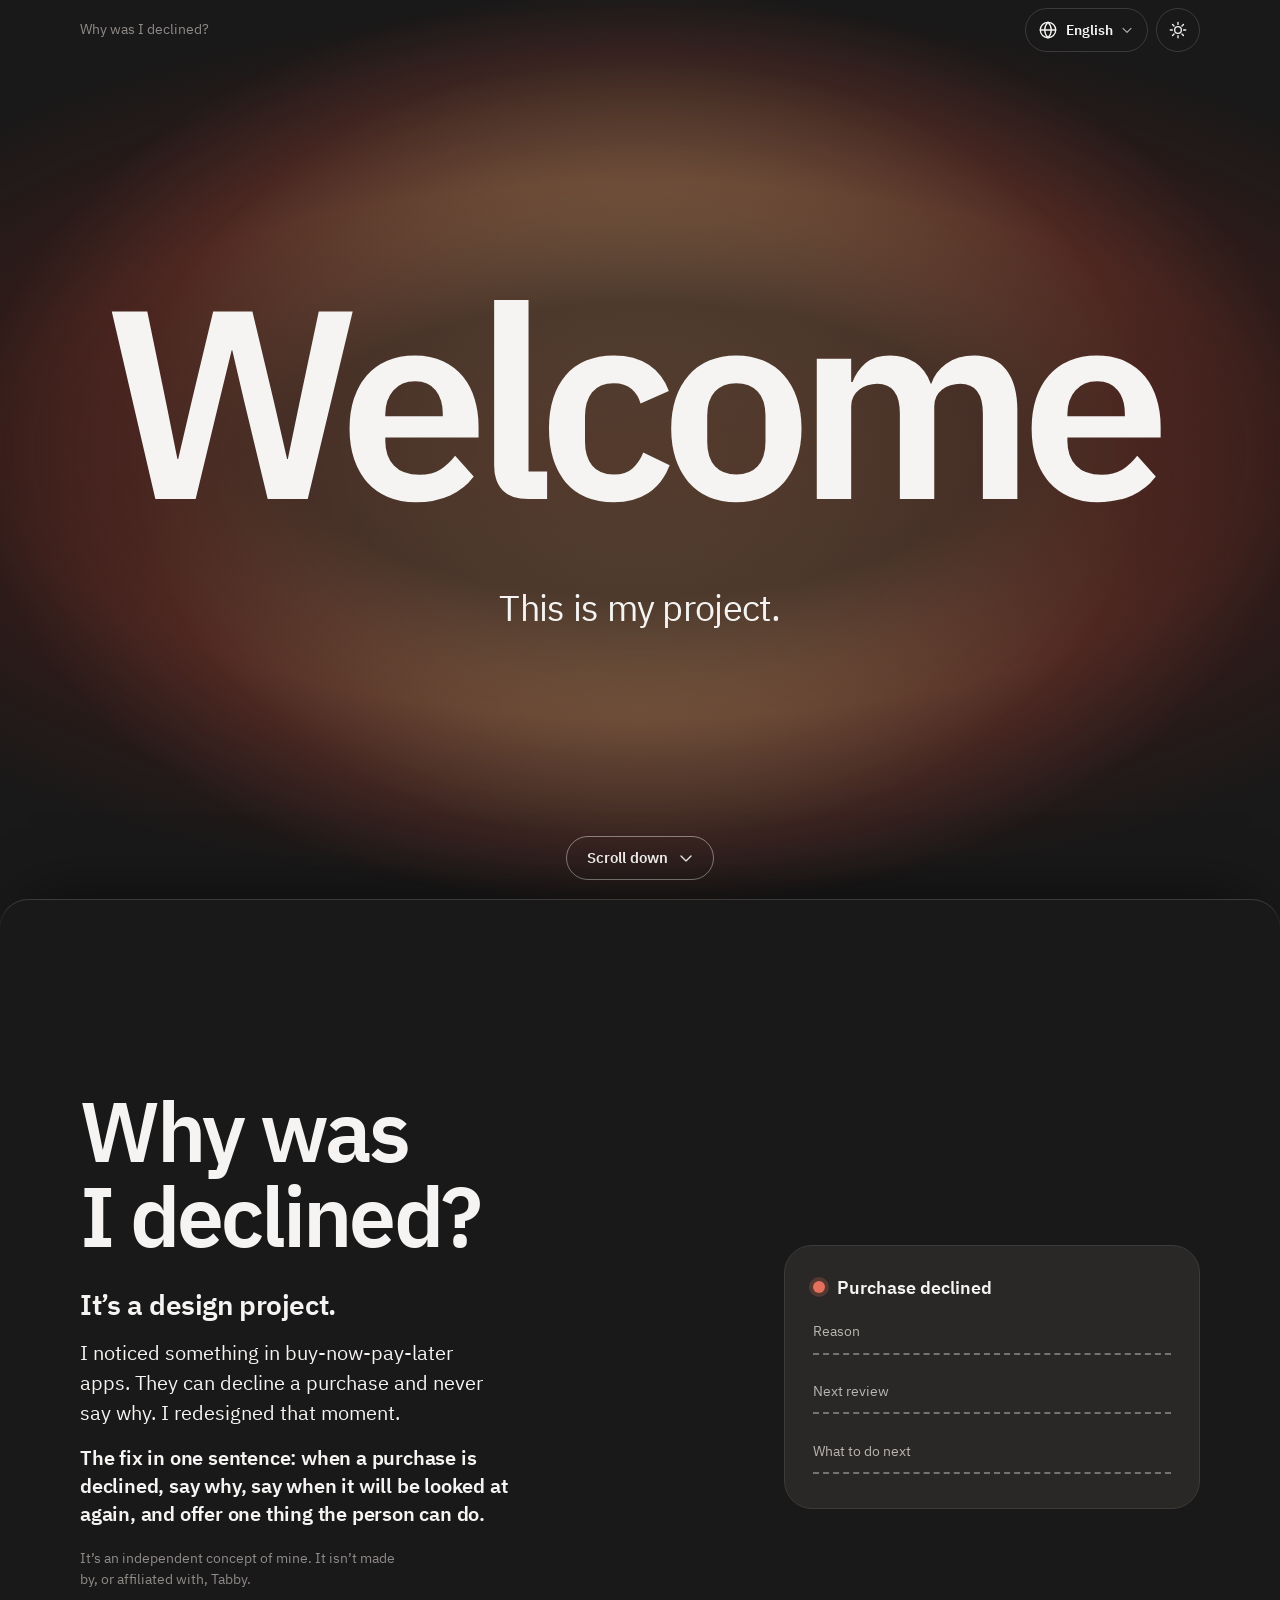
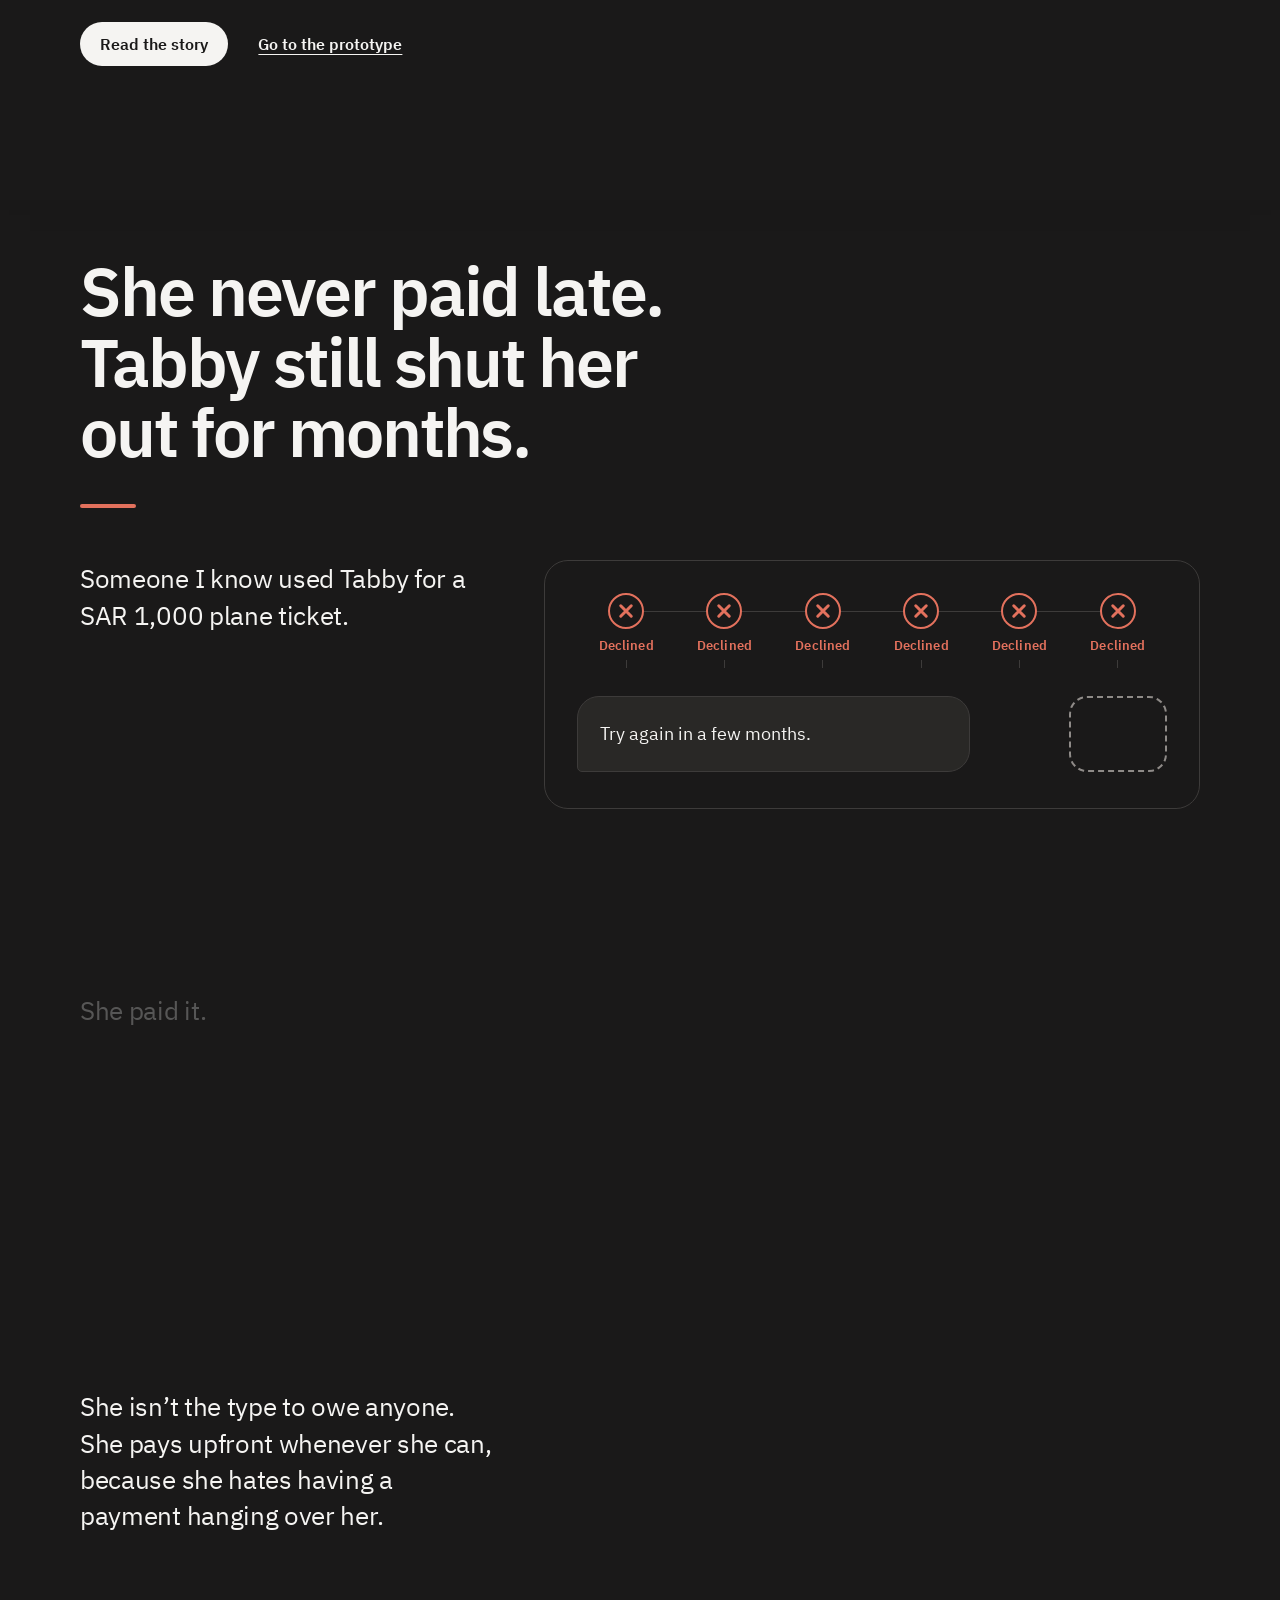
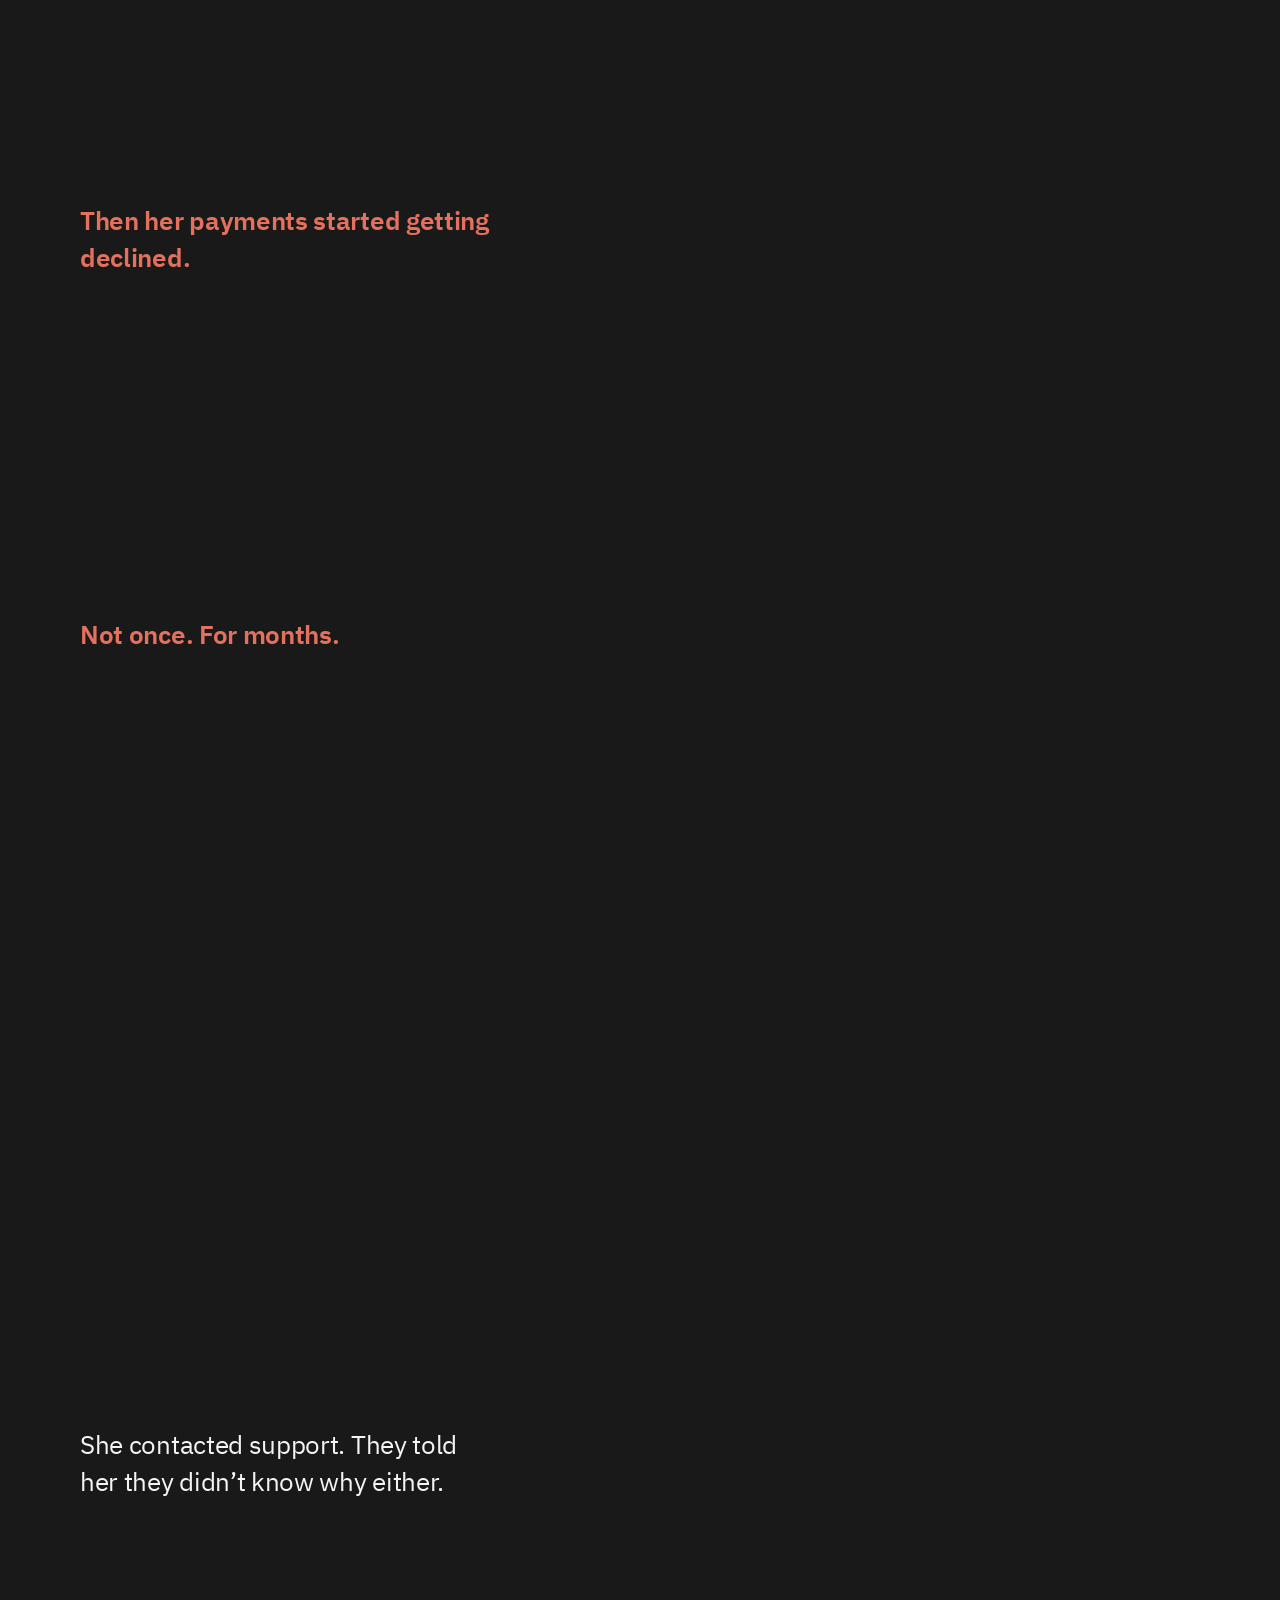
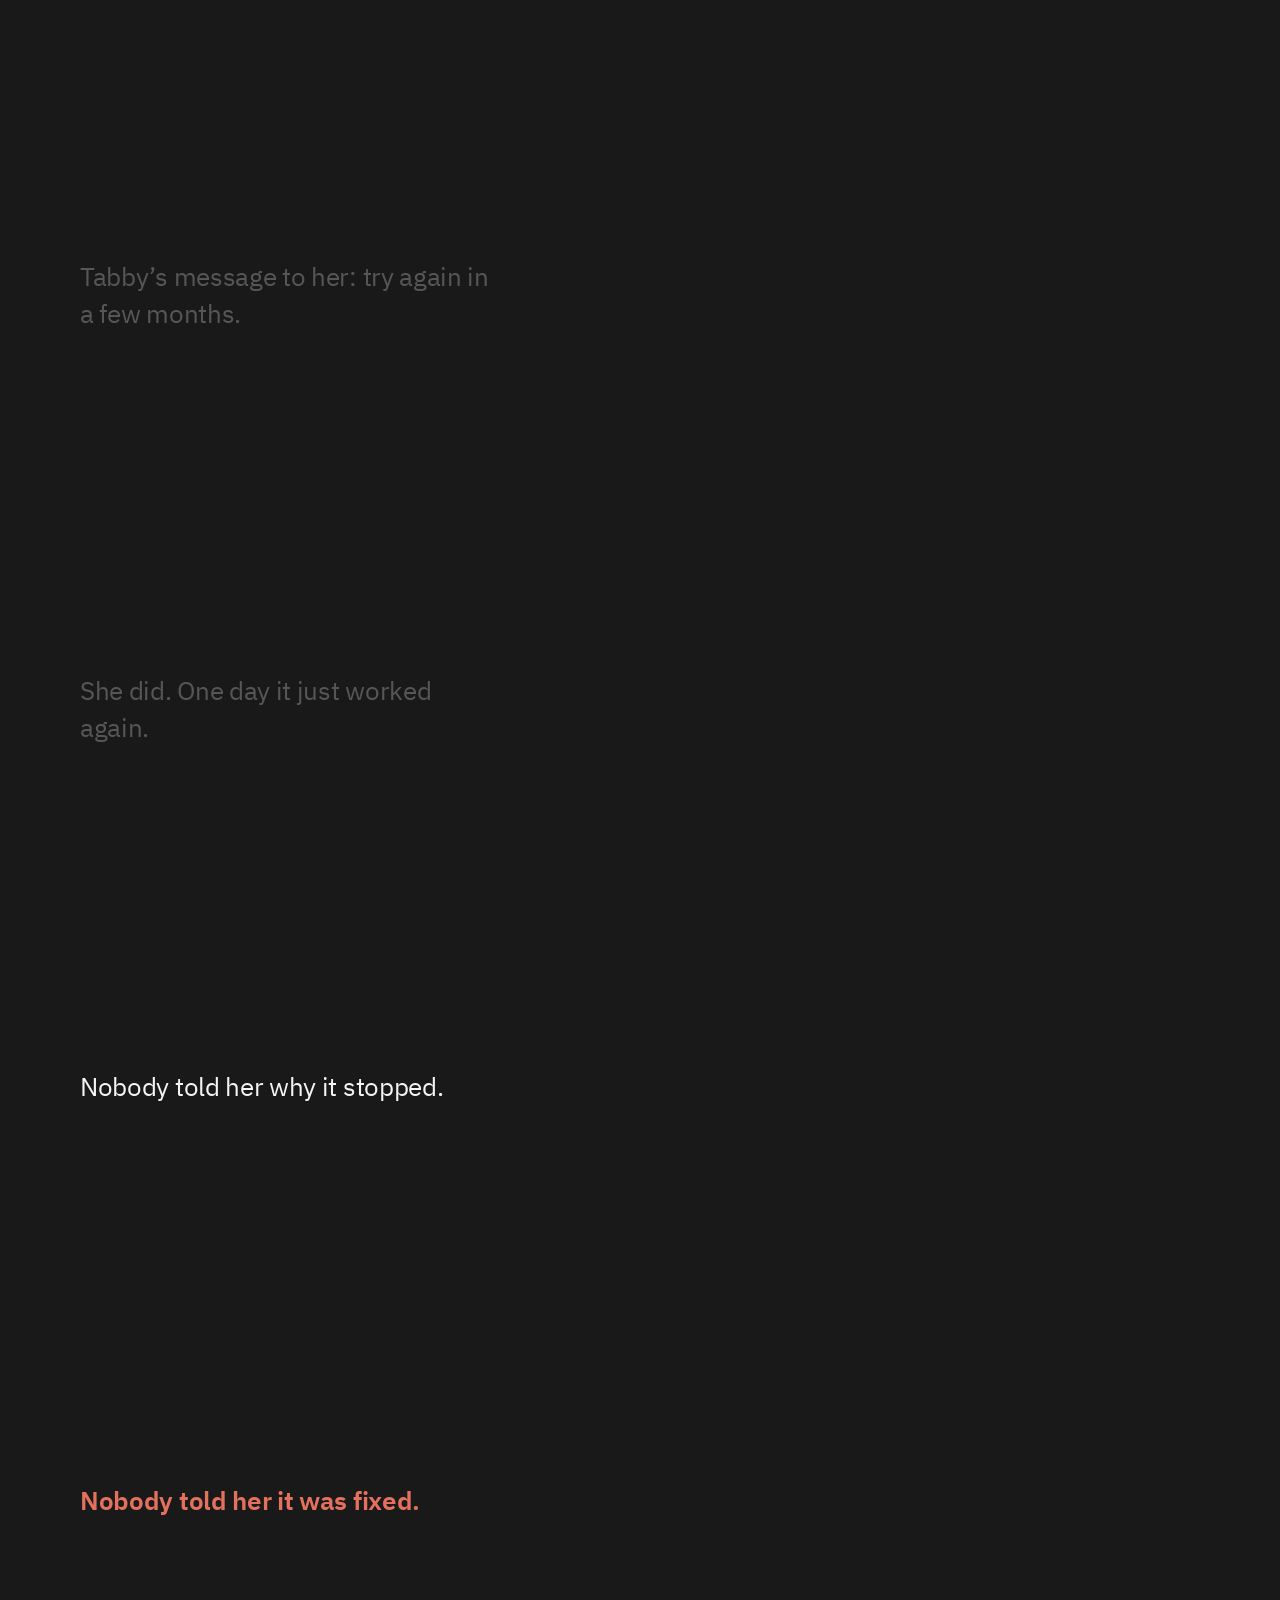
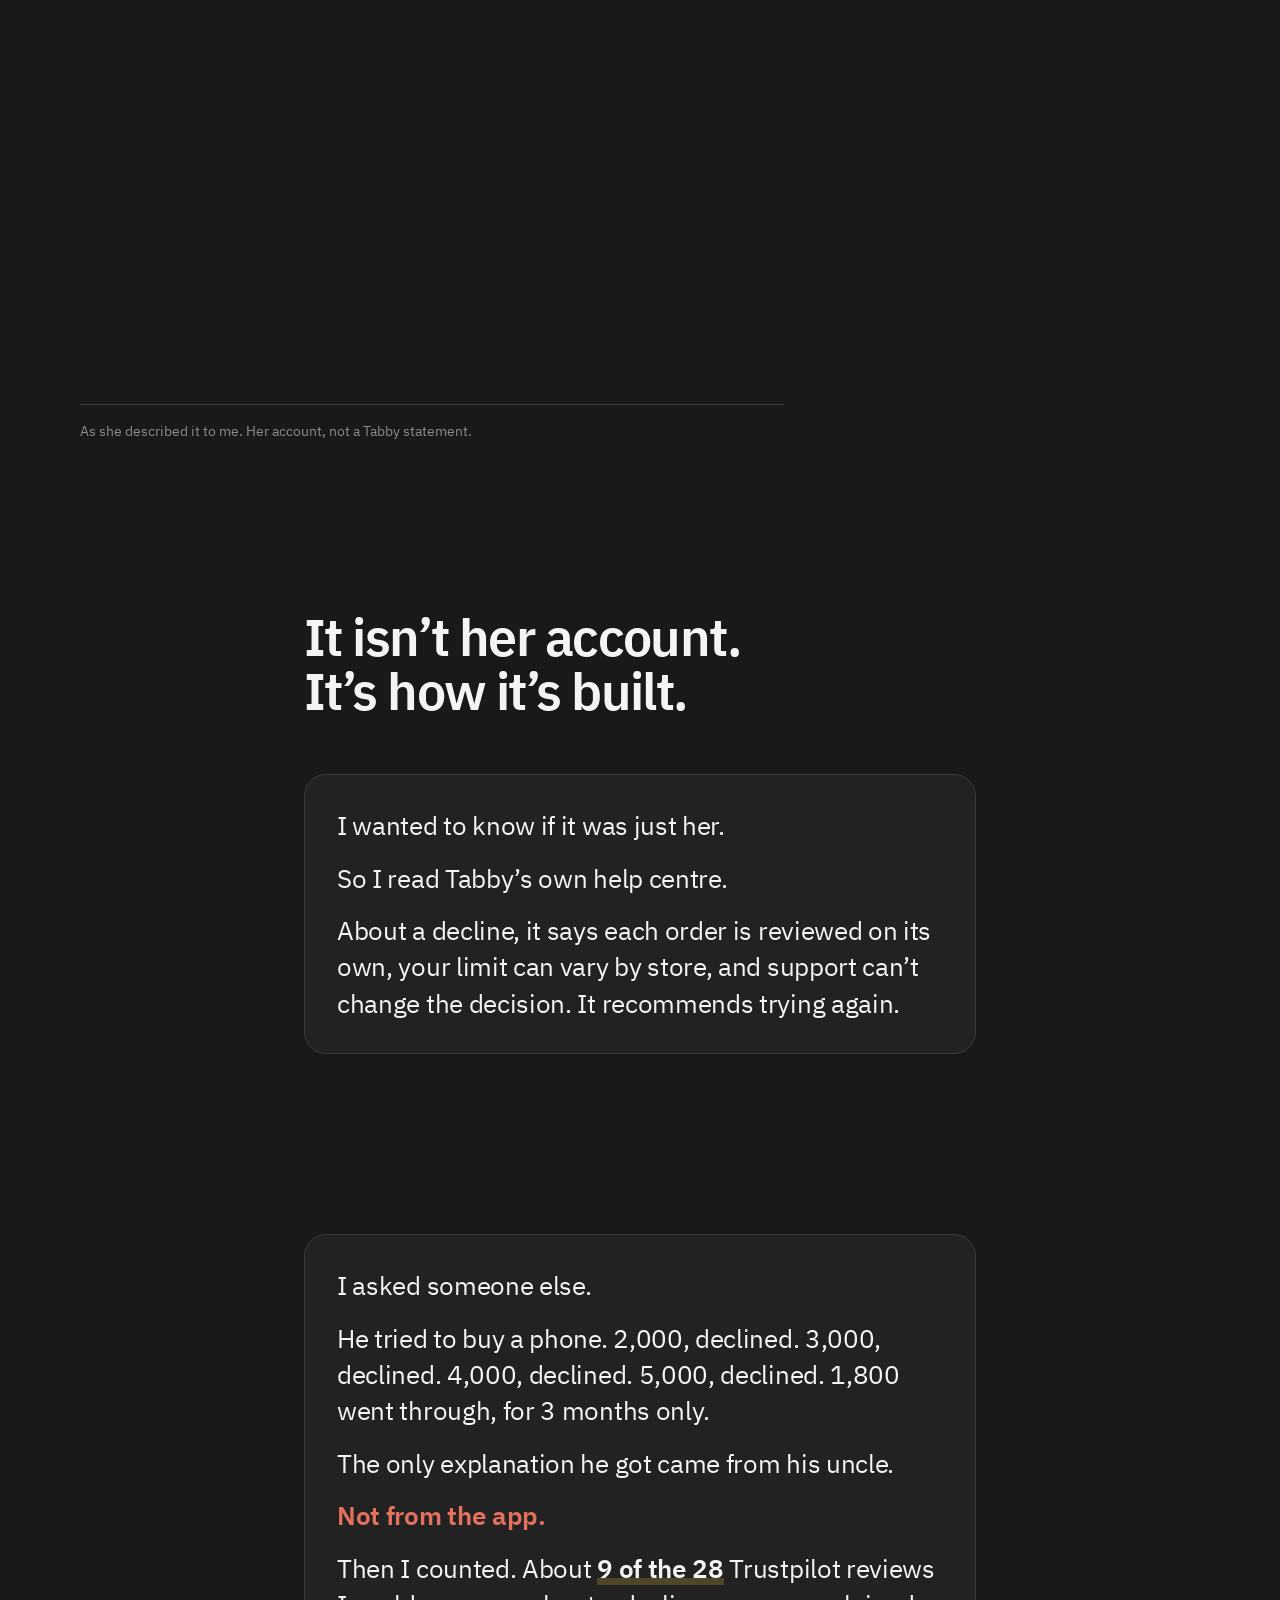
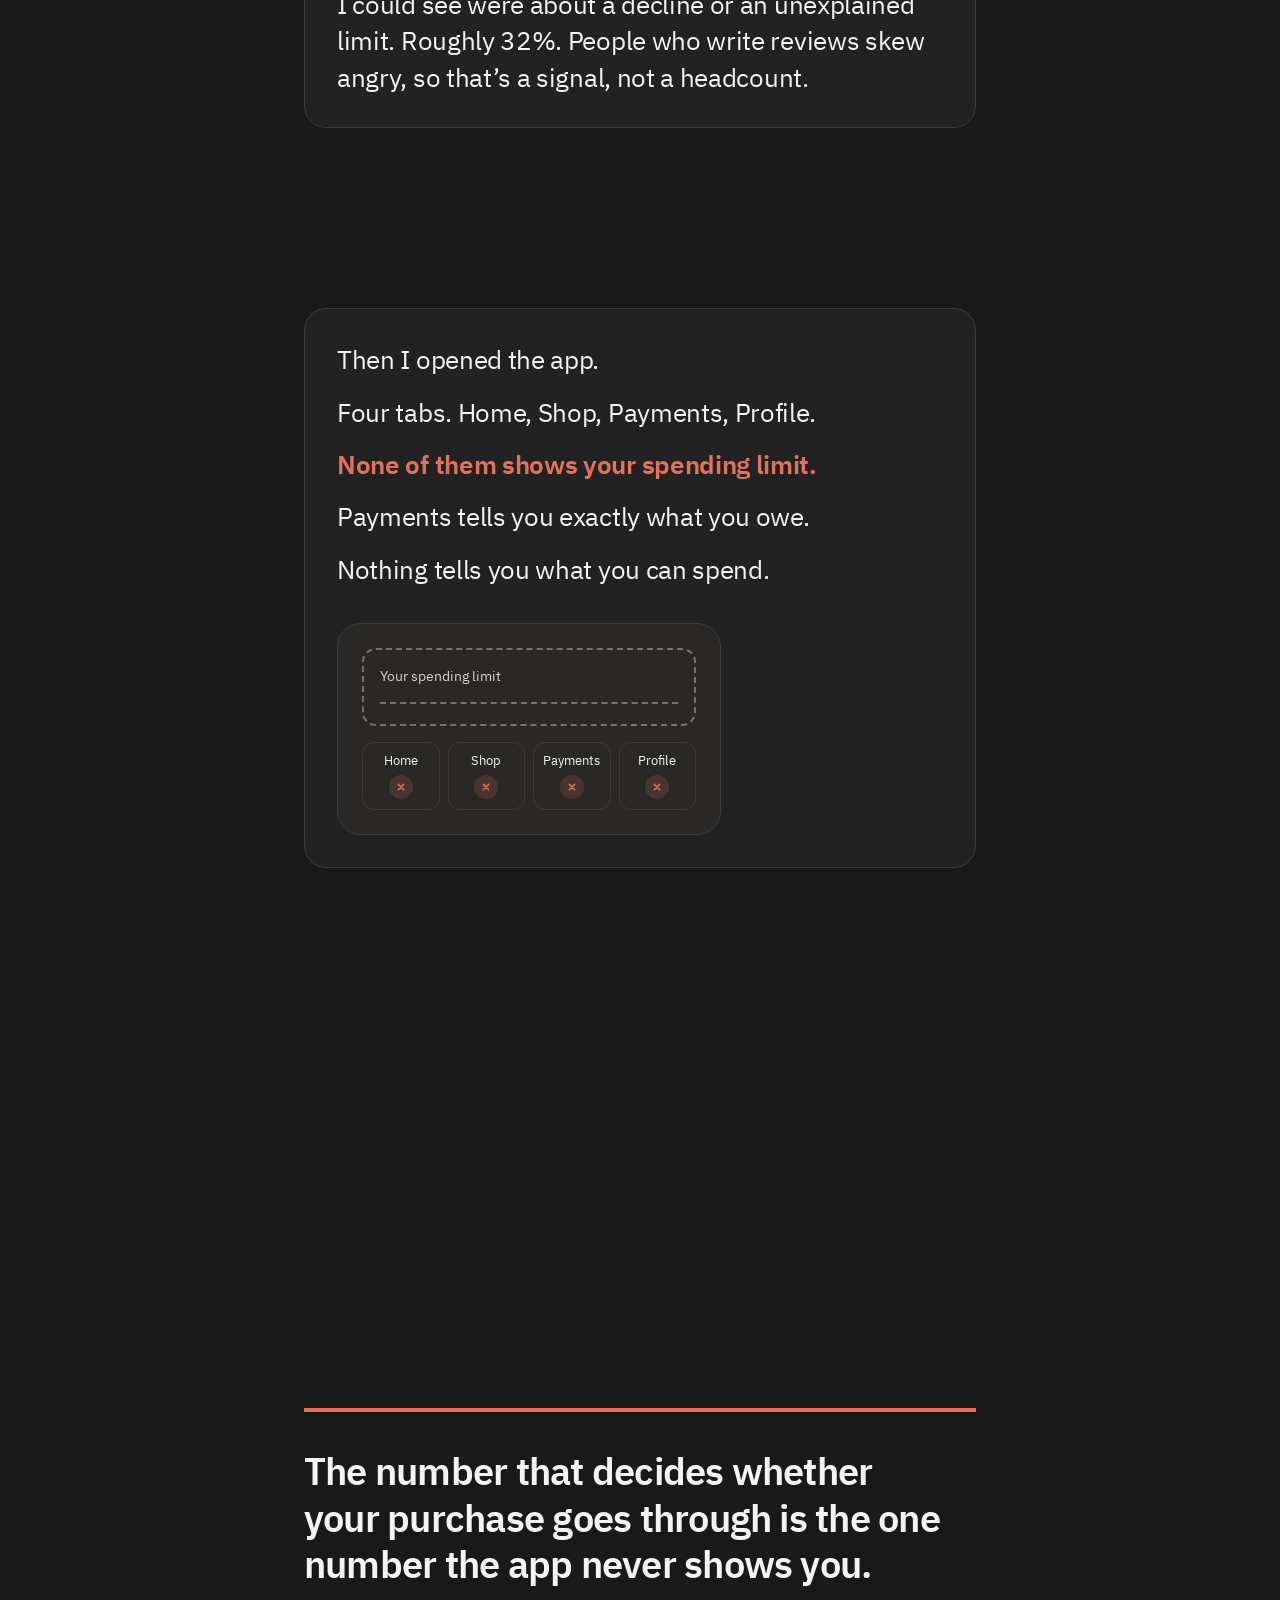
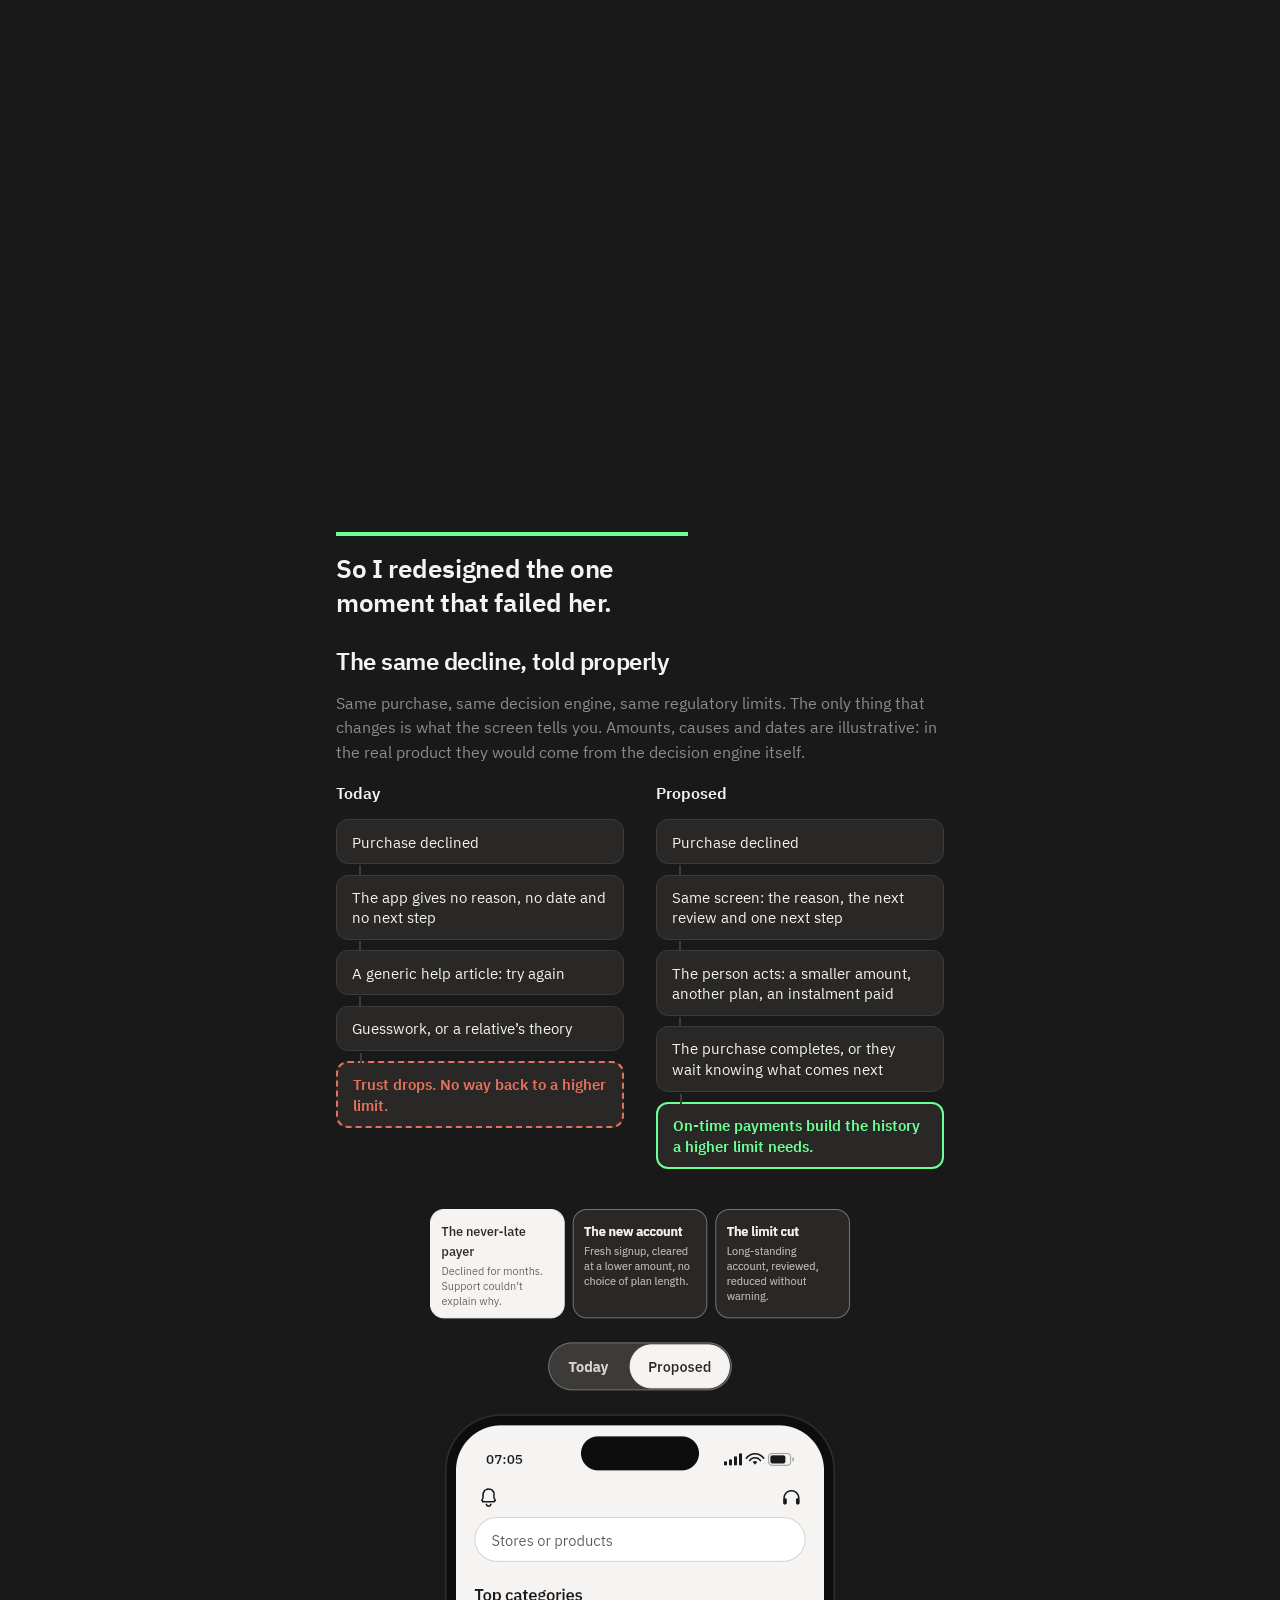
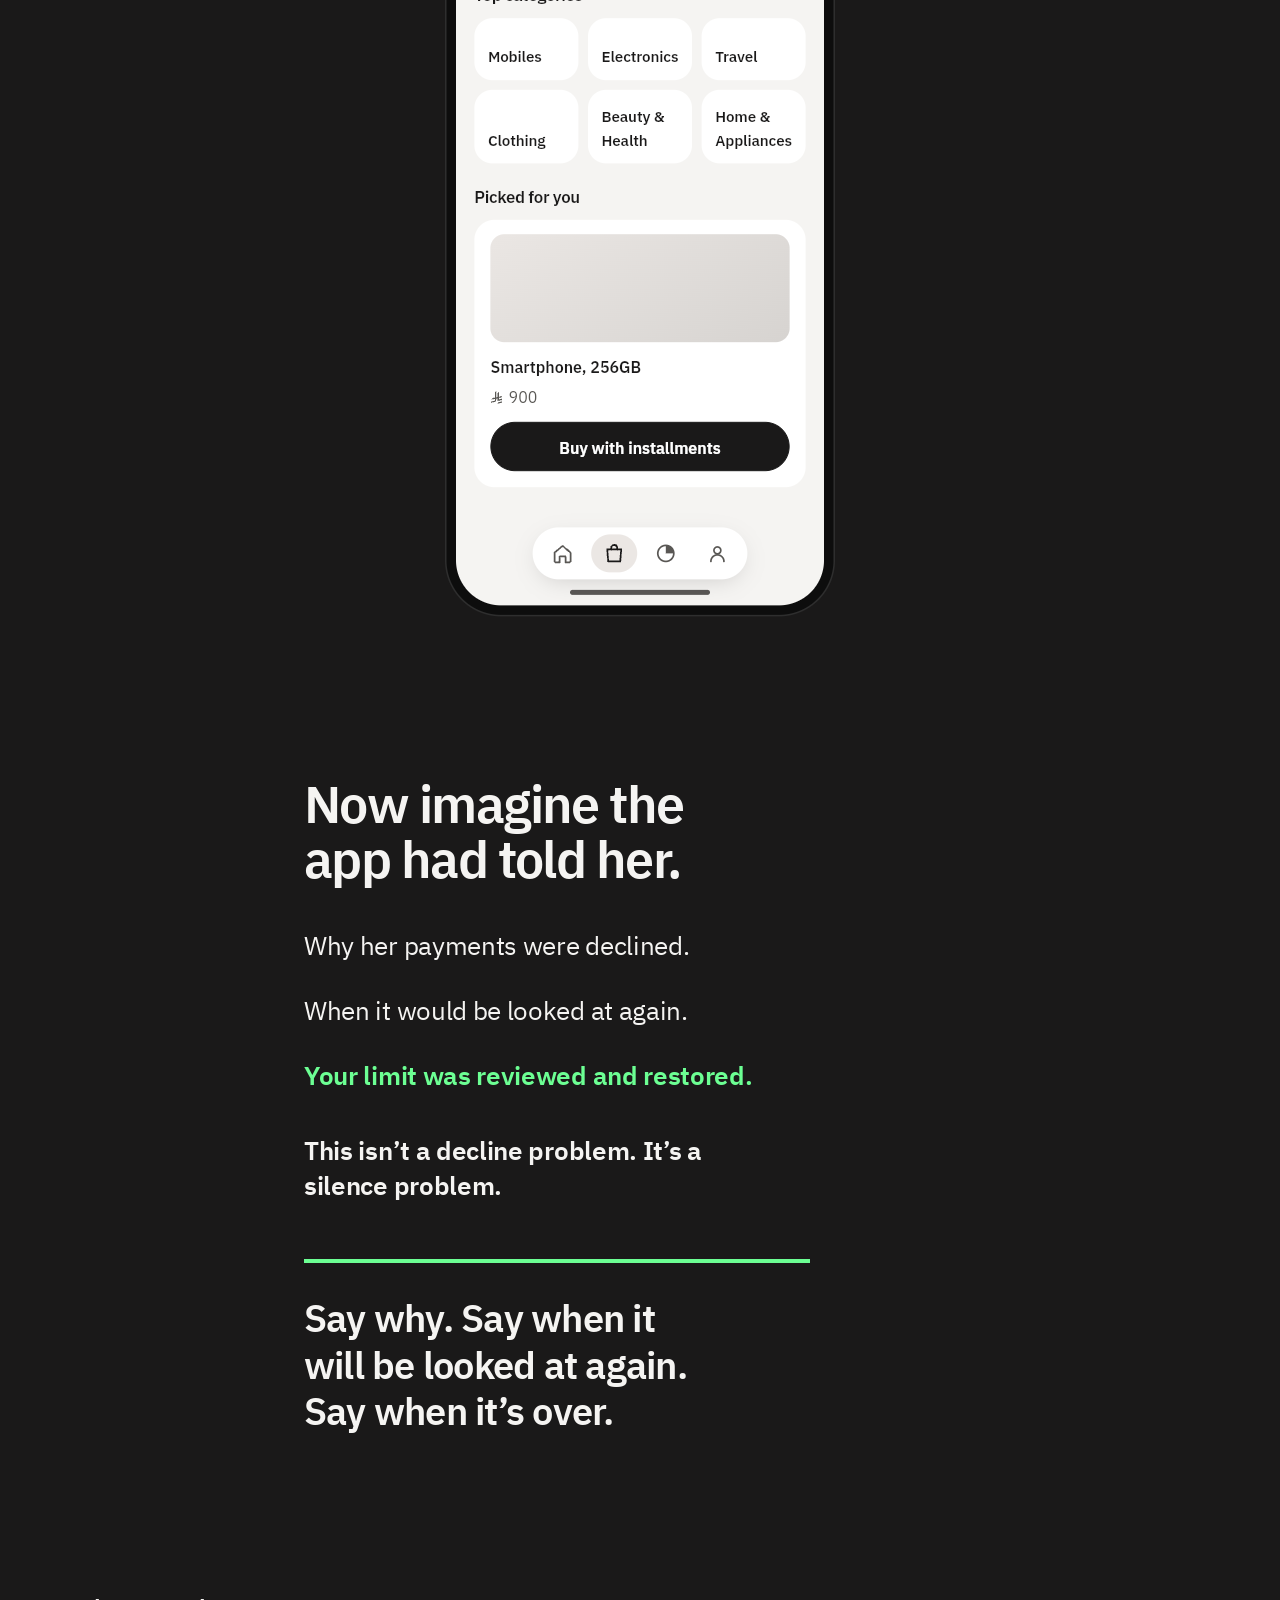
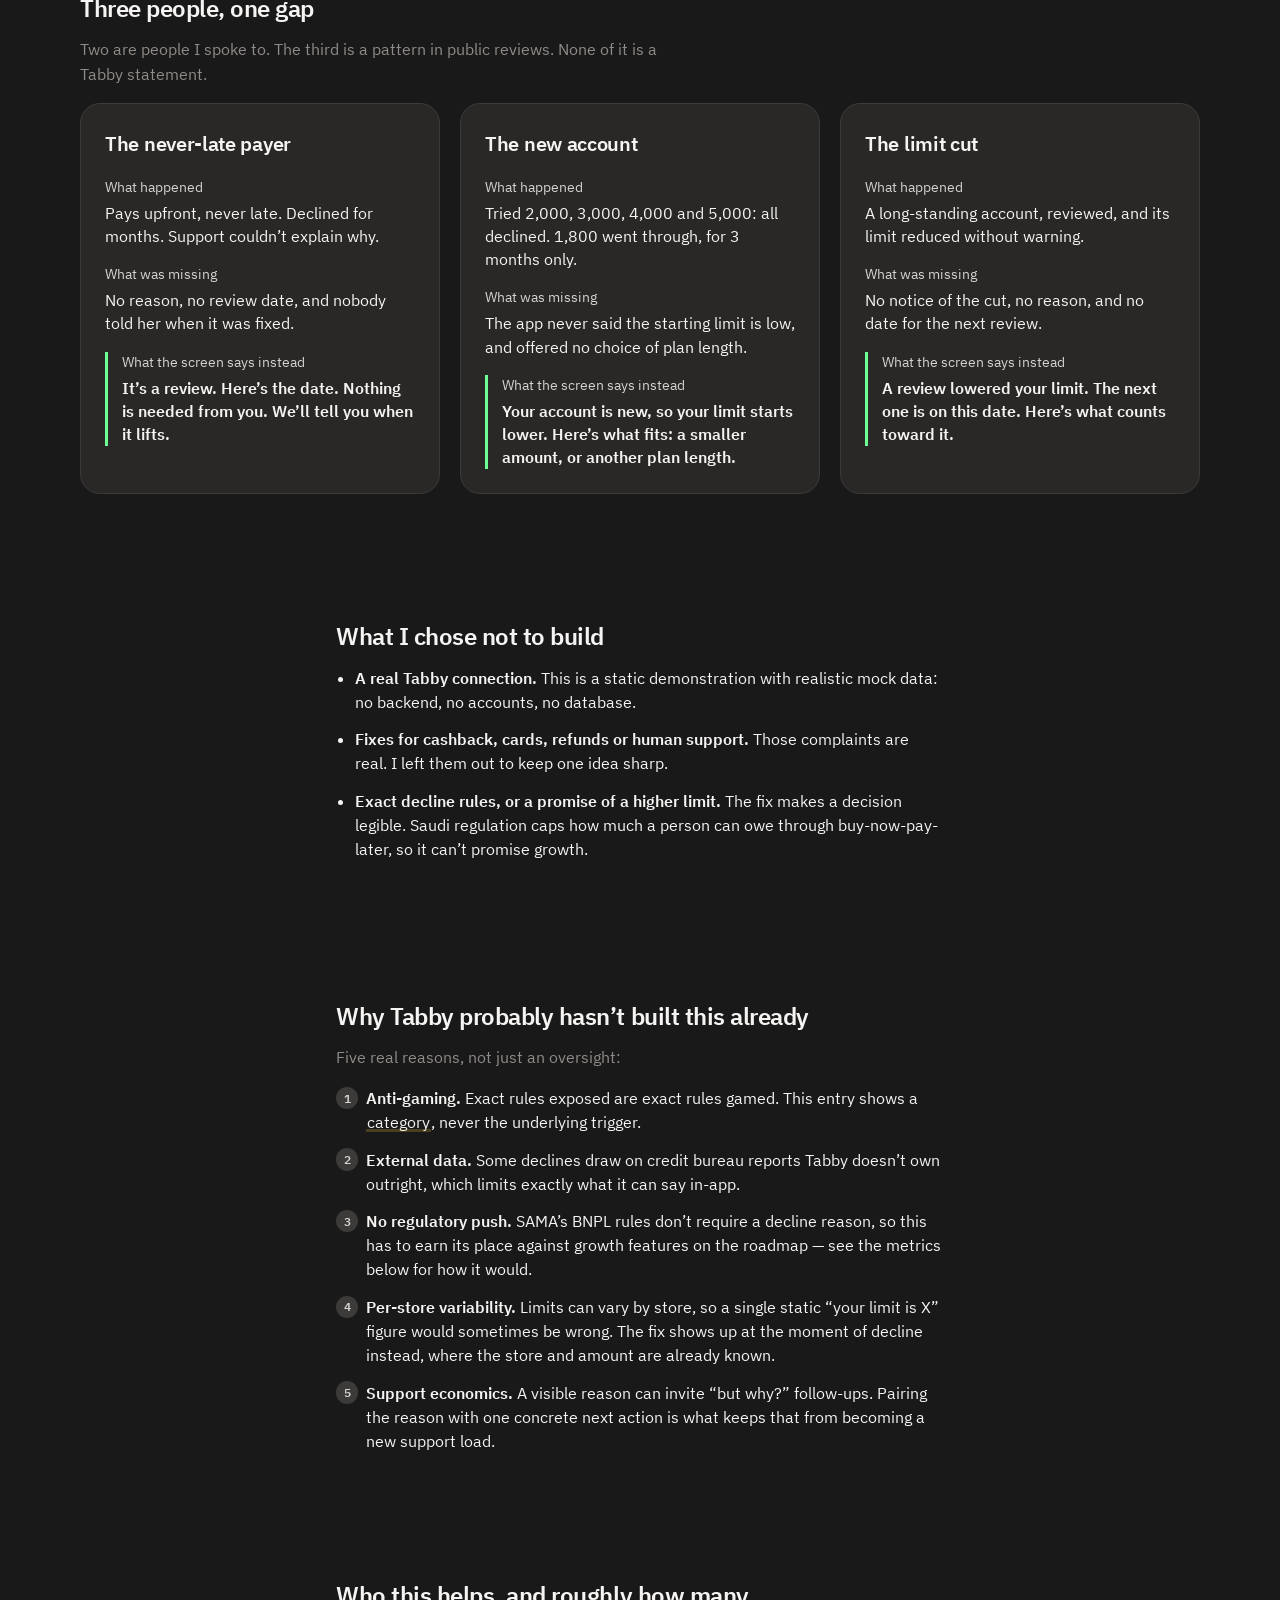
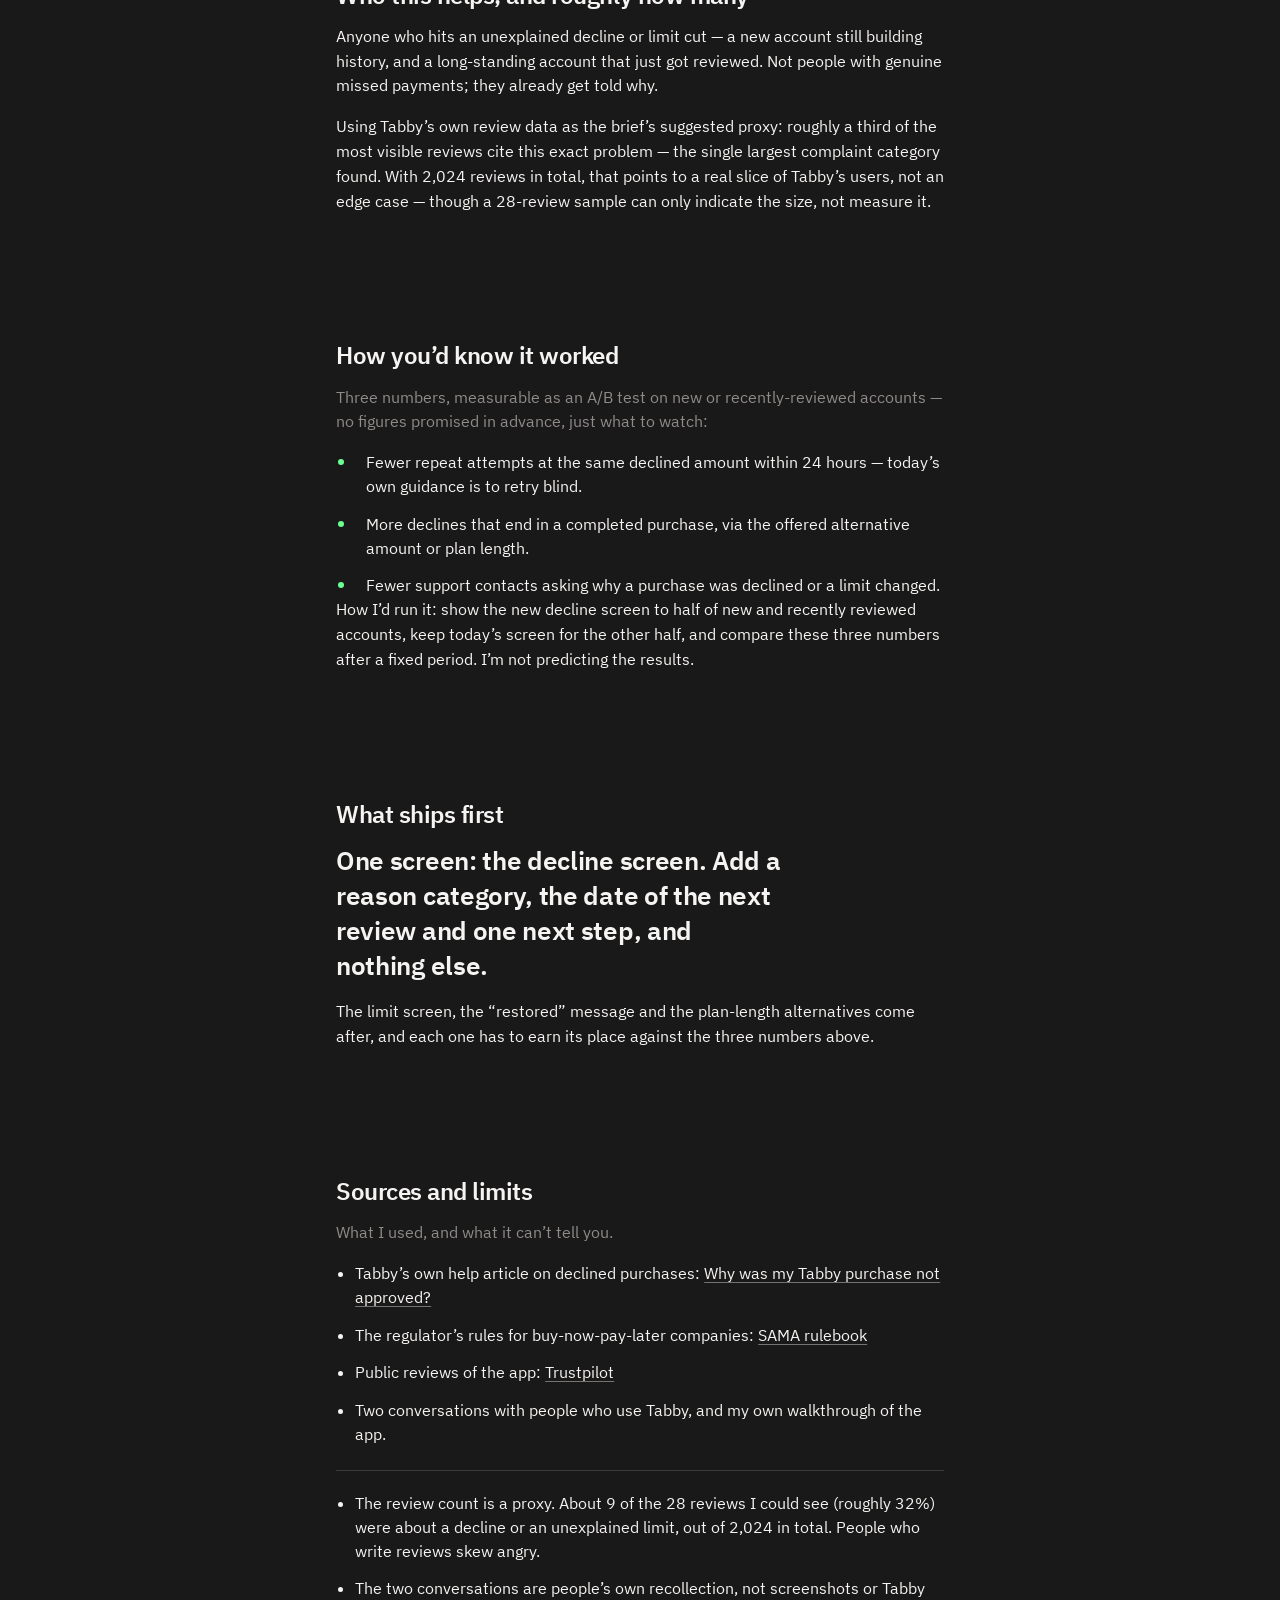
==== index.html @ 3b34bee4 "Why was I declined? A design project" ====
<!doctype html>
<html lang="en" dir="ltr" data-theme="dark">
  <head>
    <meta charset="utf-8" />
    <meta name="viewport" content="width=device-width, initial-scale=1" />
    <title>Why was I declined?</title>
    <meta
      name="description"
      content="An improvement to how a buy-now-pay-later app explains a declined purchase or a changed spending limit."
    />
    <script>
      /* Runs before first paint: theme, language and direction are set here so
         the page never flashes the wrong one. Dark is the default whatever
         the OS says. ?lang=ar|en beats a saved choice; the browser's own
         language is never consulted. Every storage read is guarded: the page
         must work with storage blocked. Mirrored in assets/page.js. */
      (function () {
        var d = document.documentElement, theme = 'dark', lang = 'en', saved = null, asked = null;
        try { var t = localStorage.getItem('ti-theme'); if (t === 'bright' || t === 'dark') theme = t; } catch (e) {}
        try { saved = localStorage.getItem('ti-lang'); } catch (e) {}
        try { asked = new URLSearchParams(location.search).get('lang'); } catch (e) {}
        if (asked === 'ar' || asked === 'en') lang = asked;
        else if (saved === 'ar' || saved === 'en') lang = saved;
        d.setAttribute('data-theme', theme);
        d.setAttribute('lang', lang === 'ar' ? 'ar-SA' : 'en');
        d.setAttribute('dir', lang === 'ar' ? 'rtl' : 'ltr');
        d.classList.add('js');
      })();
    </script>
    <link rel="stylesheet" href="assets/tokens.css" />
    <link rel="stylesheet" href="assets/app.css" />
  </head>
  <body>
    <!-- Every visible sentence on this page lives in assets/strings.js, in
         English and Arabic, and is filled in by assets/page.js. The markup
         here is structure only, so the two languages cannot drift apart.
         Page copy is still a DRAFT, to be rewritten in the entrant's own
         first-person voice before submission. Every claim traces to
         research.md; nothing is invented. -->
    <header class="site-header">
      <div class="hdr__inner">
        <span class="hdr__label" id="hdr-label">Why was I declined?</span>
        <div class="hdr__cluster">
          <div class="hdr__menu">
            <button type="button" id="lang-btn" class="hdr__btn hdr__btn--lang" aria-haspopup="menu" aria-expanded="false" aria-controls="lang-menu" aria-label="Language: English">
              <svg class="hdr__icon" viewBox="0 0 24 24" width="20" height="20" aria-hidden="true" focusable="false"><circle cx="12" cy="12" r="9.25"/><path d="M2.75 12h18.5M12 2.75c2.6 2.5 3.9 5.6 3.9 9.25s-1.3 6.75-3.9 9.25c-2.6-2.5-3.9-5.6-3.9-9.25S9.4 5.25 12 2.75z"/></svg>
              <span class="hdr__lang-name" id="lang-current">English</span>
              <svg class="hdr__icon hdr__chev" viewBox="0 0 24 24" width="16" height="16" aria-hidden="true" focusable="false"><path d="M6 9.5l6 6 6-6"/></svg>
            </button>
            <ul id="lang-menu" class="hdr__popover" role="menu" aria-label="Choose language" hidden>
              <li role="none">
                <button type="button" role="menuitemradio" class="hdr__item" data-lang="en" lang="en" aria-checked="true" tabindex="-1">
                  <span data-i18n="lang.name.en">English</span>
                  <svg class="hdr__icon hdr__check" viewBox="0 0 24 24" width="18" height="18" aria-hidden="true" focusable="false"><path d="M5 12.5l4.5 4.5L19 7.5"/></svg>
                </button>
              </li>
              <li role="none">
                <button type="button" role="menuitemradio" class="hdr__item" data-lang="ar" lang="ar" aria-checked="false" tabindex="-1">
                  <span data-i18n="lang.name.ar">العربية</span>
                  <svg class="hdr__icon hdr__check" viewBox="0 0 24 24" width="18" height="18" aria-hidden="true" focusable="false"><path d="M5 12.5l4.5 4.5L19 7.5"/></svg>
                </button>
              </li>
            </ul>
          </div>
          <button type="button" id="theme-btn" class="hdr__btn hdr__btn--icon" aria-label="Switch to bright mode">
            <svg class="hdr__icon hdr__icon--sun" viewBox="0 0 24 24" width="20" height="20" aria-hidden="true" focusable="false"><circle cx="12" cy="12" r="4"/><path d="M12 2.75v2.5M12 18.75v2.5M2.75 12h2.5M18.75 12h2.5M5.46 5.46l1.77 1.77M16.77 16.77l1.77 1.77M18.54 5.46l-1.77 1.77M7.23 16.77l-1.77 1.77"/></svg>
            <svg class="hdr__icon hdr__icon--moon" viewBox="0 0 24 24" width="20" height="20" aria-hidden="true" focusable="false"><path d="M20.25 14.5A8.5 8.5 0 0 1 9.5 3.75a8.5 8.5 0 1 0 10.75 10.75z"/></svg>
          </button>
        </div>
      </div>
      <!-- Decorative scroll progress: coral fills through the story, green
           fills once the phone is reached. Set by header.js; hidden from
           assistive tech because it repeats what the scrollbar already says. -->
      <div class="hdr__progress" aria-hidden="true">
        <span class="hdr__bar hdr__bar--pressure"></span>
        <span class="hdr__bar hdr__bar--relief"></span>
      </div>
    </header>

    <main id="entry">
      <!-- The opening: two screens. Screen 1 is a full-viewport Welcome over
           slowly moving colour (four layers of the page's own palette; pure
           CSS, transform and opacity only, so it runs without JavaScript and
           stands still under reduced motion). Screen 2 is the design-project
           intro, a sheet that slides up over the pinned Welcome. -->
      <div class="opening">
      <section id="hello" class="hello" aria-labelledby="hello-title">
        <div class="hello__sky" aria-hidden="true">
          <i class="hello__blob hello__blob--coral"></i>
          <i class="hello__blob hello__blob--green"></i>
          <i class="hello__blob hello__blob--bone"></i>
          <i class="hello__blob hello__blob--ember"></i>
        </div>
        <div class="hello__copy">
          <p id="hello-title" class="hello__title"><span class="hello__word" data-i18n="hello.title">Welcome</span></p>
          <p class="hello__lead" data-i18n="hello.lead">This is my project.</p>
        </div>
        <a class="hello__cue" href="#welcome">
          <span class="hello__cue-text" data-i18n="hello.cue">Scroll down</span>
          <svg class="hdr__icon hello__chev" viewBox="0 0 24 24" width="20" height="20" aria-hidden="true" focusable="false"><path d="M6 9.5l6 6 6-6"/></svg>
        </a>
      </section>

      <!-- The intro to the design project: what this is, before the story.
           The card is decorative and hidden from assistive tech: the lead and
           body carry the same point in words. It draws its three empty rows
           when this screen scrolls into view (opening.js sets .is-seen);
           without JavaScript or with reduced motion it simply shows drawn. -->
      <section id="welcome" class="welcome" aria-labelledby="welcome-title">
        <div class="welcome__wrap">
        <div class="welcome__copy">
          <p id="welcome-title" class="welcome__title" data-i18n="page.title">Why was I declined?</p>
          <p class="welcome__lead" data-i18n="welcome.lead">It’s a design project.</p>
          <p class="welcome__body" data-i18n="welcome.body">I noticed something in buy-now-pay-later apps. They can decline a purchase and never say why. I redesigned that moment.</p>
          <p class="welcome__fix" data-i18n="welcome.fix">The fix in one sentence: when a purchase is declined, say why, say when it will be looked at again, and offer one thing the person can do.</p>
          <p class="welcome__note" data-i18n="welcome.note">It’s an independent concept of mine. It isn’t made by, or affiliated with, Tabby.</p>
          <p class="welcome__links">
            <a class="welcome__go" href="#pain" data-i18n="welcome.start">Read the story</a>
            <a class="welcome__skip" href="#prototype" data-i18n="welcome.skip">Go to the prototype</a>
          </p>
        </div>
        <div class="wcard" aria-hidden="true">
          <div class="wcard__head"><span class="wcard__dot"></span><span class="wcard__status" data-i18n="welcome.card.status">Purchase declined</span></div>
          <div class="wcard__row"><span class="wcard__label" data-i18n="welcome.card.reason">Reason</span><span class="wcard__empty"></span></div>
          <div class="wcard__row"><span class="wcard__label" data-i18n="welcome.card.review">Next review</span><span class="wcard__empty"></span></div>
          <div class="wcard__row"><span class="wcard__label" data-i18n="welcome.card.next">What to do next</span><span class="wcard__empty"></span></div>
        </div>
        </div>
      </section>
      </div>

      <!-- Sections 1 and 2. The English is static HTML so the story reads with
           JavaScript off; page.js re-fills the same nodes from strings.js, and
           scripts/check.mjs fails the build if the two ever differ.
           Arabic for these two sections is not written yet: those keys are
           listed in scripts/smoke.js (ARABIC_TODO) and fall back to English,
           marked lang="en". -->
      <section id="pain" class="section story story--pain" aria-labelledby="pain-title" data-chapter="hook">
        <h1 id="pain-title" data-i18n="s1.h1">She never paid late. Tabby still shut her out for months.</h1>
        <span class="story__rule" aria-hidden="true"></span>
        <div class="scene">
        <div class="story__lines">
          <p class="story__beat" data-i18n="s1.l1" data-chapter="opening">Someone I know used Tabby for a SAR 1,000 plane ticket.</p>
          <p class="story__beat" data-i18n="s1.l2">She paid it.</p>
          <p class="story__beat" data-i18n="s1.l3">She isn’t the type to owe anyone. She pays upfront whenever she can, because she hates having a payment hanging over her.</p>
          <p class="story__beat story__pressure" data-i18n="s1.l4" data-chapter="rising">Then her payments started getting declined.</p>
          <p class="story__beat story__pressure" data-tall data-i18n="s1.l5">Not once. For months.</p>
          <p class="story__beat" data-i18n="s1.l6">She contacted support. They told her they didn’t know why either.</p>
          <p class="story__beat" data-i18n="s1.l7">Tabby’s message to her: try again in a few months.</p>
          <p class="story__beat" data-i18n="s1.l8">She did. One day it just worked again.</p>
          <p class="story__beat" data-i18n="s1.l9">Nobody told her why it stopped.</p>
          <p class="story__beat story__pressure" data-i18n="s1.l10">Nobody told her it was fixed.</p>
        </div>
        <div class="scene__viz" aria-hidden="true">
          <!-- Decorative, so it is hidden from assistive tech: the beats say all of it.
               A strip of unlabelled months (no dates), six coral markers that land as you
               scroll, a bubble that arrives empty and then fills, one marker that turns
               neutral, and a notification slot that stays EMPTY on purpose. Without
               JavaScript or with reduced motion this shows in its final state. -->
          <ol class="scene__months">
                <li class="month"><span class="marker" data-at="4.1"><span class="marker__dot"><svg class="marker__x" viewBox="0 0 24 24" width="24" height="24" focusable="false"><path d="M8.5 8.5l7 7M15.5 8.5l-7 7"/></svg></span><span class="marker__label" data-i18n="s1.viz.declined">Declined</span></span></li>
                <li class="month"><span class="marker" data-at="5.05"><span class="marker__dot"><svg class="marker__x" viewBox="0 0 24 24" width="24" height="24" focusable="false"><path d="M8.5 8.5l7 7M15.5 8.5l-7 7"/></svg></span><span class="marker__label" data-i18n="s1.viz.declined">Declined</span></span></li>
                <li class="month"><span class="marker" data-at="5.3"><span class="marker__dot"><svg class="marker__x" viewBox="0 0 24 24" width="24" height="24" focusable="false"><path d="M8.5 8.5l7 7M15.5 8.5l-7 7"/></svg></span><span class="marker__label" data-i18n="s1.viz.declined">Declined</span></span></li>
                <li class="month"><span class="marker" data-at="5.55"><span class="marker__dot"><svg class="marker__x" viewBox="0 0 24 24" width="24" height="24" focusable="false"><path d="M8.5 8.5l7 7M15.5 8.5l-7 7"/></svg></span><span class="marker__label" data-i18n="s1.viz.declined">Declined</span></span></li>
                <li class="month"><span class="marker" data-at="5.8"><span class="marker__dot"><svg class="marker__x" viewBox="0 0 24 24" width="24" height="24" focusable="false"><path d="M8.5 8.5l7 7M15.5 8.5l-7 7"/></svg></span><span class="marker__label" data-i18n="s1.viz.declined">Declined</span></span></li>
                <li class="month"><span class="marker is-neutral" data-at="6.1" data-neutral="8.1"><span class="marker__dot"><svg class="marker__x" viewBox="0 0 24 24" width="24" height="24" focusable="false"><path d="M8.5 8.5l7 7M15.5 8.5l-7 7"/></svg><svg class="marker__ok" viewBox="0 0 24 24" width="24" height="24" focusable="false"><path d="M7.5 12.5l3 3 6-6.5"/></svg></span><span class="marker__label" data-i18n="s1.viz.declined">Declined</span></span></li>
          </ol>
          <div class="scene__notes">
            <div class="scene__bubble" data-at="7.05"><span class="scene__bubble-text" data-i18n="s1.viz.bubble">Try again in a few months.</span></div>
            <div class="scene__slot" data-at="9.05"></div>
          </div>
        </div>
        </div>
        <p class="story__small" data-i18n="s1.small">As she described it to me. Her account, not a Tabby statement.</p>
      </section>

      <section id="agitate" class="section story story--agitate" aria-labelledby="agitate-title" data-chapter="rising">
        <span class="story__tension" aria-hidden="true"></span>
        <h2 id="agitate-title" class="story__h2" data-i18n="s2.h2">It isn’t her account. It’s how it’s built.</h2>
        <div class="story__acts">
          <span class="story__frame" aria-hidden="true"></span>
        <div class="story__act" data-act="1">
          <p class="story__beat" data-i18n="s2.a1">I wanted to know if it was just her.</p>
          <p class="story__beat" data-i18n="s2.a2">So I read Tabby’s own help centre.</p>
          <!-- VERIFY: RESOLVED 2026-09-25 (checked on tabby.ai/en-SA). The "make more
               transactions" line and the "regardless of whether or not you are overdue" line
               both come from articles filed under Tabby Card, a UAE-only add-on, so they stay
               OUT of the page. The line below paraphrases the general decline article
               (help-declined-purchases/why-was-my-tabby-purchase-not-approved), which is
               verified on the Saudi path. Do not restore the Card lines without attributing
               them to the Card help pages. -->
          <!-- VERIFY: the loop beat (declined, can't buy, limit can't rise) depended on the
               Card article, so it is not drawn in increment 2. -->
          <p class="story__beat" data-i18n="s2.a3">About a decline, it says each order is reviewed on its own, your limit can vary by store, and support can’t change the decision. It recommends trying again.</p>
        </div>
        <!-- The evidence widens first (help centre, a second person, the review
             count), and only then does the app itself turn out to hide the
             number: that discovery is the climax, so it comes last. -->
        <div class="story__act" data-act="2">
          <p class="story__beat" data-i18n="s2.a9">I asked someone else.</p>
          <p class="story__beat" data-i18n="s2.a10">He tried to buy a phone. 2,000, declined. 3,000, declined. 4,000, declined. 5,000, declined. 1,800 went through, for 3 months only.</p>
          <p class="story__beat" data-i18n="s2.a11">The only explanation he got came from his uncle.</p>
          <p class="story__beat story__pressure" data-i18n="s2.a12">Not from the app.</p>
          <p class="story__beat" data-i18n="s2.a13Html">Then I counted. About <strong>9 of the 28</strong> Trustpilot reviews I could see were about a decline or an unexplained limit. Roughly 32%. People who write reviews skew angry, so that’s a signal, not a headcount.</p>
        </div>
        <div class="story__act" data-act="3">
          <p class="story__beat" data-i18n="s2.a4" data-chapter="climax">Then I opened the app.</p>
          <p class="story__beat" data-i18n="s2.a5">Four tabs. Home, Shop, Payments, Profile.</p>
          <p class="story__beat story__pressure" data-i18n="s2.a6">None of them shows your spending limit.</p>
          <p class="story__beat" data-i18n="s2.a7">Payments tells you exactly what you owe.</p>
          <p class="story__beat" data-i18n="s2.a8">Nothing tells you what you can spend.</p>
          <!-- The climax, drawn: each of the four tabs is checked and none holds the limit;
               the slot for it stays empty on purpose. Decorative, so hidden from assistive
               tech: the beats above say all of it. Shows its final state without JavaScript
               or with reduced motion. -->
          <div class="climax" aria-hidden="true">
            <div class="climax__slot"><span class="climax__slot-label" data-i18n="profile.limit">Your spending limit</span><span class="climax__slot-empty"></span></div>
          <ol class="climax__tabs">
            <li class="climax__tab" style="--i:0"><span class="climax__tab-name" data-i18n="nav.home">Home</span><span class="climax__x"><svg class="climax__xmark" viewBox="0 0 24 24" width="18" height="18" focusable="false"><path d="M8.5 8.5l7 7M15.5 8.5l-7 7"/></svg></span></li>
            <li class="climax__tab" style="--i:1"><span class="climax__tab-name" data-i18n="nav.shop">Shop</span><span class="climax__x"><svg class="climax__xmark" viewBox="0 0 24 24" width="18" height="18" focusable="false"><path d="M8.5 8.5l7 7M15.5 8.5l-7 7"/></svg></span></li>
            <li class="climax__tab" style="--i:2"><span class="climax__tab-name" data-i18n="nav.payments">Payments</span><span class="climax__x"><svg class="climax__xmark" viewBox="0 0 24 24" width="18" height="18" focusable="false"><path d="M8.5 8.5l7 7M15.5 8.5l-7 7"/></svg></span></li>
            <li class="climax__tab" style="--i:3"><span class="climax__tab-name" data-i18n="nav.profile">Profile</span><span class="climax__x"><svg class="climax__xmark" viewBox="0 0 24 24" width="18" height="18" focusable="false"><path d="M8.5 8.5l7 7M15.5 8.5l-7 7"/></svg></span></li>
          </ol>
          </div>
        </div>
        </div>
        <div class="story__end">
          <p class="story__closing" data-i18n="s2.closing">The number that decides whether your purchase goes through is the one number the app never shows you.</p>
        </div>
      </section>

      <section id="prototype" class="section" aria-labelledby="prototype-title" data-chapter="falling">
        <p class="story__bridge" data-i18n="s3.bridge">So I redesigned the one moment that failed her.</p>
        <h2 id="prototype-title" data-i18n="page.protoH2"></h2>
        <p class="section-lede" data-i18n="page.protoLede"></p>
        <div class="stream" data-seen>
          <div class="stream__col">
            <h3 class="stream__h" data-i18n="stream.today">Today</h3>
          <ol class="stream__row stream__row--today">
            <li class="stream__step" style="--i:0" data-i18n="stream.declined">Purchase declined</li>
            <li class="stream__step" style="--i:1" data-i18n="stream.t2">The app gives no reason, no date and no next step</li>
            <li class="stream__step" style="--i:2" data-i18n="stream.t3">A generic help article: try again</li>
            <li class="stream__step" style="--i:3" data-i18n="stream.t4">Guesswork, or a relative’s theory</li>
            <li class="stream__step stream__end" style="--i:4" data-i18n="stream.tEnd">Trust drops. No way back to a higher limit.</li>
          </ol>
          </div>
          <div class="stream__col">
            <h3 class="stream__h" data-i18n="stream.proposed">Proposed</h3>
          <ol class="stream__row stream__row--proposed">
            <li class="stream__step" style="--i:0" data-i18n="stream.declined">Purchase declined</li>
            <li class="stream__step" style="--i:1" data-i18n="stream.p2">Same screen: the reason, the next review and one next step</li>
            <li class="stream__step" style="--i:2" data-i18n="stream.p3">The person acts: a smaller amount, another plan, an instalment paid</li>
            <li class="stream__step" style="--i:3" data-i18n="stream.p4">The purchase completes, or they wait knowing what comes next</li>
            <li class="stream__step stream__end" style="--i:4" data-i18n="stream.pEnd">On-time payments build the history a higher limit needs.</li>
          </ol>
          </div>
        </div>
        <noscript>
          <p class="noscript">The interactive prototype needs JavaScript to run. The written story above and the sections below do not.</p>
        </noscript>
        <!-- The stage keeps one box for the phone. The HTML phone (prototype.js)
             fills it and is the whole entry on its own; assets/phone.js may lay
             the Flutter build of the same phone over the same box (#phone-host)
             once that has painted, and only if the HTML phone is untouched. -->
        <div id="prototype-stage" data-engine="html" data-phone-status="idle">
          <div id="prototype-root" data-state="empty"></div>
          <div id="phone-host" inert aria-hidden="true"></div>
        </div>
      </section>

      <!-- The ending: her story finished the way it should have been told, then
           the one-sentence fix. The depth (trade-offs, who it helps, how you
           would know) sits below, after the phone, so the story still lands
           inside the first minute. -->
      <section id="ending" class="section ending" aria-labelledby="ending-title" data-chapter="conclusion">
        <h2 id="ending-title" class="ending__h2" data-i18n="end.h2">Now imagine the app had told her.</h2>
        <p class="ending__beat" data-i18n="end.l1">Why her payments were declined.</p>
        <p class="ending__beat" data-i18n="end.l2">When it would be looked at again.</p>
        <p class="ending__beat ending__relief" data-i18n="end.l3">Your limit was reviewed and restored.</p>
        <p class="ending__name" data-i18n="end.name">This isn’t a decline problem. It’s a silence problem.</p>
        <p class="ending__fix" data-i18n="end.fix">Say why. Say when it will be looked at again. Say when it’s over.</p>
      </section>

      <section id="cases" class="section cases" aria-labelledby="cases-title">
        <h2 id="cases-title" data-i18n="cases.h2">Three people, one gap</h2>
        <p class="section-lede" data-i18n="cases.lede">Two are people I spoke to. The third is a pattern in public reviews. None of it is a Tabby statement.</p>
        <div class="cases__grid">
          <article class="case">
            <h3 class="case__title" data-i18n="cases.c1.title">The never-late payer</h3>
            <dl class="case__list">
              <div><dt data-i18n="cases.fact">What happened</dt><dd data-i18n="cases.c1.fact">Pays upfront, never late. Declined for months. Support couldn’t explain why.</dd></div>
              <div><dt data-i18n="cases.gap">What was missing</dt><dd data-i18n="cases.c1.gap">No reason, no review date, and nobody told her when it was fixed.</dd></div>
              <div class="case__fix"><dt data-i18n="cases.fix">What the screen says instead</dt><dd data-i18n="cases.c1.fix">It’s a review. Here’s the date. Nothing is needed from you. We’ll tell you when it lifts.</dd></div>
            </dl>
          </article>
          <article class="case">
            <h3 class="case__title" data-i18n="cases.c2.title">The new account</h3>
            <dl class="case__list">
              <div><dt data-i18n="cases.fact">What happened</dt><dd data-i18n="cases.c2.fact">Tried 2,000, 3,000, 4,000 and 5,000: all declined. 1,800 went through, for 3 months only.</dd></div>
              <div><dt data-i18n="cases.gap">What was missing</dt><dd data-i18n="cases.c2.gap">The app never said the starting limit is low, and offered no choice of plan length.</dd></div>
              <div class="case__fix"><dt data-i18n="cases.fix">What the screen says instead</dt><dd data-i18n="cases.c2.fix">Your account is new, so your limit starts lower. Here’s what fits: a smaller amount, or another plan length.</dd></div>
            </dl>
          </article>
          <article class="case">
            <h3 class="case__title" data-i18n="cases.c3.title">The limit cut</h3>
            <dl class="case__list">
              <div><dt data-i18n="cases.fact">What happened</dt><dd data-i18n="cases.c3.fact">A long-standing account, reviewed, and its limit reduced without warning.</dd></div>
              <div><dt data-i18n="cases.gap">What was missing</dt><dd data-i18n="cases.c3.gap">No notice of the cut, no reason, and no date for the next review.</dd></div>
              <div class="case__fix"><dt data-i18n="cases.fix">What the screen says instead</dt><dd data-i18n="cases.c3.fix">A review lowered your limit. The next one is on this date. Here’s what counts toward it.</dd></div>
            </dl>
          </article>
        </div>
      </section>

      <section id="skipped" class="section" aria-labelledby="skip-title">
        <h2 id="skip-title" data-i18n="skip.h2">What I chose not to build</h2>
        <ul class="skipped">
          <li data-i18n="skip.l1Html"><strong>A real Tabby connection.</strong> This is a static demonstration with realistic mock data: no backend, no accounts, no database.</li>
          <li data-i18n="skip.l2Html"><strong>Fixes for cashback, cards, refunds or human support.</strong> Those complaints are real. I left them out to keep one idea sharp.</li>
          <li data-i18n="skip.l3Html"><strong>Exact decline rules, or a promise of a higher limit.</strong> The fix makes a decision legible. Saudi regulation caps how much a person can owe through buy-now-pay-later, so it can’t promise growth.</li>
        </ul>
      </section>

      <section id="why-not" class="section">
        <h2 data-i18n="page.whyH2"></h2>
        <p class="section-lede" data-i18n="page.whyLede"></p>
        <ol class="reasons">
          <li data-i18n="page.why1Html"></li>
          <li data-i18n="page.why2Html"></li>
          <li data-i18n="page.why3Html"></li>
          <li data-i18n="page.why4Html"></li>
          <li data-i18n="page.why5Html"></li>
        </ol>
      </section>

      <section id="who" class="section">
        <h2 data-i18n="page.whoH2"></h2>
        <p data-i18n="page.whoP1"></p>
        <p data-i18n="page.whoP2"></p>
      </section>

      <section id="metrics" class="section">
        <h2 data-i18n="page.metricsH2"></h2>
        <p class="section-lede" data-i18n="page.metricsLede"></p>
        <ul class="metrics">
          <li data-i18n="page.metric1"></li>
          <li data-i18n="page.metric2"></li>
          <li data-i18n="page.metric3"></li>
        </ul>
        <p data-i18n="page.metricsHow">How I’d run it: show the new decline screen to half of new and recently reviewed accounts, keep today’s screen for the other half, and compare these three numbers after a fixed period. I’m not predicting the results.</p>
      </section>

      <section id="ships" class="section" aria-labelledby="ships-title">
        <h2 id="ships-title" data-i18n="ships.h2">What ships first</h2>
        <p class="ships__lead" data-i18n="ships.p1">One screen: the decline screen. Add a reason category, the date of the next review and one next step, and nothing else.</p>
        <p data-i18n="ships.p2">The limit screen, the “restored” message and the plan-length alternatives come after, and each one has to earn its place against the three numbers above.</p>
      </section>

      <section id="sources" class="section" aria-labelledby="sources-title">
        <h2 id="sources-title" data-i18n="sources.h2">Sources and limits</h2>
        <p class="section-lede" data-i18n="sources.lede">What I used, and what it can’t tell you.</p>
        <ul class="sources">
          <li data-i18n="sources.s1Html">Tabby’s own help article on declined purchases: <a href="https://tabby.ai/en-SA/help/help-declined-purchases/why-was-my-tabby-purchase-not-approved">Why was my Tabby purchase not approved?</a></li>
          <li data-i18n="sources.s2Html">The regulator’s rules for buy-now-pay-later companies: <a href="https://rulebook.sama.gov.sa/en/rules-regulating-buy-now-pay-later-bnpl-companies-0">SAMA rulebook</a></li>
          <li data-i18n="sources.s3Html">Public reviews of the app: <a href="https://www.trustpilot.com/review/tabby.ai">Trustpilot</a></li>
          <li data-i18n="sources.s4">Two conversations with people who use Tabby, and my own walkthrough of the app.</li>
        </ul>
        <ul class="sources sources--limits">
          <li data-i18n="sources.l1">The review count is a proxy. About 9 of the 28 reviews I could see (roughly 32%) were about a decline or an unexplained limit, out of 2,024 in total. People who write reviews skew angry.</li>
          <li data-i18n="sources.l2">The two conversations are people’s own recollection, not screenshots or Tabby statements. One explanation came from a relative’s theory.</li>
          <li data-i18n="sources.l3">I looked at the app on more than one account, most recently version 4.90.0.</li>
          <li data-i18n="sources.l4">Nothing here was confirmed with Tabby. That reasons can be shown as categories without helping people game the system is my reasoning, not a tested fact.</li>
          <li data-i18n="sources.l5">The amounts, causes and dates in the prototype are illustrative. Tabby’s Card help pages are left out on purpose, because they describe a card product that may not exist for Saudi users.</li>
        </ul>
      </section>
    </main>

    <script src="assets/strings.js"></script>
    <script src="assets/scenarios.js"></script>
    <script src="assets/app-data.js"></script>
    <script src="assets/prototype.js"></script>
    <script src="assets/page.js"></script>
    <script src="assets/header.js"></script>
    <script src="assets/scroll.js"></script>
    <script src="assets/opening.js"></script>
    <script src="assets/phone-version.js"></script>
    <script src="assets/phone.js"></script>
  </body>
</html>
---- assets/tokens.css ----
/* Brand tokens, parsed from the product's own brand site (see research §5).
   One source of truth: no colour or font is declared anywhere else. */

@font-face {
  font-family: 'Plex Sans';
  src: url('fonts/plex-sans-400.woff2') format('woff2');
  font-weight: 400;
  font-display: swap;
}
@font-face {
  font-family: 'Plex Sans';
  src: url('fonts/plex-sans-600.woff2') format('woff2');
  font-weight: 600;
  font-display: swap;
}
@font-face {
  font-family: 'Plex Arabic';
  src: url('fonts/plex-arabic-400.woff2') format('woff2');
  font-weight: 400;
  font-display: swap;
}
@font-face {
  font-family: 'Plex Arabic';
  src: url('fonts/plex-arabic-600.woff2') format('woff2');
  font-weight: 600;
  font-display: swap;
}

:root {
  /* Raw palette. Never used by a component directly: components read the
     role tokens below, so a theme is a re-mapping, not a rewrite. */
  --brand-green: #6cff93;
  --c-ink: #1a1919;
  --c-paper: #ffffff;

  /* Accents */
  --coral: #e3715d;
  --gold: #edcc37;
  --sky: #66abfe;
  --pearl: #dda2fa;
  --olive: #ada95b;

  /* Semantic: positive / negative / warning, light to strong */
  --pos-100: #daf0df;
  --pos-300: #90d19f;
  --pos-500: #57c26e;
  --neg-100: #ffe1de;
  --neg-300: #fc9b8e;
  --neg-500: #e3715d;
  --warn-100: #fcedb8;
  --warn-300: #faac5e;
  --warn-500: #ea883d;

  /* Neutrals */
  --c-n-50: #f5f4f2;
  --c-n-100: #ebe7e4;
  --c-n-200: #d6d3d0;
  --c-n-300: #bab6b3;
  --c-n-400: #8f8b88;
  --c-n-500: #75726f;
  --c-n-600: #595754;
  --c-n-700: #3d3b3a;
  --c-n-800: #292826;

  /* Type. The brand's own faces are proprietary and not embeddable.
     IBM Plex Sans and IBM Plex Sans Arabic are drawn as one superfamily,
     so Latin and Arabic share a skeleton, which is what a real parity
     requirement needs, rather than two unrelated faces bolted together.
     Self-hosted: no third-party font request at runtime. */
  --font-latin: 'Plex Sans', system-ui, -apple-system, 'Segoe UI', sans-serif;
  --font-arabic: 'Plex Arabic', 'Plex Sans', system-ui, sans-serif;

  /* Scale */
  --step-0: 1rem;
  --step-1: 1.25rem;
  --step-2: 1.75rem;
  --step-3: 2.5rem;
  --space: 1rem;
  --radius: 14px;
  --radius-lg: 28px;

  /* Fixed semantic colours (used on the light phone screens). */
  --declined: var(--neg-500);
  --declined-bg: var(--neg-100);
  --review: var(--warn-500);
  --review-bg: var(--warn-100);
  --restored: var(--pos-500);
  --restored-bg: var(--pos-100);
}

/* ---- Themes -----------------------------------------------------------
   Dark is the default. <html data-theme="dark|bright"> selects; the head
   script sets it before first paint, and the markup ships data-theme="dark"
   so the no-JavaScript page is dark too.

   Page roles (--page-*, --pressure, --relief) are new. The older role names
   (--ink, --paper, --surface, --n-*) are what the existing page components
   already read; the dark theme inverts them so those components adapt
   without a rewrite. The phone re-declares the original light values below,
   because the real app is light in both themes. */

:root,
:root[data-theme='dark'] {
  color-scheme: dark;
  --page-bg: var(--c-ink); /* #1a1919 */
  --page-text: var(--c-n-50);
  --text-muted: var(--c-n-400); /* 5.19:1 on the ground; never put it on a card */
  --line: var(--c-n-700);
  --pressure: #e3715d; /* coral on ink 5.67:1 */
  --dim: 0.6; /* a beat already read settles to this; keeps 4.5:1 on the ground */
  --relief: #6cff93;
  --header-bg: var(--c-ink);
  --header-glass: rgba(26, 25, 25, 0.68); /* the frosted header once the page has scrolled */
  --mark: rgba(237, 204, 55, 0.22);
  --chip-sub: var(--c-n-600); /* small text on the active scenario chip */

  /* The opening's moving colour: the palette's coral (227,113,93) and green
     (108,255,147), bone, and a deep ember, each as a see-through wash. */
  --sky-coral: rgba(227, 113, 93, 0.78);
  --sky-green: rgba(108, 255, 147, 0.5);
  --sky-bone: rgba(245, 244, 242, 0.14);
  --sky-ember: rgba(150, 42, 28, 0.6);
  --sky-calm: rgba(26, 25, 25, 0.55); /* a quiet patch behind the words */
  --sheet-shadow: rgba(0, 0, 0, 0.6);

  /* inverted: the components that read these sit on the dark ground */
  --ink: var(--c-n-50);
  --paper: var(--c-n-800);
  --surface: var(--c-n-800);
  --surface-sunken: var(--c-n-700);
  --text: var(--c-n-50);
  --n-50: var(--c-n-800);
  --n-100: var(--c-n-700);
  --n-200: var(--c-n-600);
  --n-300: var(--c-n-500);
  --n-400: var(--c-n-400);
  --n-500: var(--c-n-300);
  --n-600: var(--c-n-200);
  --n-700: var(--c-n-100);
  --n-800: var(--c-n-50);
  --app-bg: var(--c-n-800);
}

/* Bright, and the phone in every theme: the original light values. */
:root[data-theme='bright'],
.phone {
  --ink: var(--c-ink);
  --paper: var(--c-paper);
  --surface: var(--c-paper);
  --surface-sunken: var(--c-n-100);
  --text: var(--c-ink);
  --text-muted: var(--c-n-500);
  --line: var(--c-n-200);
  --n-50: var(--c-n-50);
  --n-100: var(--c-n-100);
  --n-200: var(--c-n-200);
  --n-300: var(--c-n-300);
  --n-400: var(--c-n-400);
  --n-500: var(--c-n-500);
  --n-600: var(--c-n-600);
  --n-700: var(--c-n-700);
  --n-800: var(--c-n-800);
  --app-bg: var(--c-n-50);
}

:root[data-theme='bright'] {
  color-scheme: light;
  --page-bg: var(--c-n-50); /* #f5f4f2 */
  --page-text: var(--c-n-800);
  --text-muted: var(--c-n-600); /* 6.55:1 */
  --dim: 0.8; /* dark text on the light ground needs a lighter fade to hold 4.5:1 */
  --pressure: #b83e2a; /* darker coral: 5.08:1 on the ground, 5.5:1 on white */
  --relief: #1e7a3c; /* green dark enough to be a graphic on the ground: 4.89:1 */
  --header-bg: var(--c-n-50);
  --header-glass: rgba(245, 244, 242, 0.72);
  --mark: var(--warn-100);
  --chip-sub: var(--c-n-300);

  --sky-coral: rgba(227, 113, 93, 0.5);
  --sky-green: rgba(108, 255, 147, 0.6);
  --sky-bone: rgba(255, 255, 255, 0.7);
  --sky-ember: rgba(184, 62, 42, 0.3);
  --sky-calm: rgba(245, 244, 242, 0.55);
  --sheet-shadow: rgba(26, 25, 25, 0.28);
}

/* The phone is the light object on the dark page, in EVERY theme, and its
   text has to hold 4.5:1 on its own light screens (checked in browser.mjs,
   dark page, every screen state). Two things follow, both scoped to .phone:
   - the grey text steps (n-400, n-500) sit on the same darker step, because
     n-500 measured 4.35:1 and n-400 3.07:1 on the screen colour;
   - the semantic colours get an -ink variant for TEXT. The bright fills
     (declined coral, review orange, restored green) stay as they are for
     bars, dots and chips; as text on the light screen they measured 2.0 to
     2.5:1. */
:root {
  --declined-ink: #a8402d;
  --review-ink: #8a4a10;
  --restored-ink: #1e6b36;
}
.phone {
  --n-400: var(--c-n-600);
  --n-500: var(--c-n-600);
}
---- assets/app.css ----
/* Layout and components. Colours and fonts come from tokens.css only.
   Motif: the instalment schedule. It appears on every screen in one of
   three states — blocked, under review, restored — and carries the
   argument without prose. */

*,
*::before,
*::after {
  box-sizing: border-box;
}

html {
  -webkit-text-size-adjust: 100%;
}

body {
  margin: 0;
  background: var(--page-bg);
  color: var(--page-text);
  font-family: var(--font-latin);
  font-size: var(--step-0);
  line-height: 1.55;
  font-feature-settings: 'tnum' 0;
  -webkit-font-smoothing: antialiased;
}

[dir='rtl'] body {
  font-family: var(--font-arabic);
}

.section {
  max-width: 40rem; /* ~68ch at this size */
  margin: 0 auto;
  padding: calc(var(--space) * 4) var(--space);
}

h1 {
  font-size: clamp(2rem, 7vw, var(--step-3));
  font-weight: 600;
  line-height: 1.05;
  letter-spacing: -0.025em;
  margin: 0 0 calc(var(--space) * 1.25);
  text-wrap: balance;
}

.lede {
  font-size: var(--step-1);
  line-height: 1.45;
  color: var(--n-600);
  margin: 0;
  max-width: 32rem;
}

/* --- page copy (increment 7) ----------------------------------------------
   The sections around the prototype: story, evidence, trade-offs, who it
   helps, metrics. Same restraint as the app screens — one accent colour
   used with intent, not decoration on every element. */

.eyebrow {
  margin: 0 0 0.6rem;
  font-size: 0.85rem;
  font-weight: 600;
  color: var(--text-muted);
}

h2 {
  font-size: 1.5rem;
  font-weight: 600;
  letter-spacing: -0.02em;
  line-height: 1.2;
  margin: 0 0 0.9rem;
  text-wrap: balance;
}

.section-lede {
  color: var(--text-muted);
  margin: -0.4rem 0 1.4rem;
}

/* Page copy rules stop at the phone: it is an app inside the page and must
   not inherit the page's paragraph margins (:where keeps specificity as-is). */
.section p:where(:not(.phone *)) {
  margin: 0 0 1rem;
  max-width: 62ch;
}

.section p:last-child:where(:not(.phone *)) {
  margin-bottom: 0;
}

.section a:where(:not(.phone *)) {
  color: var(--ink);
  text-decoration-color: var(--n-300);
  text-underline-offset: 3px;
}

.section a:hover:where(:not(.phone *)) {
  text-decoration-color: var(--ink);
}

.section em:where(:not(.phone *)) {
  font-style: normal;
  background: linear-gradient(to top, var(--mark) 0.2em, transparent 0.2em);
  padding: 0 0.05em;
}

.reasons,
.metrics {
  margin: 0;
  padding: 0;
  list-style: none;
  display: flex;
  flex-direction: column;
  gap: 0.85rem;
}

.reasons li,
.metrics li {
  padding-inline-start: 1.9rem;
  position: relative;
  max-width: 62ch;
  line-height: 1.5;
}

.reasons {
  counter-reset: reason;
}

.reasons li {
  counter-increment: reason;
}

.reasons li::before {
  content: counter(reason);
  position: absolute;
  inset-inline-start: 0;
  top: 0.05em;
  width: 1.4rem;
  height: 1.4rem;
  border-radius: 50%;
  background: var(--n-100);
  color: var(--n-600);
  font-size: 0.78rem;
  font-weight: 600;
  display: grid;
  place-items: center;
}

.metrics li::before {
  content: '';
  position: absolute;
  inset-inline-start: 0.1rem;
  top: 0.55em;
  width: 6px;
  height: 6px;
  border-radius: 50%;
  background: var(--relief);
}

/* --- prototype shell ------------------------------------------------------ */

#prototype-root {
  display: flex;
  flex-direction: column;
  align-items: center;
  gap: calc(var(--space) * 1.5);
}

/* --- scenario picker: three real cases ------------------------------------
   Cards, not a dropdown — the point is that a judge can see all three exist
   and compare them, not hunt through a menu for them. */

.scenarios {
  display: grid;
  grid-template-columns: repeat(3, minmax(0, 1fr));
  gap: 8px;
  width: 100%;
  max-width: 420px;
}

.scenarios__item {
  font: inherit;
  text-align: start;
  cursor: pointer;
  background: var(--surface);
  border: 1px solid var(--n-200);
  border-radius: 14px;
  padding: 0.6rem 0.65rem;
  display: flex;
  flex-direction: column;
  gap: 0.2rem;
  transition: border-color 0.15s ease, background 0.15s ease;
}

.scenarios__item:hover {
  border-color: var(--n-300);
}

.scenarios__item.is-active {
  background: var(--ink);
  border-color: var(--ink);
}

.scenarios__item:focus-visible {
  outline: 2px solid var(--ink);
  outline-offset: 2px;
}

.scenarios__name {
  font-size: 0.8rem;
  font-weight: 600;
  color: var(--ink);
  letter-spacing: -0.01em;
}

.scenarios__item.is-active .scenarios__name {
  color: var(--paper);
}

.scenarios__sub {
  font-size: 0.68rem;
  line-height: 1.35;
  color: var(--n-500);
}

.scenarios__item.is-active .scenarios__sub {
  color: var(--chip-sub);
}

@media (max-width: 420px) {
  .scenarios {
    grid-template-columns: 1fr;
  }
}

.toggle {
  display: inline-flex;
  padding: 3px;
  gap: 3px;
  background: var(--n-100);
  border-radius: 999px;
}

.toggle__btn {
  font: inherit;
  min-height: 44px; /* a comfortable target; the Flutter phone is built to the same size */
  font-size: 0.9rem;
  font-weight: 600;
  border: 0;
  border-radius: 999px;
  padding: 0.45rem 1.15rem;
  background: transparent;
  color: var(--n-500);
  cursor: pointer;
}

.toggle__btn[aria-pressed='true'] {
  background: var(--surface);
  color: var(--ink);
}

.toggle__btn:focus-visible {
  outline: 2px solid var(--ink);
  outline-offset: 2px;
}

/* --- device frame --------------------------------------------------------
   An iPhone presentation frame on desktop. On a real phone the frame is
   removed entirely and the app fills the screen — see the media query at
   the end of this block. A frame inside a frame would be absurd. */

.phone {
  --bezel: 11px;
  position: relative;
  width: 390px;
  max-width: 100%;
  padding: var(--bezel);
  color: var(--ink); /* the phone is light in both themes */
  border-radius: 56px;
  background: #0d0d0d;
  box-shadow:
    0 0 0 1.5px #2e2e2e,
    0 40px 80px -40px rgba(13, 13, 13, 0.55);
}

.phone__screen {
  position: relative;
  border-radius: 45px;
  background: var(--app-bg);
  overflow: hidden;
  height: 780px;
  display: flex;
  flex-direction: column;
}

/* status bar: real clock, so it never looks like a screenshot */
.statusbar {
  flex: none;
  height: 52px;
  padding: 16px 30px 0;
  display: flex;
  align-items: center;
  justify-content: space-between;
  font-size: 0.85rem;
  font-weight: 600;
  font-variant-numeric: tabular-nums;
  color: var(--ink);
}

.statusbar__icons {
  display: flex;
  align-items: center;
  gap: 5px;
}

.statusbar__bars,
.statusbar__wifi,
.statusbar__battery {
  display: block;
}

.island {
  position: absolute;
  top: 11px;
  left: 50%;
  transform: translateX(-50%);
  width: 118px;
  height: 34px;
  border-radius: 999px;
  background: #0d0d0d;
  z-index: 2;
}

.phone__body {
  flex: 1;
  padding: 0.35rem 1.15rem 0;
  display: flex;
  flex-direction: column;
  overflow-y: auto;
}

.phone__body::-webkit-scrollbar {
  width: 0;
}

.home-indicator {
  flex: none;
  height: 26px;
  display: grid;
  place-items: center;
}

.home-indicator::after {
  content: '';
  width: 140px;
  height: 5px;
  border-radius: 999px;
  background: var(--n-800);
  opacity: 0.85;
}

/* On a real phone: no bezel, no island, no fake status bar — the site is
   the app. The OS supplies the chrome. */
@media (max-width: 480px) {
  .phone {
    --bezel: 0px;
    width: 100%;
    padding: 0;
    border-radius: 0;
    background: transparent;
    box-shadow: none;
  }

  .phone__screen {
    border-radius: 0;
    height: auto;
    min-height: 78vh;
  }

  .island,
  .statusbar,
  .home-indicator {
    display: none;
  }

  .phone__body {
    padding: 0 var(--space);
    overflow: visible;
  }
}

/* --- app chrome: header and tab bar --------------------------------------- */

.appbar {
  flex: none;
  display: flex;
  align-items: center;
  justify-content: space-between;
  padding: 0.55rem 1.35rem 0.2rem;
  color: var(--ink);
}

.appbar .statusbar__glyph {
  display: block;
  line-height: 0;
}

.tabbar {
  flex: none;
  margin: 0.4rem auto 0;
  display: flex;
  align-items: center;
  gap: 0.35rem;
  padding: 7px;
  background: var(--paper);
  border-radius: 999px;
  box-shadow: 0 6px 20px -8px rgba(26, 25, 25, 0.22);
}

.tabbar__item {
  width: 46px;
  height: 38px;
  border-radius: 999px;
  display: grid;
  place-items: center;
  color: var(--n-500);
  line-height: 0;
  /* reset default button chrome */
  padding: 0;
  border: 0;
  background: transparent;
  font: inherit;
  cursor: pointer;
}

.tabbar__item.is-active {
  background: var(--n-100);
  color: var(--ink);
}

/* --- screens -------------------------------------------------------------- */

.screen {
  display: flex;
  flex-direction: column;
  gap: calc(var(--space) * 1.15);
  flex: 1;
  animation: screen-in 260ms ease-out;
}

@keyframes screen-in {
  from {
    opacity: 0;
  }
}

@media (prefers-reduced-motion: reduce) {
  .screen {
    animation: none;
  }
}

.screen__title {
  font-size: var(--step-2);
  font-weight: 600;
  line-height: 1.12;
  letter-spacing: -0.032em; /* their headings are tightly tracked */
  margin: 0.25rem 0 0;
  max-width: 15ch;
  text-wrap: balance;
}

.screen__body {
  color: var(--n-500);
  margin: 0;
}

.screen__link {
  margin: auto 0 0;
  padding-top: calc(var(--space) * 1.1);
  border-top: 1px solid var(--n-100);
  font-weight: 600;
  font-size: 0.95rem;
  text-decoration: underline;
  text-underline-offset: 3px;
  text-decoration-thickness: 1px;
  text-decoration-color: var(--n-300);
}

/* today's version: a dead end, styled like one */
.screen--today {
  align-items: center;
  justify-content: center;
  text-align: center;
  gap: 0.75rem;
}

.screen--today .screen__title {
  max-width: none;
}

.screen__glyph {
  width: 52px;
  height: 52px;
  border-radius: 50%;
  background: var(--n-100);
  color: var(--n-400);
  display: grid;
  place-items: center;
  font-size: var(--step-2);
  font-weight: 600;
}

.screen__help {
  color: var(--n-400);
  font-size: 0.9rem;
  margin: 0.5rem 0 0;
  text-decoration: underline;
  text-underline-offset: 3px;
}

/* --- the reason ----------------------------------------------------------
   Not a card in a row of identical cards: a tinted panel with a rule on
   the leading edge, so it reads as the answer to the headline. */

.reason {
  background: var(--neg-100);
  border-radius: 20px;
  padding: 0.95rem 1.1rem;
}

.reason__label {
  margin: 0 0 0.15rem;
  font-size: 0.85rem;
  font-weight: 600;
  color: var(--declined-ink);
}

.reason__text {
  margin: 0;
  font-size: 0.97rem;
  line-height: 1.45;
}

/* --- schedule strip (the motif) ------------------------------------------ */

.schedule {
  display: grid;
  grid-auto-flow: column;
  grid-auto-columns: 1fr;
  gap: 6px;
  margin: 0;
  padding: 0;
  list-style: none;
}

.schedule__cell {
  border-radius: 12px;
  padding: 0.5rem 0.35rem;
  background: var(--surface);
  text-align: center;
  font-size: 0.72rem;
  color: var(--n-500);
  line-height: 1.3;
}

.schedule__amount {
  display: block;
  font-weight: 600;
  font-variant-numeric: tabular-nums;
  color: var(--ink);
  font-size: 0.82rem;
}

.schedule__cell--blocked {
  background: repeating-linear-gradient(
    -45deg,
    var(--paper),
    var(--paper) 5px,
    var(--n-100) 5px,
    var(--n-100) 10px
  );
  color: var(--n-400);
}

.schedule__cell--blocked .schedule__amount {
  color: var(--n-400);
  text-decoration: line-through;
  text-decoration-color: var(--n-300);
}

.schedule__cell--restored {
  background: var(--restored-bg);
  color: var(--n-600);
}

/* --- amounts -------------------------------------------------------------- */

.amounts {
  display: grid;
  grid-template-columns: 1fr auto;
  gap: 0.3rem var(--space);
  margin: 0;
}

.amounts__term {
  margin: 0;
  color: var(--n-500);
  font-size: 0.95rem;
}

.amounts__value {
  margin: 0;
  font-variant-numeric: tabular-nums;
  font-weight: 600;
  text-align: end;
}

.amounts__term--ok,
.amounts__value--ok {
  color: var(--n-700);
}

/* --- options: a list of things you can do, not decorated cards ----------- */

.options {
  list-style: none;
  margin: 0;
  padding: 0;
  border-top: 1px solid var(--n-100);
}

.options__label {
  margin: 0 0 0.5rem;
  font-size: 0.85rem;
  font-weight: 600;
  color: var(--n-600);
}

.options__item {
  padding: 0.62rem 0;
  font-size: 0.95rem;
}

.options__item + .options__item {
  border-top: 1px solid var(--n-100);
}

.options__label {
  padding: 0 1.1rem;
}

/* --- review line ---------------------------------------------------------- */

.review {
  display: flex;
  align-items: baseline;
  justify-content: space-between;
  gap: var(--space);
  font-size: 0.92rem;
}

.review__label,
.review__value {
  margin: 0;
}

.review__label {
  color: var(--n-500);
}

.review__value {
  font-weight: 600;
  color: var(--review-ink);
  font-variant-numeric: tabular-nums;
}

/* --- app tabs: home, shop, payments, profile ------------------------------ */

.screen--tab {
  gap: 0.75rem;
  padding-bottom: 0.5rem;
}

.tab__title {
  font-size: 2.1rem;
  font-weight: 600;
  letter-spacing: -0.035em;
  margin: 0.2rem 0 0.2rem;
}

.tab__heading {
  margin: 0.4rem 0 0;
  font-size: 1.05rem;
  font-weight: 600;
  letter-spacing: -0.02em;
}

.searchbar {
  border: 1px solid var(--n-200);
  border-radius: 999px;
  padding: 0.62rem 1rem;
  color: var(--n-400);
  font-size: 0.92rem;
  background: var(--surface);
}

.tiles {
  display: grid;
  gap: 0.6rem;
}

.tiles--pair {
  grid-template-columns: 1fr 1fr;
}

.tiles--three {
  grid-template-columns: repeat(3, 1fr);
}

.tile {
  background: var(--surface);
  border-radius: 18px;
  padding: 0.8rem 0.85rem;
  min-height: 74px;
}

.tile--category {
  min-height: 62px;
  display: flex;
  align-items: flex-end;
}

.tile__title {
  margin: 0;
  font-weight: 600;
  font-size: 0.95rem;
  letter-spacing: -0.01em;
}

.tile__sub {
  margin: 0.2rem 0 0;
  font-size: 0.82rem;
  color: var(--n-500);
}

.promo {
  background: var(--surface);
  border-radius: 20px;
  padding: 0.9rem 1rem;
}

.promo__text {
  margin: 0;
  font-size: 0.92rem;
}

.promo__action {
  margin: 0.35rem 0 0;
  font-weight: 600;
  font-size: 0.92rem;
}

.merchants {
  display: grid;
  grid-template-columns: repeat(4, 1fr);
  gap: 0.6rem 0.4rem;
}

.merchant {
  display: flex;
  flex-direction: column;
  align-items: center;
  gap: 0.3rem;
  text-align: center;
}

.merchant__mark {
  width: 48px;
  height: 48px;
  border-radius: 50%;
  display: grid;
  place-items: center;
  font-weight: 600;
  font-size: 1.05rem;
  background: var(--surface);
  color: var(--n-600);
}

.merchant__mark--a { background: var(--pos-100); }
.merchant__mark--b { background: var(--warn-100); }
.merchant__mark--c { background: #e8eefc; }
.merchant__mark--d { background: var(--neg-100); }
.merchant__mark--e { background: #f0e8fb; }
.merchant__mark--f { background: var(--n-100); }

.merchant__name {
  font-size: 0.72rem;
  color: var(--n-600);
  max-width: 100%;
  overflow: hidden;
  text-overflow: ellipsis;
  white-space: nowrap;
}

.product {
  background: var(--surface);
  border-radius: 20px;
  padding: 0.9rem 1rem 1rem;
  display: flex;
  flex-direction: column;
  gap: 0.35rem;
}

.product__image {
  height: 108px;
  border-radius: 14px;
  background: linear-gradient(145deg, var(--n-100), var(--n-200));
}

.product__name {
  margin: 0.3rem 0 0;
  font-weight: 600;
}

.product__price {
  margin: 0 0 0.5rem;
  font-variant-numeric: tabular-nums;
  color: var(--n-600);
}

.due__total {
  margin: 0.15rem 0 0;
  color: var(--n-500);
  font-size: 0.92rem;
}

.pill-button {
  background: var(--n-100);
  border-radius: 16px;
  padding: 0.75rem;
  text-align: center;
  font-weight: 600;
  font-size: 0.92rem;
}

.pill-button--quiet {
  background: transparent;
  color: var(--n-600);
  margin-top: 0.4rem;
}

.empty {
  text-align: center;
  padding: 1.6rem 0.5rem;
}

.empty__title {
  margin: 0 0 0.4rem;
  font-weight: 600;
  font-size: 1.15rem;
  letter-spacing: -0.02em;
}

.empty__body {
  margin: 0;
  color: var(--n-500);
  font-size: 0.9rem;
}

.avatar {
  width: 84px;
  height: 84px;
  border-radius: 50%;
  background: var(--surface);
  margin: 0.4rem auto 0.2rem;
}

.block--rows {
  padding: 0.25rem 1.1rem;
}

/* The one thing the real app does not have. Marked so the eye finds it. */
.block--new {
  box-shadow: 0 0 0 2px var(--restored);
}

.row {
  display: flex;
  align-items: center;
  justify-content: space-between;
  gap: 0.75rem;
  width: 100%;
  padding: 0.72rem 0;
  background: none;
  border: 0;
  font: inherit;
  text-align: start;
  color: inherit;
  cursor: default;
}

button.row {
  cursor: pointer;
}

.row + .row {
  border-top: 1px solid var(--n-100);
}

.row__text {
  display: flex;
  flex-direction: column;
}

.row__label {
  font-size: 0.95rem;
}

.row__sub {
  font-size: 0.8rem;
  color: var(--n-500);
}

.row__chevron {
  color: var(--n-500);
}

[dir='rtl'] .row__chevron {
  transform: scaleX(-1);
}

.linkish {
  margin-top: 0.45rem;
  padding: 0;
  border: 0;
  background: none;
  font: inherit;
  font-size: 0.9rem;
  font-weight: 600;
  color: var(--ink);
  text-decoration: underline;
  text-underline-offset: 3px;
  cursor: pointer;
}

/* --- limit detail --------------------------------------------------------- */

.screen__back {
  align-self: flex-start;
  font: inherit;
  font-size: 0.9rem;
  color: var(--n-500);
  background: none;
  border: 0;
  padding: 0;
  cursor: pointer;
}

.screen__back::before {
  content: '‹ ';
}

[dir='rtl'] .screen__back::before {
  content: '› ';
}

.screen__back:focus-visible,
.screen__link:focus-visible {
  outline: 2px solid var(--ink);
  outline-offset: 3px;
}

button.screen__link {
  font: inherit;
  font-weight: 600;
  font-size: 0.95rem;
  text-align: start;
  background: none;
  border: 0;
  border-top: 1px solid var(--n-100);
  width: 100%;
  cursor: pointer;
  color: var(--ink);
  text-decoration: underline;
  text-underline-offset: 3px;
  text-decoration-color: var(--n-300);
}

.figure__label {
  margin: 0.75rem 0 0.1rem;
  color: var(--n-500);
  font-size: 0.9rem;
}

.figure {
  margin: 0;
  font-size: 2.1rem;
  font-weight: 600;
  letter-spacing: -0.02em;
  font-variant-numeric: tabular-nums;
}

.figure--none {
  font-size: 1.1rem;
  font-weight: 400;
  color: var(--n-500);
  letter-spacing: 0;
}

.figure--restored {
  font-size: 1.5rem;
  color: var(--restored-ink);
}

/* Their pattern: white cards floating on the warm page, generous radius,
   no borders and no heavy shadows. */
.block,
.options,
.amounts {
  background: var(--surface);
  border-radius: 20px;
  padding: 0.95rem 1.1rem;
  border: 0;
}

.block__title {
  margin: 0 0 0.4rem;
  font-size: 0.9rem;
  font-weight: 600;
}

.block__text {
  margin: 0;
  font-size: 0.93rem;
  color: var(--n-600);
}

.block__text--none {
  color: var(--declined-ink);
}

.block__text + .block__text {
  margin-top: 0.35rem;
}

.block__text--strong {
  color: var(--ink);
  font-weight: 600;
}

.block__reassure {
  margin: 0.45rem 0 0;
  font-size: 0.9rem;
  color: var(--restored-ink);
  font-weight: 600;
}

/* Visible progress toward the next review. The whole point: a path the
   user can watch themselves move along, instead of a date in the void. */
.progress__count {
  margin: 0 0 0.45rem;
  font-size: 1.05rem;
  font-weight: 600;
  letter-spacing: -0.02em;
}

.progress {
  display: flex;
  gap: 5px;
  margin-bottom: 0.5rem;
}

.progress__step {
  flex: 1;
  height: 8px;
  border-radius: 999px;
  background: var(--n-100);
}

.progress__step.is-done {
  background: var(--restored);
}

.facts,
.counts {
  list-style: none;
  margin: 0;
  padding: 0;
  display: flex;
  flex-direction: column;
  gap: 0.28rem;
  font-size: 0.93rem;
  color: var(--n-600);
}

.counts__item {
  display: flex;
  gap: 0.55rem;
  align-items: baseline;
}

.counts__mark {
  flex: none;
  width: 1.1rem;
  height: 1.1rem;
  border-radius: 50%;
  display: grid;
  place-items: center;
  font-size: 0.78rem;
  font-weight: 600;
  line-height: 1;
}

.counts__item--yes .counts__mark {
  background: var(--restored-bg);
  color: var(--restored-ink);
}

.counts__item--no .counts__mark {
  background: var(--n-100);
  color: var(--n-500);
}

.note {
  margin: 0;
  font-size: 0.82rem;
  color: var(--n-400);
  line-height: 1.4;
}

.screen--recovery {
  gap: 0.9rem;
}

.screen__footer {
  margin-top: auto;
  padding-top: var(--space);
}

.screen__footer .btn {
  width: 100%;
}

/* --- checkout and processing ---------------------------------------------- */

.screen--checkout {
  gap: 1rem;
}

.checkout__merchant {
  margin: 0.4rem 0 0;
  font-size: 0.85rem;
  color: var(--n-400);
}

.checkout__total .figure {
  font-size: 2.4rem;
}

.checkout__terms {
  margin: 0;
  font-size: 0.85rem;
  color: var(--n-500);
}

.screen--processing {
  align-items: center;
  justify-content: center;
  gap: 1rem;
}

.spinner {
  width: 30px;
  height: 30px;
  border-radius: 50%;
  border: 2.5px solid var(--n-200);
  border-top-color: var(--ink);
  animation: spin 720ms linear infinite;
}

@keyframes spin {
  to {
    transform: rotate(360deg);
  }
}

@media (prefers-reduced-motion: reduce) {
  .spinner {
    animation-duration: 2.4s;
  }
}

/* --- buttons -------------------------------------------------------------- */

.btn {
  font: inherit;
  font-weight: 600;
  border-radius: 999px;
  padding: 0.7rem 1.5rem;
  border: 1px solid var(--n-200);
  background: var(--surface);
  color: var(--ink);
  cursor: pointer;
}

/* after .btn: same specificity, so order decides */
.btn--primary {
  background: var(--ink);
  color: var(--paper);
  border-color: var(--ink);
}

.btn:focus-visible {
  outline: 2px solid var(--ink);
  outline-offset: 2px;
}

.noscript {
  max-width: 40rem;
  margin: 2rem auto;
  padding: 0 var(--space);
}

/* --- header ---------------------------------------------------------------
   Slim and quiet. At the inline-end corner one compact cluster: a language
   menu and a theme switch. Logical properties throughout, so RTL mirrors
   without a second rule set. The controls need JavaScript, so they stay
   hidden until the head script marks <html class="js">. */

.site-header {
  position: sticky;
  top: 0;
  z-index: 20;
  /* Without JavaScript the header is solid: nothing scrolls under a see-through
     bar it cannot frost. With JavaScript it starts clear and frosts once the
     page moves (header.js adds .is-scrolled). */
  background: var(--header-bg);
  border-bottom: 1px solid var(--line);
}

.js .site-header {
  background: transparent;
  border-bottom-color: transparent;
}

/* The frost lives on a pseudo-element so the only thing that animates is its
   opacity (transform and opacity only, everywhere on this page). */
.js .site-header::before {
  content: '';
  position: absolute;
  inset: 0;
  z-index: -1;
  background: var(--header-bg);
  border-bottom: 1px solid var(--line);
  opacity: 0;
  transition: opacity 0.35s ease;
  pointer-events: none;
}

@supports (backdrop-filter: blur(1px)) or (-webkit-backdrop-filter: blur(1px)) {
  .js .site-header::before {
    background: var(--header-glass);
    -webkit-backdrop-filter: blur(16px) saturate(1.3);
    backdrop-filter: blur(16px) saturate(1.3);
  }
}

.js .site-header.is-scrolled::before {
  opacity: 1;
}

.hdr__progress {
  position: absolute;
  inset-inline: 0;
  bottom: 0;
  height: 2px;
  pointer-events: none;
  display: none;
}

.js .hdr__progress {
  display: block;
}

.hdr__bar {
  position: absolute;
  inset: 0;
  transform-origin: left center;
  transform: scaleX(var(--p, 0));
}

[dir='rtl'] .hdr__bar {
  transform-origin: right center;
}

.hdr__bar--pressure {
  background: var(--pressure);
  --p: var(--p-story, 0);
}

.hdr__bar--relief {
  background: var(--relief);
  --p: var(--p-relief, 0);
}

/* The label names the beat being read; a change fades in (opacity only). */
.hdr__label.is-swap {
  animation: hdr-label-in 0.4s ease-out;
}

@keyframes hdr-label-in {
  from {
    opacity: 0;
  }
  to {
    opacity: 1;
  }
}

@media (prefers-reduced-motion: reduce) {
  .js .site-header::before {
    transition: none;
  }
  .hdr__label.is-swap {
    animation: none;
  }
}

.hdr__inner {
  max-width: 72rem;
  margin: 0 auto;
  padding: 0 var(--space);
  min-height: 60px;
  display: flex;
  align-items: center;
  justify-content: space-between;
  gap: var(--space);
}

.hdr__label {
  font-size: 0.875rem;
  color: var(--text-muted);
  white-space: nowrap;
  overflow: hidden;
  text-overflow: ellipsis;
  min-width: 0;
}

.hdr__cluster {
  display: none;
  align-items: center;
  gap: 8px;
  flex-shrink: 0;
}

.js .hdr__cluster {
  display: flex;
}

.hdr__menu {
  position: relative;
}

.hdr__btn {
  font: inherit;
  font-size: 0.9rem;
  font-weight: 600;
  min-width: 44px;
  min-height: 44px;
  display: inline-flex;
  align-items: center;
  justify-content: center;
  gap: 8px;
  padding: 0 12px;
  border: 1px solid var(--line);
  border-radius: 999px;
  background: transparent;
  color: var(--page-text);
  cursor: pointer;
  transition: background-color 0.15s ease, border-color 0.15s ease, transform 0.15s ease;
}

.hdr__btn--icon {
  padding: 0;
}

/* hover tints and outlines the pill; a press sinks it and tints it further;
   an open menu keeps the hover look so the button reads as the one in use */
.hdr__btn:hover,
.hdr__btn[aria-expanded='true'] {
  background: color-mix(in srgb, var(--page-text) 12%, transparent);
  border-color: color-mix(in srgb, var(--page-text) 70%, transparent);
}

.hdr__btn:active {
  background: color-mix(in srgb, var(--page-text) 24%, transparent);
  border-color: var(--page-text);
  transform: scale(0.94);
}

.hdr__btn:focus-visible,
.hdr__item:focus-visible {
  outline: 3px solid var(--page-text);
  outline-offset: 2px;
}

.hdr__icon {
  fill: none;
  stroke: currentColor;
  stroke-width: 1.6;
  stroke-linecap: round;
  stroke-linejoin: round;
  flex-shrink: 0;
}

.hdr__chev {
  opacity: 0.7;
  margin-inline-start: -2px;
}

/* the icon shows the mode the button switches TO */
.hdr__icon--moon,
[data-theme='bright'] .hdr__icon--sun {
  display: none;
}

[data-theme='bright'] .hdr__icon--moon {
  display: block;
}

.hdr__popover {
  position: absolute;
  inset-inline-end: 0;
  top: calc(100% + 8px);
  z-index: 30;
  min-width: 11rem;
  margin: 0;
  padding: 6px;
  list-style: none;
  background: var(--surface);
  color: var(--page-text);
  border: 1px solid var(--line);
  border-radius: var(--radius);
  box-shadow: 0 18px 40px -12px rgba(0, 0, 0, 0.5);
  transform-origin: top;
  animation: menu-in 0.16s ease-out;
}

.hdr__popover[hidden] {
  display: none;
}

@keyframes menu-in {
  from {
    opacity: 0;
    transform: translateY(-4px);
  }
  to {
    opacity: 1;
    transform: none;
  }
}

.hdr__item {
  font: inherit;
  width: 100%;
  min-height: 44px;
  display: flex;
  align-items: center;
  justify-content: space-between;
  gap: 16px;
  padding: 0 12px;
  border: 0;
  border-radius: 10px;
  background: transparent;
  color: inherit;
  text-align: start;
  cursor: pointer;
  transition: background-color 0.15s ease, transform 0.15s ease;
}

.hdr__item:hover,
.hdr__item:focus-visible {
  background: var(--surface-sunken);
}

.hdr__item:active {
  background: color-mix(in srgb, var(--page-text) 22%, var(--surface));
  transform: scale(0.98);
}

.hdr__item:focus-visible {
  outline-offset: -3px; /* inside the row, so the menu's edge never clips it */
}

.hdr__item[aria-checked='false'] .hdr__check {
  visibility: hidden;
}

.hdr__check {
  stroke-width: 2;
}

/* a language is always drawn in its own face */
[lang^='ar'] {
  font-family: var(--font-arabic);
}

[lang='en'] {
  font-family: var(--font-latin);
}

@media (prefers-reduced-motion: reduce) {
  .hdr__popover {
    animation: none;
  }
  .hdr__btn,
  .hdr__item {
    transition: none;
  }
}

/* The Saudi riyal sign, drawn as a mask so it looks the same everywhere. The
   Unicode character (U+20C1) is missing from most fonts, including the bundled
   IBM Plex, and shows as an empty box where the OS has no Unicode 17 font.
   The mask is the official SAMA glyph shape; the colour is the text's own. */
.riyal {
  display: inline-block;
  width: 0.78em;
  height: 0.88em;
  background-color: currentColor;
  -webkit-mask: url('riyal.png') center / contain no-repeat;
  mask: url('riyal.png') center / contain no-repeat;
  vertical-align: -0.1em;
  margin-inline-end: 0.12em;
}

/* --- story: sections 1 and 2 -----------------------------------------------
   One person, one loop. Static, no scroll motion yet (increment 2). Coral
   is pressure and is spent only on the beats that press: it builds through
   these two sections, then the light phone arrives and green appears on
   its screen. Short lines, one thought each, generous air between them. */

.story {
  max-width: 44rem;
  padding: clamp(3.5rem, 9vw, 7rem) var(--space);
}

.story--pain {
  padding-bottom: clamp(2rem, 5vw, 3.5rem);
}

/* The warm glow sits on the full-width <main>, not on the narrow column, so
   it has no visible edge. */
#entry {
  background: radial-gradient(
      60rem 30rem at 22% 0,
      color-mix(in srgb, var(--pressure) 13%, transparent),
      transparent 70%
    )
    no-repeat;
}

/* Until the Arabic is written, a story section that is showing English lays
   out left to right as a whole, so its rule and borders sit with its text. */
[dir='rtl'] .story:has([lang='en']),
[dir='rtl'] .welcome:has([lang='en']),
[dir='rtl'] .hello:has([lang='en']),
[dir='rtl'] .ending:has([lang='en']) {
  direction: ltr;
}

.story h1,
.story__h2 {
  font-size: clamp(2.25rem, 1.2rem + 5.2vw, 4.25rem);
  font-weight: 600;
  line-height: 1.04;
  letter-spacing: -0.03em;
  margin: 0;
  max-width: 16ch;
  text-wrap: balance;
}

.story__h2 {
  font-size: clamp(1.9rem, 1.1rem + 4vw, 3.25rem);
  max-width: 18ch;
  margin-bottom: clamp(2rem, 5vw, 3.5rem);
}

.story__rule {
  display: block;
  width: 3.5rem;
  height: 4px;
  border-radius: 2px;
  background: var(--pressure);
  margin: clamp(1.5rem, 4vw, 2.25rem) 0 clamp(2rem, 5vw, 3.25rem);
}

.story__beat {
  font-size: clamp(1.25rem, 1.05rem + 1vw, 1.625rem);
  line-height: 1.4;
  letter-spacing: -0.012em;
  margin: 0 0 1.15em;
  max-width: 30ch;
  color: var(--page-text);
}

/* the lines that press */
.story__pressure {
  color: var(--pressure);
  font-weight: 600;
}

.story__beat strong {
  font-weight: 600;
  background: linear-gradient(to top, var(--mark) 0.28em, transparent 0.28em);
}

.story__small {
  margin: clamp(2rem, 5vw, 3rem) 0 0;
  padding-top: 1rem;
  border-top: 1px solid var(--line);
  max-width: 34ch;
  font-size: 0.875rem;
  line-height: 1.5;
  color: var(--text-muted);
}

.story__act {
  margin-bottom: clamp(1.25rem, 3vw, 2rem);
}

.story__act .story__beat:last-child {
  margin-bottom: 0;
}

/* the last line stands alone */
.story__closing {
  margin: clamp(3rem, 9vw, 6rem) 0 0;
  padding-top: clamp(1.5rem, 4vw, 2.25rem);
  border-top: 4px solid var(--pressure);
  font-size: clamp(1.5rem, 1rem + 2.4vw, 2.375rem);
  font-weight: 600;
  line-height: 1.22;
  letter-spacing: -0.02em;
  max-width: 22ch;
  text-wrap: balance;
}

/* the prototype follows: the phone is the light object on the dark page */
#prototype {
  padding-top: clamp(2.5rem, 6vw, 4.5rem);
}

/* --- scroll motion (increment 2) ----------------------------------------------
   Motion only ENHANCES. Every rule that hides or moves something is scoped to
   .is-live, a class scroll.js adds to a section only when JavaScript runs and
   the visitor has not asked for reduced motion. Without it (no JavaScript, or
   reduced motion) the scene simply shows in its final state and nothing moves.
   Only opacity and transform animate (plus colour on the one marker that turns
   neutral); nothing changes layout, so the page height is the same at every
   scroll position. Paced slow on purpose: nothing here is under 0.9s. */

:root {
  --ease: cubic-bezier(0.22, 0.7, 0.2, 1);
}
.story {
  --dir: 1; /* which way things travel in; flipped for right-to-left below */
}
.story:dir(rtl) {
  --dir: -1;
}

/* The first state is set without a transition (is-live only), so nothing fades
   out at load; scroll.js adds is-armed a frame later and the easing starts. */
.is-live:not(.is-armed),
.is-live:not(.is-armed) * {
  transition: none !important;
}

/* Section 1: the scene ---------------------------------------------------- */

.story--pain {
  max-width: 72rem;
}
.story--pain > h1,
.story--pain > .story__small {
  max-width: 44rem;
}
.story--pain > h1 {
  max-width: 16ch;
}

.scene {
  display: grid;
  gap: clamp(1.5rem, 4vw, 3rem);
  grid-template-columns: minmax(0, 1fr);
}
@media (min-width: 52rem) {
  .scene {
    grid-template-columns: minmax(0, 26rem) minmax(0, 1fr);
    align-items: start;
  }
}

.scene__viz {
  display: grid;
  gap: 1.25rem;
  padding: clamp(1rem, 2.4vw, 1.75rem);
  border: 1px solid var(--line);
  border-radius: 24px;
  align-self: start;
}

.scene__months {
  list-style: none;
  margin: 0;
  padding: 0;
  display: grid;
  grid-template-columns: repeat(6, minmax(0, 1fr));
  position: relative;
}
/* the strip itself: a hairline through the middle of the markers */
.scene__months::before {
  content: '';
  position: absolute;
  inset-inline: 8%;
  top: 0.75rem;
  height: 1px;
  background: var(--line);
}
.month {
  position: relative;
  display: grid;
  justify-items: center;
  padding-bottom: 0.9rem;
}
/* an unlabelled month tick */
.month::after {
  content: '';
  position: absolute;
  bottom: 0;
  width: 1px;
  height: 0.5rem;
  background: var(--line);
}

.marker {
  position: relative;
  z-index: 1;
  display: grid;
  justify-items: center;
  gap: 0.4rem;
  color: var(--pressure);
}
.marker__dot {
  position: relative;
  display: grid;
  place-items: center;
  width: 1.5rem;
  height: 1.5rem;
  border: 2px solid currentColor;
  border-radius: 50%;
  background: var(--page-bg);
}
.marker__dot svg {
  position: absolute;
  inset: -2px;
  width: calc(100% + 4px);
  height: calc(100% + 4px);
  fill: none;
  stroke: currentColor;
  stroke-width: 2;
  stroke-linecap: round;
  stroke-linejoin: round;
}
.marker__ok {
  opacity: 0;
}
.marker__label {
  font-size: 0.6875rem;
  font-weight: 600;
  line-height: 1.2;
  letter-spacing: 0.01em;
}
/* the payments work again: neutral, not celebrated */
.marker.is-neutral {
  color: var(--text-muted);
}
.marker.is-neutral .marker__x {
  opacity: 0;
}
.marker.is-neutral .marker__ok {
  opacity: 1;
}
.marker.is-neutral .marker__label {
  opacity: 0;
}

.scene__notes {
  display: grid;
  grid-template-columns: repeat(6, minmax(0, 1fr));
  align-items: start;
  gap: 0.5rem 0;
}
.scene__bubble {
  grid-column: 1 / 5;
  min-height: 3.5rem;
  padding: 0.85rem 1.1rem;
  border: 1px solid var(--line);
  border-radius: 18px;
  border-end-start-radius: 4px;
  background: var(--surface);
  color: var(--page-text);
  font-size: 0.9375rem;
  line-height: 1.4;
  display: flex;
  align-items: center;
}
/* the notification that never came: an empty slot, dashed, under the marker
   that turned neutral. It has no content, on purpose. */
.scene__slot {
  grid-column: 6;
  justify-self: center;
  width: 100%;
  max-width: 5.5rem;
  min-height: 3.5rem;
  border: 2px dashed var(--text-muted);
  border-radius: 14px;
}

/* live: hidden until scrolled to, sticky stage, slow and eased */
.story--pain.is-live .scene__viz {
  position: sticky;
  top: max(5rem, 24svh);
}
.story--pain.is-live .story__lines .story__beat {
  margin: 0;
  min-height: 46vh;
  min-height: 46svh;
}
.story--pain.is-live .story__lines .story__beat[data-tall] {
  min-height: 90vh;
  min-height: 90svh;
}
.story--pain.is-live .story__lines {
  padding-bottom: 12vh;
}

.story--pain.is-live .story__beat {
  opacity: 0.28;
  transform: translateY(18px);
  transition: opacity 1.1s var(--ease), transform 1.1s var(--ease);
}
.story--pain.is-live .story__beat.is-current {
  opacity: 1;
  transform: none;
}
.story--pain.is-live .story__beat.is-past {
  opacity: var(--dim);
  transform: none;
}
/* the lines that press keep their full colour once read: tension accumulates */
.story--pain.is-live .story__beat.is-past.story__pressure {
  opacity: 1;
}

.story--pain.is-live .marker {
  opacity: 0;
  transform: translateY(-1.4rem) scale(1.25);
  transition: opacity 0.9s var(--ease), transform 1s var(--ease), color 1.2s ease;
}
.story--pain.is-live .marker.is-on {
  opacity: 1;
  transform: none;
}
.story--pain.is-live .marker__x,
.story--pain.is-live .marker__ok,
.story--pain.is-live .marker__label {
  transition: opacity 1.2s ease;
}

.story--pain.is-live .scene__bubble {
  opacity: 0;
  transform: translateX(calc(var(--dir) * -1.25rem)) scale(0.96);
  transition: opacity 0.9s var(--ease), transform 1s var(--ease);
}
.story--pain.is-live .scene__bubble.is-on {
  opacity: 1;
  transform: none;
}
/* the bubble arrives empty; its words resolve a beat later */
.story--pain.is-live .scene__bubble-text {
  opacity: 0;
  transition: opacity 0.9s ease;
}
.story--pain.is-live .scene__bubble.is-on .scene__bubble-text {
  opacity: 1;
  transition-delay: 1.5s;
}
.story--pain.is-live .scene__slot {
  opacity: 0;
  transform: scale(0.94);
  transition: opacity 1.2s var(--ease), transform 1.2s var(--ease);
}
.story--pain.is-live .scene__slot.is-on {
  opacity: 1;
  transform: none;
}

@media (min-width: 52rem) {
  .scene__viz {
    gap: 1.75rem;
    padding: 2rem 2rem 2.25rem;
  }
  .scene__months::before {
    top: 1.125rem;
  }
  .marker {
    gap: 0.55rem;
  }
  .marker__dot {
    width: 2.25rem;
    height: 2.25rem;
  }
  .marker__label {
    font-size: 0.8125rem;
  }
  .scene__bubble {
    min-height: 4.75rem;
    padding: 1rem 1.35rem;
    font-size: 1.125rem;
    border-radius: 22px;
    border-end-start-radius: 5px;
  }
  .scene__slot {
    min-height: 4.75rem;
    max-width: 6.5rem;
    border-radius: 18px;
  }
}

/* phones: the same scene, simpler. The strip pins under the header and the
   words scroll beneath it. */
@media (max-width: 51.99rem) {
  .story--pain.is-live .scene__viz {
    order: -1;
    top: 3.9rem;
    z-index: 10;
    gap: 0.7rem;
    padding: 0.8rem 0.75rem;
    background: var(--page-bg);
  }
  .story--pain.is-live .story__lines .story__beat {
    min-height: 34vh;
    min-height: 34svh;
  }
  .story--pain.is-live .story__lines .story__beat[data-tall] {
    min-height: 70vh;
    min-height: 70svh;
  }
  .scene__bubble {
    min-height: 3rem;
    padding: 0.6rem 0.8rem;
    font-size: 0.8125rem;
  }
  .scene__slot {
    min-height: 3rem;
  }
  .marker__label {
    font-size: 0.625rem;
  }
}

/* Section 2: evidence stacks in, the frame tightens, the ground warms ---------- */

.story__act {
  padding: clamp(1.25rem, 3vw, 2rem);
  border: 1px solid var(--line);
  border-radius: 22px;
  background: color-mix(in srgb, var(--page-text) 4%, transparent);
}
.story__acts {
  position: relative;
}
.story__frame,
.story__tension {
  display: none;
}

/* the warmth: one fixed layer of coral, faint, that rises with each act. It is
   a separate element so only its opacity animates. Text sits above it. */
.story--agitate.is-live .story__tension {
  display: block;
  position: fixed;
  inset: 0;
  z-index: -1;
  pointer-events: none;
  background: var(--pressure);
  opacity: 0;
  transition: opacity 2.4s ease;
}
.story--agitate.is-live[data-n='1']:not(.is-released) .story__tension {
  opacity: calc(var(--warm) * 0.4);
}
.story--agitate.is-live[data-n='2']:not(.is-released) .story__tension {
  opacity: calc(var(--warm) * 0.7);
}
.story--agitate.is-live[data-n='3']:not(.is-released) .story__tension {
  opacity: var(--warm);
}

/* the frame: a hairline rectangle held on the screen while the evidence stacks
   up, closing in a step with each act. Fixed, so it stays put and cannot spill
   past the end of the acts; it lets go when the closing line arrives. Transform
   and opacity only. */
.story--agitate.is-live .story__frame {
  display: block;
  position: fixed;
  top: 8vh;
  left: 0;
  right: 0;
  margin-inline: auto;
  width: min(46.5rem, calc(100% - 1rem));
  height: 84vh;
  z-index: -1;
  border: 1px solid color-mix(in srgb, var(--pressure) 55%, transparent);
  border-radius: 30px;
  pointer-events: none;
  opacity: 0;
  transform: scale(1);
  transform-origin: 50% 50%;
  will-change: transform;
  transition: transform 1.6s var(--ease), opacity 1.6s ease;
}
.story--agitate.is-live[data-n='1'] .story__frame {
  transform: scale(var(--f1));
}
.story--agitate.is-live[data-n='2'] .story__frame {
  transform: scale(var(--f2));
}
.story--agitate.is-live[data-n='3'] .story__frame {
  transform: scale(var(--f3));
}
.story--agitate.is-live:not([data-n='0']):not(.is-released):not(.is-alone) .story__frame {
  opacity: 1;
}
.story--agitate {
  --warm: 0.09;
  --f1: 0.97;
  --f2: 0.94;
  --f3: 0.91;
}
:root[data-theme='bright'] .story--agitate {
  --warm: 0.05;
}
@media (max-width: 51.99rem) {
  .story--agitate {
    --f1: 0.985;
    --f2: 0.97;
    --f3: 0.955;
  }
}

.story--agitate.is-live .story__act {
  opacity: 0;
  transform: translateY(2.75rem);
  margin-bottom: 20vh;
  margin-bottom: 20svh;
  transition: opacity 1.3s var(--ease), transform 1.5s var(--ease);
}
.story--agitate.is-live .story__act.is-on {
  opacity: 1;
  transform: none;
}

/* the closing line: alone on a near-empty screen for a full scroll beat */
.story--agitate.is-live .story__end {
  min-height: 100vh;
  min-height: 100svh;
  display: grid;
  align-content: center;
}
.story--agitate.is-live .story__closing {
  margin-top: 0;
  opacity: 0;
  transform: translateY(1.75rem);
  transition: opacity 1.6s ease, transform 1.8s var(--ease);
}
.story--agitate.is-live .story__closing.is-on {
  opacity: 1;
  transform: none;
}

/* the hand-off: the phone section lifts in, softly */
#prototype.is-live {
  transition: opacity 1.6s ease, transform 1.8s var(--ease);
}
#prototype.is-live:not(.is-in) {
  opacity: 0;
  transform: translateY(3.5rem);
}

/* --- Arabic ------------------------------------------------------------- */

/* Negative tracking tears a connected script apart. Every tightened
   heading above goes back to zero in Arabic, and gets the extra line
   height Arabic ascenders and dots need. */
[dir='rtl'] :is(h1, h2, h3, h4, p, span, button, li) {
  letter-spacing: 0;
}

[dir='rtl'] h1,
[dir='rtl'] .story__h2,
[dir='rtl'] .story__closing {
  line-height: 1.3;
}

/* English shown inside the Arabic page (marked lang="en") keeps its own tracking */
[dir='rtl'] .story [lang='en'] {
  letter-spacing: -0.012em;
}

[dir='rtl'] .story h1[lang='en'],
[dir='rtl'] .story__h2[lang='en'] {
  line-height: 1.06;
  letter-spacing: -0.03em;
}

[dir='rtl'] .story__closing[lang='en'] {
  line-height: 1.22;
}

/* the same for the English Welcome on the Arabic page */
[dir='rtl'] .hello__word[lang='en'] {
  letter-spacing: -0.055em;
}
[dir='rtl'] .hello__lead[lang='en'] {
  letter-spacing: -0.02em;
}

[dir='rtl'] :is(h2, h3, h4) {
  line-height: 1.4;
}

[dir='rtl'] body {
  line-height: 1.8;
}

/* --- the phone stage: HTML phone underneath, Flutter phone over it ------------
   Same box, always. The HTML phone stays in the layout (hidden, not removed),
   so the stage keeps its height and nothing moves when the engines swap. The
   Flutter phone (#phone-host) sits over it and is shown only after it has
   painted (assets/phone.js sets data-engine="flutter"). */
#prototype-stage {
  position: relative;
}
#phone-host {
  position: absolute;
  inset: 0;
  opacity: 0;
  visibility: hidden;
  pointer-events: none;
  transition: opacity 0.35s ease, visibility 0s linear 0.35s;
}
#prototype-root {
  transition: opacity 0.35s ease, visibility 0s linear 0s;
}
#prototype-stage[data-engine='flutter'] #phone-host {
  opacity: 1;
  visibility: visible;
  pointer-events: auto;
  transition: opacity 0.35s ease, visibility 0s linear 0s;
}
#prototype-stage[data-engine='flutter'] #prototype-root {
  opacity: 0;
  visibility: hidden;
  transition: opacity 0.35s ease, visibility 0s linear 0.35s;
}
@media (prefers-reduced-motion: reduce) {
  #phone-host,
  #prototype-root,
  #prototype-stage[data-engine='flutter'] #phone-host,
  #prototype-stage[data-engine='flutter'] #prototype-root {
    transition: none;
  }
}

/* --- the opening: Welcome, then the design-project intro ---------------------
   Two screens. Screen 1 (.hello) is one full viewport: a very large Welcome in
   the middle over four slowly drifting layers of the page's own colours (coral
   and green meet and mix where they cross, bone lifts them, ember deepens
   them). It is CSS only, so it runs without JavaScript; only transform and
   opacity ever animate, there is no filter and no canvas, so a cheap phone
   pays for four composited layers and nothing else. Under reduced motion it is
   a still frame of the same gradients.
   Screen 2 (.welcome) is the intro to the design project. It is an opaque
   sheet with a rounded top edge that slides up over the pinned Welcome: the
   reveal is the scroll itself, so the intro's own blocks do not need to fade
   in one by one. The card inside draws its empty rows when it comes into view
   (assets/opening.js adds .is-seen). */

.opening {
  position: relative;
}
/* The header is see-through at the top once JavaScript runs, so Welcome starts
   at the very top of the page and is centred in the whole screen. */
.js .opening {
  margin-top: -61px;
}

.hello {
  position: relative;
  isolation: isolate;
  overflow: clip;
  display: grid;
  place-items: center;
  min-height: calc(100vh - 61px);
  min-height: calc(100svh - 61px);
  background: var(--page-bg);
  text-align: center;
}
.js .hello {
  position: sticky;
  top: 0;
  height: 100vh;
  height: 100svh;
  min-height: 0;
}

.hello__sky {
  position: absolute;
  inset: 0;
  z-index: -1;
  overflow: clip;
  pointer-events: none;
}

.hello__blob {
  position: absolute;
  left: 50%;
  top: 50%;
  width: var(--w, 120vmax);
  height: var(--h, 80vmax);
  margin: calc(var(--h, 80vmax) / -2) 0 0 calc(var(--w, 120vmax) / -2);
  border-radius: 50%;
  background: radial-gradient(closest-side, var(--c) 0%, transparent 100%);
  will-change: transform, opacity;
  animation-duration: var(--t);
  animation-timing-function: ease-in-out;
  animation-iteration-count: infinite;
  animation-direction: alternate;
}
.hello__blob--coral {
  --c: var(--sky-coral);
  --w: 105vmax;
  --h: 72vmax;
  --t: 34s;
  animation-name: sky-coral;
}
.hello__blob--green {
  --c: var(--sky-green);
  --w: 80vmax;
  --h: 62vmax;
  --t: 43s;
  animation-name: sky-green;
}
.hello__blob--bone {
  --c: var(--sky-bone);
  --w: 70vmax;
  --h: 50vmax;
  --t: 27s;
  animation-name: sky-bone;
}
.hello__blob--ember {
  --c: var(--sky-ember);
  --w: 150vmax;
  --h: 70vmax;
  --t: 52s;
  animation-name: sky-ember;
}

@keyframes sky-coral {
  from { transform: translate(-34%, -26%) rotate(-10deg) scale(1); }
  50% { transform: translate(4%, 12%) rotate(70deg) scale(1.2); }
  to { transform: translate(30%, -10%) rotate(150deg) scale(0.95); }
}
@keyframes sky-green {
  from { transform: translate(36%, 30%) rotate(20deg) scale(0.9); opacity: 0.75; }
  50% { transform: translate(-6%, 6%) rotate(-60deg) scale(1.15); opacity: 1; }
  to { transform: translate(-32%, -24%) rotate(-140deg) scale(1); opacity: 0.8; }
}
@keyframes sky-bone {
  from { transform: translate(-20%, 34%) rotate(0deg) scale(0.8); }
  to { transform: translate(24%, -30%) rotate(110deg) scale(1.3); }
}
@keyframes sky-ember {
  from { transform: translate(0%, 40%) rotate(0deg) scale(1); opacity: 0.7; }
  to { transform: translate(-10%, 8%) rotate(-25deg) scale(1.15); opacity: 1; }
}

/* A calm patch behind the words so the colour never fights the type: the
   worst frame of the drift still holds contrast (checked by pixel sampling). */
.hello__copy {
  position: relative;
  z-index: 1;
  padding: 0 var(--space);
  max-width: 100%;
}
.hello__copy::before {
  content: '';
  position: absolute;
  inset: -22% -8%;
  z-index: -1;
  background: radial-gradient(closest-side, var(--sky-calm) 0%, var(--sky-calm) 55%, transparent 100%);
  pointer-events: none;
}

.hello__title {
  margin: 0 auto;
  width: fit-content;
  max-width: 100%;
  font-size: min(21vw, 17rem);
  font-weight: 600;
  line-height: 0.92;
  letter-spacing: -0.055em;
  padding-block: 0.04em 0.14em;
  padding-inline-end: 0.07em; /* the tight tracking leaves the last letter hanging past its box */
  overflow: clip; /* the word rises out of this edge */
}
.hello__word {
  display: inline-block;
  animation: hello-rise 1.15s var(--ease) both;
}

.hello__lead {
  margin: clamp(0.5rem, 2vw, 1.25rem) auto 0;
  width: fit-content;
  max-width: 100%;
  font-size: clamp(1.35rem, 1rem + 1.8vw, 2.25rem);
  font-weight: 400;
  letter-spacing: -0.02em;
  animation: hello-in 0.9s var(--ease) 1.25s both;
}

.hello__cue {
  position: absolute;
  inset-inline: 0;
  bottom: max(1.25rem, env(safe-area-inset-bottom));
  margin-inline: auto;
  width: fit-content;
  min-height: 44px;
  display: inline-flex;
  align-items: center;
  gap: 0.5rem;
  padding: 0 1.1rem 0 1.25rem;
  border: 1px solid color-mix(in srgb, var(--page-text) 45%, transparent);
  border-radius: 999px;
  color: var(--page-text);
  font-weight: 600;
  font-size: 0.95rem;
  text-decoration: none;
  background: transparent;
  transition: background-color 0.2s ease, border-color 0.2s ease, transform 0.15s ease;
  animation: hello-in 0.9s var(--ease) 2.1s both;
}
.hello__cue:hover {
  background: color-mix(in srgb, var(--page-text) 16%, transparent);
  border-color: var(--page-text);
}
.hello__cue:active {
  background: color-mix(in srgb, var(--page-text) 28%, transparent);
  border-color: var(--page-text);
  transform: scale(0.95);
}
.hello__cue:focus-visible {
  outline: 3px solid var(--page-text);
  outline-offset: 3px;
}
.hello__chev {
  animation: hello-bob 2.4s ease-in-out 3s infinite;
}

@keyframes hello-rise {
  from { transform: translateY(105%); }
  to { transform: none; }
}
@keyframes hello-in {
  from { opacity: 0; }
  to { opacity: 1; }
}
@keyframes hello-bob {
  0%, 100% { transform: none; }
  50% { transform: translateY(4px); }
}

/* Where the browser can tie an animation to the scroll, Welcome recedes as the
   sheet climbs over it. Transform and opacity only; a plain scroll-linked
   enhancement, so everywhere else Welcome simply stays put and is covered. */
@supports (animation-timeline: scroll()) {
  @media (prefers-reduced-motion: no-preference) {
    .hello__copy {
      animation: hello-away linear both;
      animation-timeline: scroll(root);
      animation-range: 0 85vh;
    }
    @keyframes hello-away {
      to { opacity: 0.1; transform: translateY(-5vh) scale(0.93); }
    }
  }
}

/* --- screen 2: the intro sheet ------------------------------------------ */

.welcome {
  position: relative;
  z-index: 1;
  display: grid;
  align-items: center;
  min-height: 100vh;
  min-height: 100svh;
  padding: clamp(5rem, 12vh, 7rem) 0 clamp(2rem, 6vh, 4rem);
  background: var(--page-bg);
  border-radius: var(--radius-lg) var(--radius-lg) 0 0;
  box-shadow: 0 -1px 0 var(--line), 0 -28px 60px -30px var(--sheet-shadow);
  scroll-margin-top: 0;
}

.welcome__wrap {
  width: 100%;
  max-width: 72rem;
  margin-inline: auto;
  padding-inline: var(--space);
  display: grid;
  gap: clamp(2rem, 5vw, 3.5rem);
  grid-template-columns: minmax(0, 1fr);
  align-items: center;
}
@media (min-width: 52rem) {
  .welcome__wrap {
    grid-template-columns: minmax(0, 1.15fr) minmax(0, 0.85fr);
  }
}

/* the story's first line follows the intro sheet directly */
.opening + .story--pain {
  padding-top: clamp(2rem, 5vw, 3.5rem);
}

/* a section focused by an in-page jump gets no ring of its own; the link that
   was used already showed its focus */
section[tabindex='-1']:focus {
  outline: none;
}

.welcome__title {
  margin: 0;
  font-size: clamp(2.5rem, 1.1rem + 6.4vw, 5.25rem);
  font-weight: 600;
  line-height: 1.02;
  letter-spacing: -0.035em;
  max-width: 11ch;
  text-wrap: balance;
}

.welcome__lead {
  margin: clamp(1rem, 3vw, 1.5rem) 0 0;
  font-size: clamp(1.25rem, 1rem + 1.2vw, 1.75rem);
  font-weight: 600;
  letter-spacing: -0.015em;
}

.welcome__body {
  margin: 0.75rem 0 0;
  max-width: 34ch;
  font-size: clamp(1.05rem, 1rem + 0.5vw, 1.25rem);
  line-height: 1.5;
}

.welcome__note {
  margin: 1.25rem 0 0;
  max-width: 40ch;
  font-size: 0.875rem;
  line-height: 1.5;
  color: var(--text-muted);
}

.welcome__links {
  margin: clamp(1.25rem, 3vw, 2rem) 0 0;
  display: flex;
  flex-wrap: wrap;
  align-items: center;
  gap: 0.5rem 1rem;
}

.welcome__go,
.welcome__skip {
  min-height: 44px;
  display: inline-flex;
  align-items: center;
  font-weight: 600;
  color: var(--page-text);
  text-decoration: none;
  border-radius: 999px;
  transition: background-color 0.2s ease, color 0.2s ease, transform 0.15s ease;
}

/* the main action: a filled pill that turns green under the pointer (the
   page's relief colour) and presses in */
.welcome__go {
  padding: 0 1.25rem;
  background: var(--page-text);
  color: var(--page-bg);
}
.welcome__go:hover {
  background: var(--relief);
  color: var(--page-bg);
}
.welcome__go:active {
  background: color-mix(in srgb, var(--relief) 80%, var(--c-ink));
  color: var(--page-bg);
  transform: scale(0.96);
}

/* the quiet action: an underlined link that gains a tint and a heavier line */
.welcome__skip {
  padding: 0 0.9rem;
  text-decoration: underline;
  text-underline-offset: 0.25em;
  text-decoration-thickness: 1px;
}
.welcome__skip:hover {
  background: color-mix(in srgb, var(--page-text) 12%, transparent);
  text-decoration-thickness: 2px;
}
.welcome__skip:active {
  background: color-mix(in srgb, var(--page-text) 22%, transparent);
  text-decoration-thickness: 2px;
  transform: scale(0.96);
}

.welcome__go:focus-visible,
.welcome__skip:focus-visible {
  outline: 3px solid var(--page-text);
  outline-offset: 3px;
}

.wcard {
  width: 100%;
  max-width: 26rem;
  justify-self: end; /* flow-relative: mirrors in right-to-left */
  display: grid;
  gap: 1.25rem;
  padding: clamp(1.25rem, 3vw, 1.75rem);
  background: var(--surface);
  border: 1px solid var(--line);
  border-radius: var(--radius-lg);
}

.wcard__head {
  display: flex;
  align-items: center;
  gap: 0.75rem;
  font-size: 1.125rem;
  font-weight: 600;
}

.wcard__dot {
  width: 0.75rem;
  height: 0.75rem;
  border-radius: 50%;
  background: var(--pressure);
  box-shadow: 0 0 0 4px color-mix(in srgb, var(--pressure) 22%, transparent);
}

.wcard__row {
  display: grid;
  gap: 0.6rem;
}

.wcard__label {
  font-size: 0.875rem;
  color: var(--n-500);
}

/* an empty field: a dashed line where the answer should be */
.wcard__empty {
  display: block;
  height: 0;
  margin-bottom: 0.4rem;
  border-bottom: 2px dashed var(--n-300);
  transform-origin: left center;
}
[dir='rtl'] .wcard__empty {
  transform-origin: right center;
}

@keyframes welcome-card {
  from { opacity: 0; transform: translateY(18px); }
  to { opacity: 1; transform: none; }
}
@keyframes welcome-dot {
  from { opacity: 0; transform: scale(0.4); }
  to { opacity: 1; transform: none; }
}
@keyframes welcome-draw {
  from { transform: scaleX(0); }
  to { transform: scaleX(1); }
}

.wcard { animation: welcome-card 0.9s var(--ease) 0.15s both; }
.wcard__dot { animation: welcome-dot 0.5s var(--ease) 0.9s both; }
.wcard__row:nth-child(2) .wcard__empty { animation: welcome-draw 0.7s var(--ease) 1.15s both; }
.wcard__row:nth-child(3) .wcard__empty { animation: welcome-draw 0.7s var(--ease) 1.4s both; }
.wcard__row:nth-child(4) .wcard__empty { animation: welcome-draw 0.7s var(--ease) 1.65s both; }

/* with JavaScript the card waits, undrawn, until the intro is on screen;
   without it the card simply shows drawn */
.js .welcome:not(.is-seen) :is(.wcard, .wcard__dot, .wcard__empty) {
  animation-play-state: paused;
}
html:not(.js) :is(.wcard, .wcard__dot, .wcard__empty) {
  animation: none;
}

@media (prefers-reduced-motion: reduce) {
  .hello *,
  .hello__cue,
  .welcome *,
  .wcard,
  .wcard * {
    animation: none !important;
    transition: none !important;
  }
}


/* --- the turn into the phone, and the ending --------------------------------
   Coral marked the pressure (the rule under the closing line); a green rule
   marks the turn. The ending reuses the same two devices. */

.section .story__bridge {
  margin: 0 0 1.75rem;
  padding-top: 1rem;
  border-top: 4px solid var(--relief);
  max-width: 22ch;
  font-size: clamp(1.25rem, 1.05rem + 1vw, 1.625rem);
  font-weight: 600;
  line-height: 1.3;
  letter-spacing: -0.015em;
  text-wrap: balance;
}

.ending {
  max-width: 44rem;
  padding-block: clamp(3rem, 8vw, 6rem);
}

.ending .ending__h2 {
  margin: 0 0 clamp(1.5rem, 4vw, 2.5rem);
  max-width: 16ch;
  font-size: clamp(1.9rem, 1.1rem + 4vw, 3.25rem);
  font-weight: 600;
  line-height: 1.05;
  letter-spacing: -0.03em;
  text-wrap: balance;
}

.ending .ending__beat {
  margin: 0 0 1.1em;
  max-width: 30ch;
  font-size: clamp(1.25rem, 1.05rem + 1vw, 1.625rem);
  line-height: 1.4;
  letter-spacing: -0.012em;
}

.ending .ending__relief {
  color: var(--relief);
  font-weight: 600;
}

.ending .ending__fix {
  margin: clamp(2rem, 6vw, 3.5rem) 0 0;
  padding-top: clamp(1.25rem, 3vw, 2rem);
  border-top: 4px solid var(--relief);
  max-width: 22ch;
  font-size: clamp(1.5rem, 1rem + 2.4vw, 2.375rem);
  font-weight: 600;
  line-height: 1.22;
  letter-spacing: -0.02em;
  text-wrap: balance;
}

/* the line that names the problem, in one sentence, before the fix */
.ending .ending__name {
  margin: clamp(1.5rem, 4vw, 2.5rem) 0 0;
  max-width: 26ch;
  font-size: clamp(1.25rem, 1.05rem + 1vw, 1.625rem);
  font-weight: 600;
  line-height: 1.35;
  letter-spacing: -0.012em;
}

/* Arabic Welcome: the hamza and tanwin sit above the line box, so the clipped
   line-mask needs more room on top, and Arabic joins are not tracked tight. */
.hello__title:lang(ar),
[dir='rtl'] .hello__title:not(:has([lang='en'])) {
  line-height: 1.2;
  letter-spacing: 0;
  padding-block: 0.22em 0.12em;
}

/* --- the climax, drawn ---------------------------------------------------------
   The app has four tabs and none of them shows the limit. Each tab is checked in
   turn and gets a coral cross; the slot for the limit stays EMPTY, dashed, the
   whole time. Only opacity and transform animate. The hidden first state exists
   only while scroll.js runs (.is-live); without JavaScript or with reduced
   motion the picture simply shows finished. */

.story__act .climax {
  margin: clamp(1.5rem, 4vw, 2.25rem) 0 0;
  max-width: 24rem;
  display: grid;
  gap: 1rem;
  padding: clamp(1rem, 2.4vw, 1.5rem);
  background: var(--surface);
  border: 1px solid var(--line);
  border-radius: 24px;
}

.climax__slot {
  display: grid;
  gap: 0.6rem;
  padding: 0.9rem 1rem 1rem;
  border: 2px dashed var(--n-300);
  border-radius: 14px;
}

.climax__slot-label {
  font-size: 0.9rem;
  color: var(--n-600);
}

/* the empty value: a dashed line where the number should be, and nothing on it */
.climax__slot-empty {
  display: block;
  height: 0;
  margin-block: 0.35rem 0.25rem;
  border-bottom: 2px dashed var(--n-300);
}

.climax__tabs {
  display: grid;
  grid-template-columns: repeat(4, minmax(0, 1fr));
  gap: 0.5rem;
  margin: 0;
  padding: 0;
  list-style: none;
}

.climax__tab {
  display: grid;
  justify-items: center;
  gap: 0.45rem;
  padding: 0.6rem 0.25rem;
  border: 1px solid var(--line);
  border-radius: 12px;
  text-align: center;
}

.climax__tab-name {
  font-size: 0.8rem;
  line-height: 1.2;
  color: var(--page-text);
}

.climax__x {
  width: 1.5rem;
  height: 1.5rem;
  display: grid;
  place-items: center;
  border-radius: 50%;
  background: color-mix(in srgb, var(--pressure) 18%, transparent);
  color: var(--pressure);
}

.climax__xmark {
  fill: none;
  stroke: currentColor;
  stroke-width: 2;
  stroke-linecap: round;
}

.story--agitate.is-live .climax__x {
  opacity: 0;
  transform: scale(0.4);
}
.story--agitate.is-live .climax.is-seen .climax__x {
  opacity: 1;
  transform: none;
}
.story--agitate.is-live.is-armed .climax__x {
  transition: opacity 0.45s var(--ease), transform 0.45s var(--ease);
  transition-delay: 0s;
}
.story--agitate.is-live.is-armed .climax.is-seen .climax__x {
  transition-delay: calc(0.5s + var(--i) * 0.5s);
}

/* the slot never fills; once every tab has been checked a coral edge fades in over
   it (a layer whose opacity animates, so no border colour is transitioned) */
.climax__slot {
  position: relative;
}
.climax__slot::before {
  content: '';
  position: absolute;
  inset: -2px;
  border: 2px dashed var(--pressure);
  border-radius: 14px;
  pointer-events: none;
}
.story--agitate.is-live .climax__slot::before {
  opacity: 0;
}
.story--agitate.is-live .climax.is-seen .climax__slot::before {
  opacity: 1;
}
.story--agitate.is-live.is-armed .climax__slot::before {
  transition: opacity 0.6s ease;
}
.story--agitate.is-live.is-armed .climax.is-seen .climax__slot::before {
  transition-delay: 2.7s;
}

@media (prefers-reduced-motion: reduce) {
  .climax__x,
  .climax__slot::before {
    transition: none !important;
  }
}

/* --- the eight content pieces ------------------------------------------------
   The one-sentence fix (in the intro sheet), the value stream before the phone,
   and the depth below it: three cases, what was not built, the metrics and how
   the test would run, what ships first, sources and limits. */

.welcome .welcome__fix {
  margin: 1rem 0 0;
  max-width: 36ch;
  font-size: clamp(1.05rem, 1rem + 0.5vw, 1.25rem);
  font-weight: 600;
  line-height: 1.4;
  letter-spacing: -0.01em;
}

/* the value stream: the same decline, today and proposed. Today breaks; proposed goes on */
.section .stream {
  display: grid;
  gap: 1.75rem;
  margin: 0 0 clamp(1.75rem, 4vw, 2.5rem);
}
@media (min-width: 40rem) {
  .section .stream {
    grid-template-columns: repeat(2, minmax(0, 1fr));
    gap: 2rem;
  }
}
.stream .stream__h {
  margin: 0 0 0.85rem;
  font-size: 1rem;
  font-weight: 600;
  letter-spacing: 0;
}
.stream .stream__row {
  display: grid;
  gap: 0.65rem;
  margin: 0;
  padding: 0;
  list-style: none;
}
.stream .stream__step {
  position: relative;
  margin: 0;
  padding: 0.7rem 0.95rem;
  background: var(--surface);
  border: 1px solid var(--line);
  border-radius: 12px;
  font-size: 0.95rem;
  line-height: 1.35;
}
/* the short link between one step and the next */
.stream .stream__step + .stream__step::before {
  content: '';
  position: absolute;
  inset-inline-start: 1.4rem;
  top: -0.65rem;
  height: 0.65rem;
  border-inline-start: 2px solid var(--line);
}
.stream .stream__row--today .stream__end {
  border: 2px dashed var(--pressure);
  color: var(--pressure);
  font-weight: 600;
}
.stream .stream__row--proposed .stream__end {
  border: 2px solid var(--relief);
  color: var(--relief);
  font-weight: 600;
}

#prototype.is-live .stream__step {
  opacity: 0;
  transform: translateY(8px);
}
#prototype.is-live .stream.is-seen .stream__step {
  opacity: 1;
  transform: none;
}
#prototype.is-live.is-armed .stream__step {
  transition: opacity 0.5s var(--ease), transform 0.5s var(--ease);
  transition-delay: 0s;
}
#prototype.is-live.is-armed .stream.is-seen .stream__step {
  transition-delay: calc(var(--i) * 0.35s);
}

/* three cases */
.cases.section {
  max-width: 72rem;
}
.cases .cases__grid {
  display: grid;
  gap: 1rem;
  grid-template-columns: minmax(0, 1fr);
}
@media (min-width: 56rem) {
  .cases .cases__grid {
    grid-template-columns: repeat(3, minmax(0, 1fr));
    gap: 1.25rem;
  }
}
.cases .case {
  padding: clamp(1.1rem, 2.4vw, 1.5rem);
  background: var(--surface);
  border: 1px solid var(--line);
  border-radius: 20px;
}
.cases .case__title {
  margin: 0 0 1.1rem;
  font-size: 1.25rem;
  font-weight: 600;
  letter-spacing: -0.015em;
}
.cases .case__list {
  display: grid;
  gap: 1rem;
  margin: 0;
}
.cases .case__list dt {
  margin: 0 0 0.25rem;
  font-size: 0.85rem;
  color: var(--n-600);
}
.cases .case__list dd {
  margin: 0;
  font-size: 1rem;
  line-height: 1.45;
}
.cases .case__fix {
  padding-inline-start: 0.9rem;
  border-inline-start: 3px solid var(--relief);
}
.cases .case__fix dd {
  font-weight: 600;
}

.skipped,
.sources {
  margin: 0;
  padding-inline-start: 1.2rem;
}
.skipped li,
.sources li {
  margin: 0 0 0.85rem;
  line-height: 1.5;
}
.sources.sources--limits {
  margin-top: 1.5rem;
  padding-top: 1.25rem;
  border-top: 1px solid var(--line);
}
.section .ships__lead {
  font-size: clamp(1.25rem, 1.05rem + 1vw, 1.625rem);
  font-weight: 600;
  line-height: 1.35;
  letter-spacing: -0.012em;
  max-width: 28ch;
}
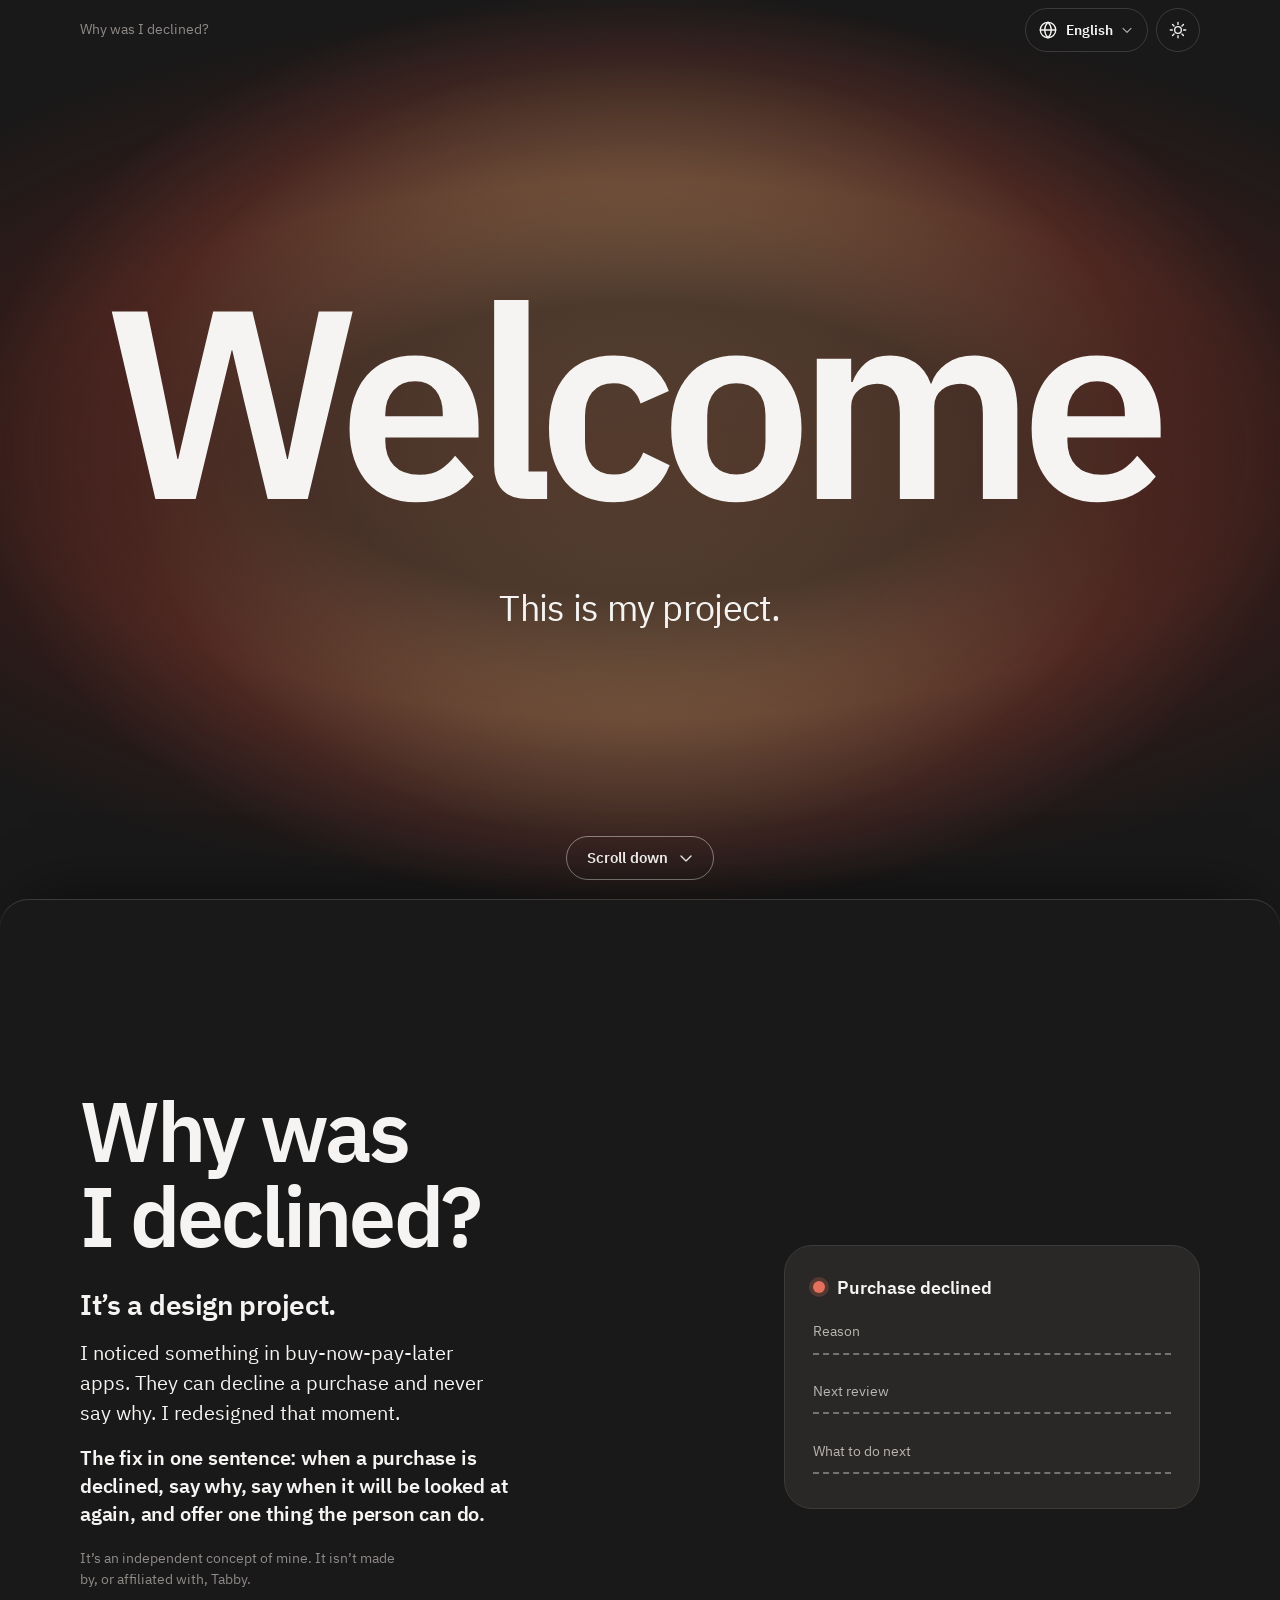
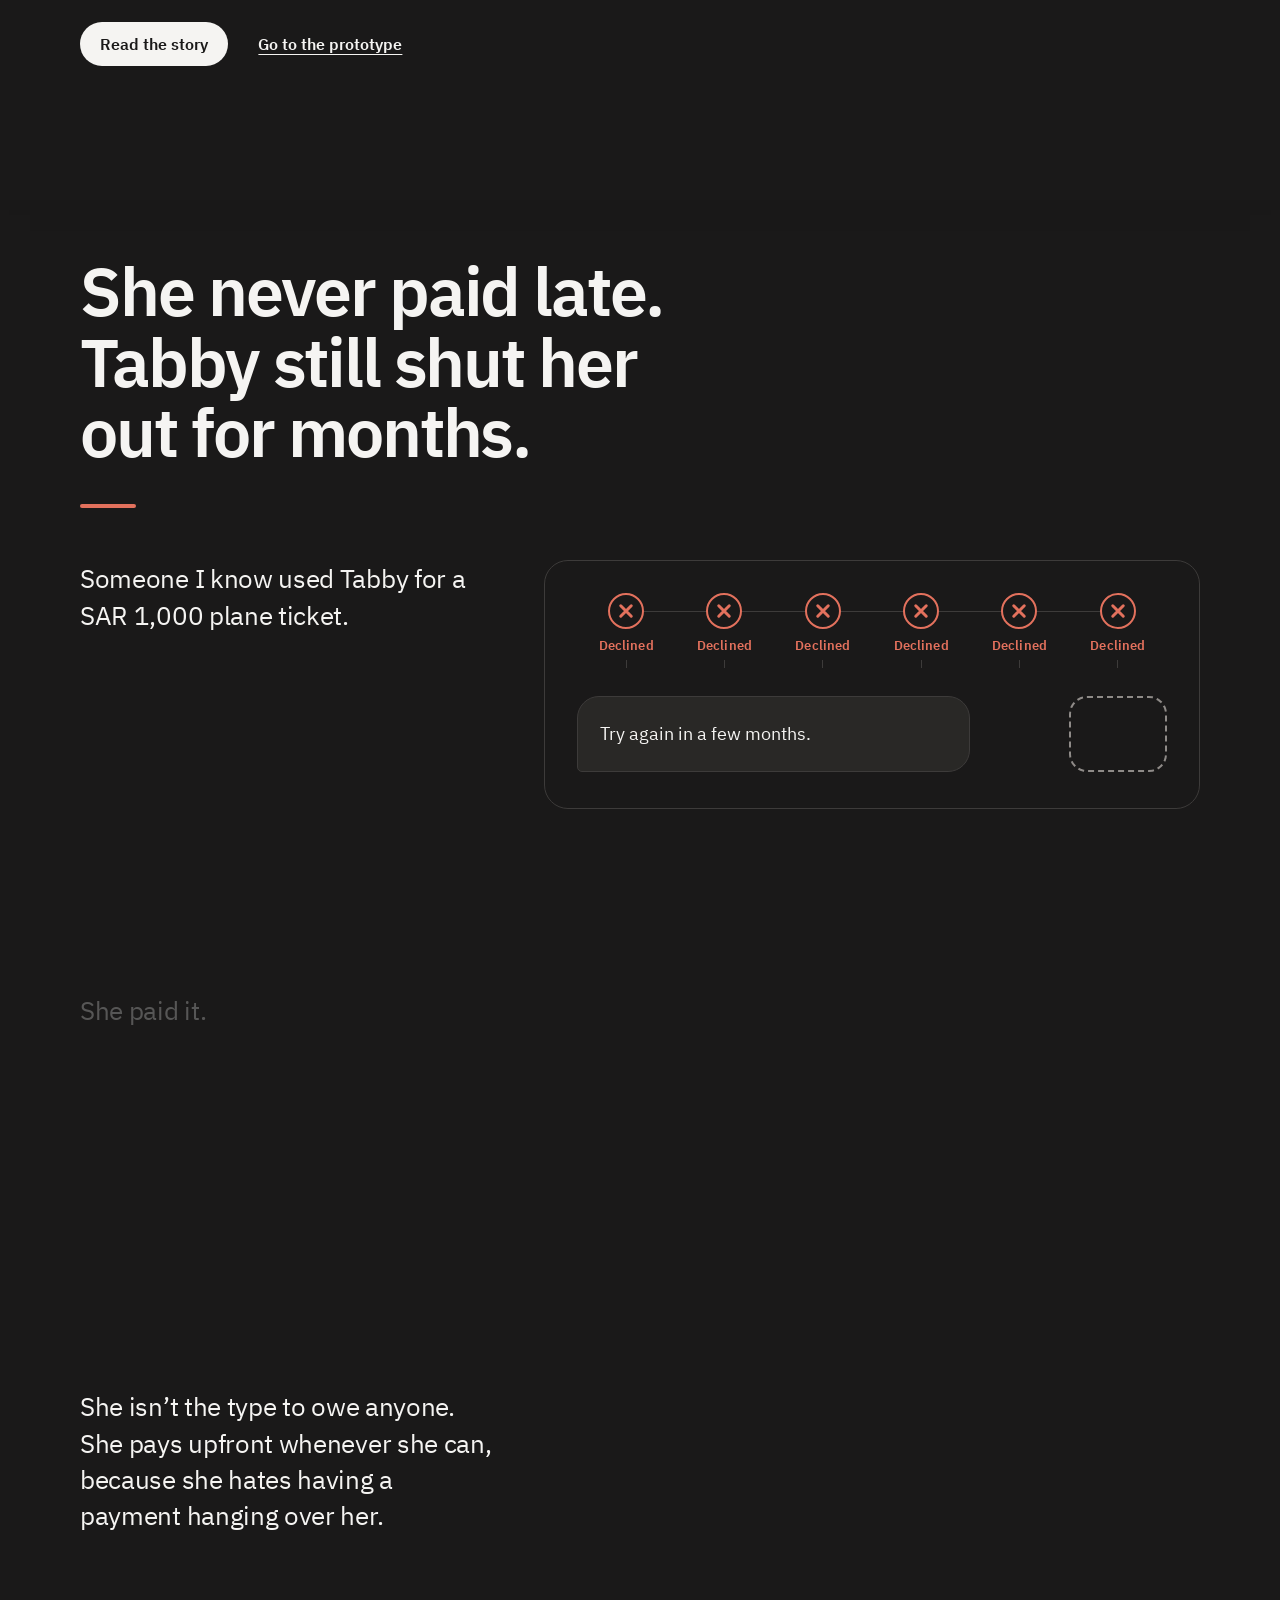
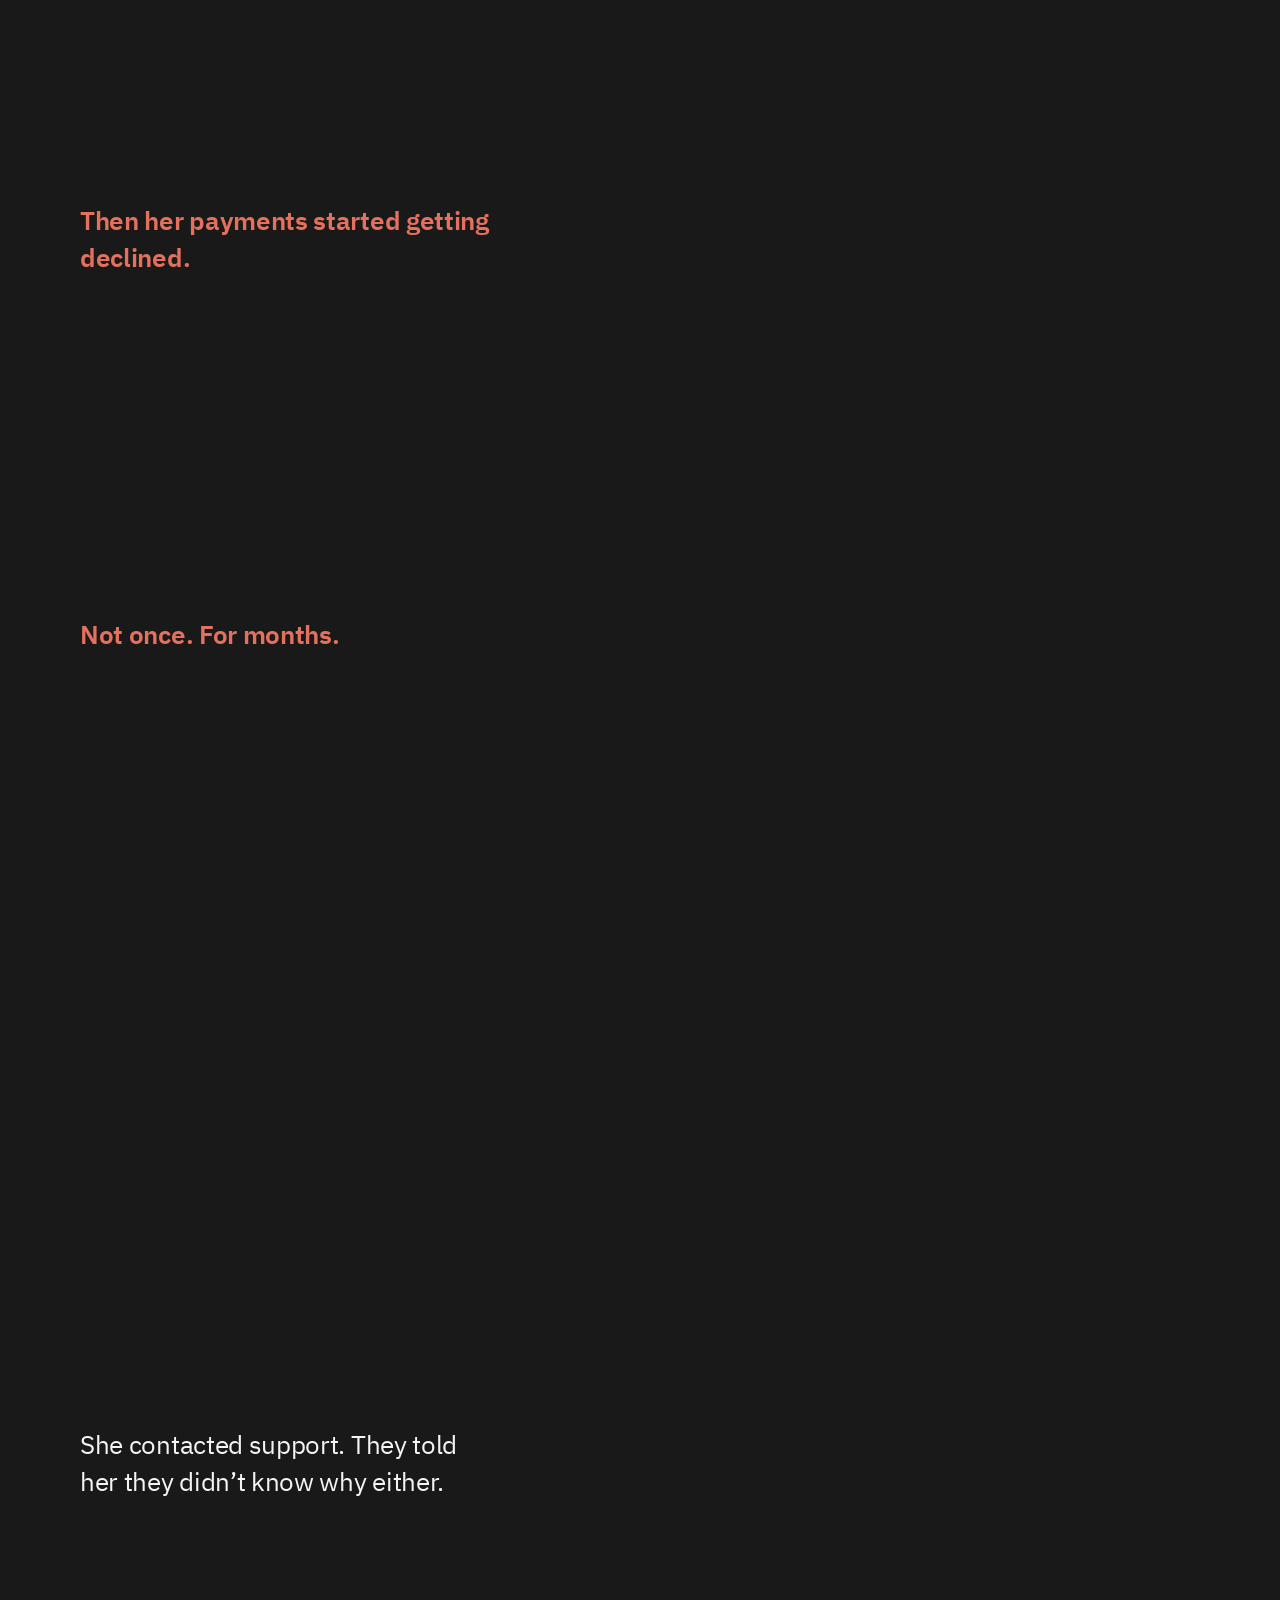
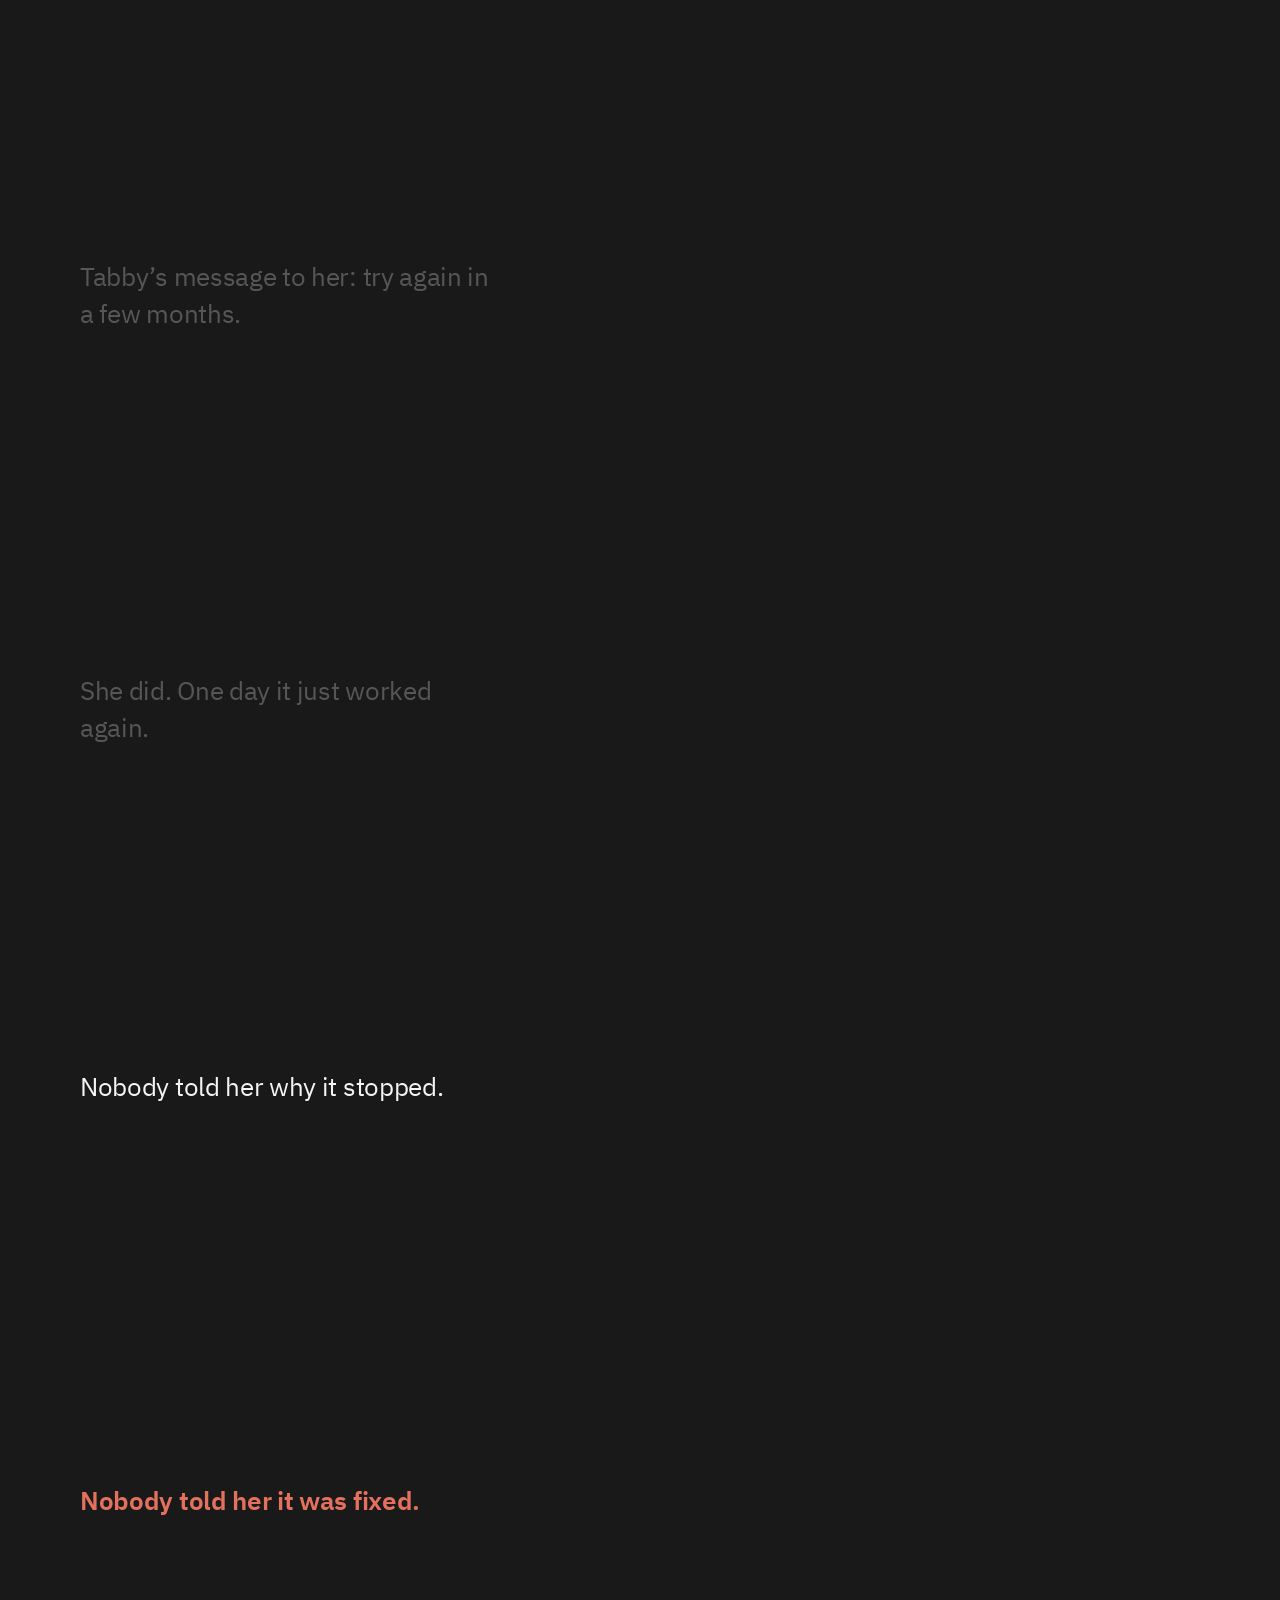
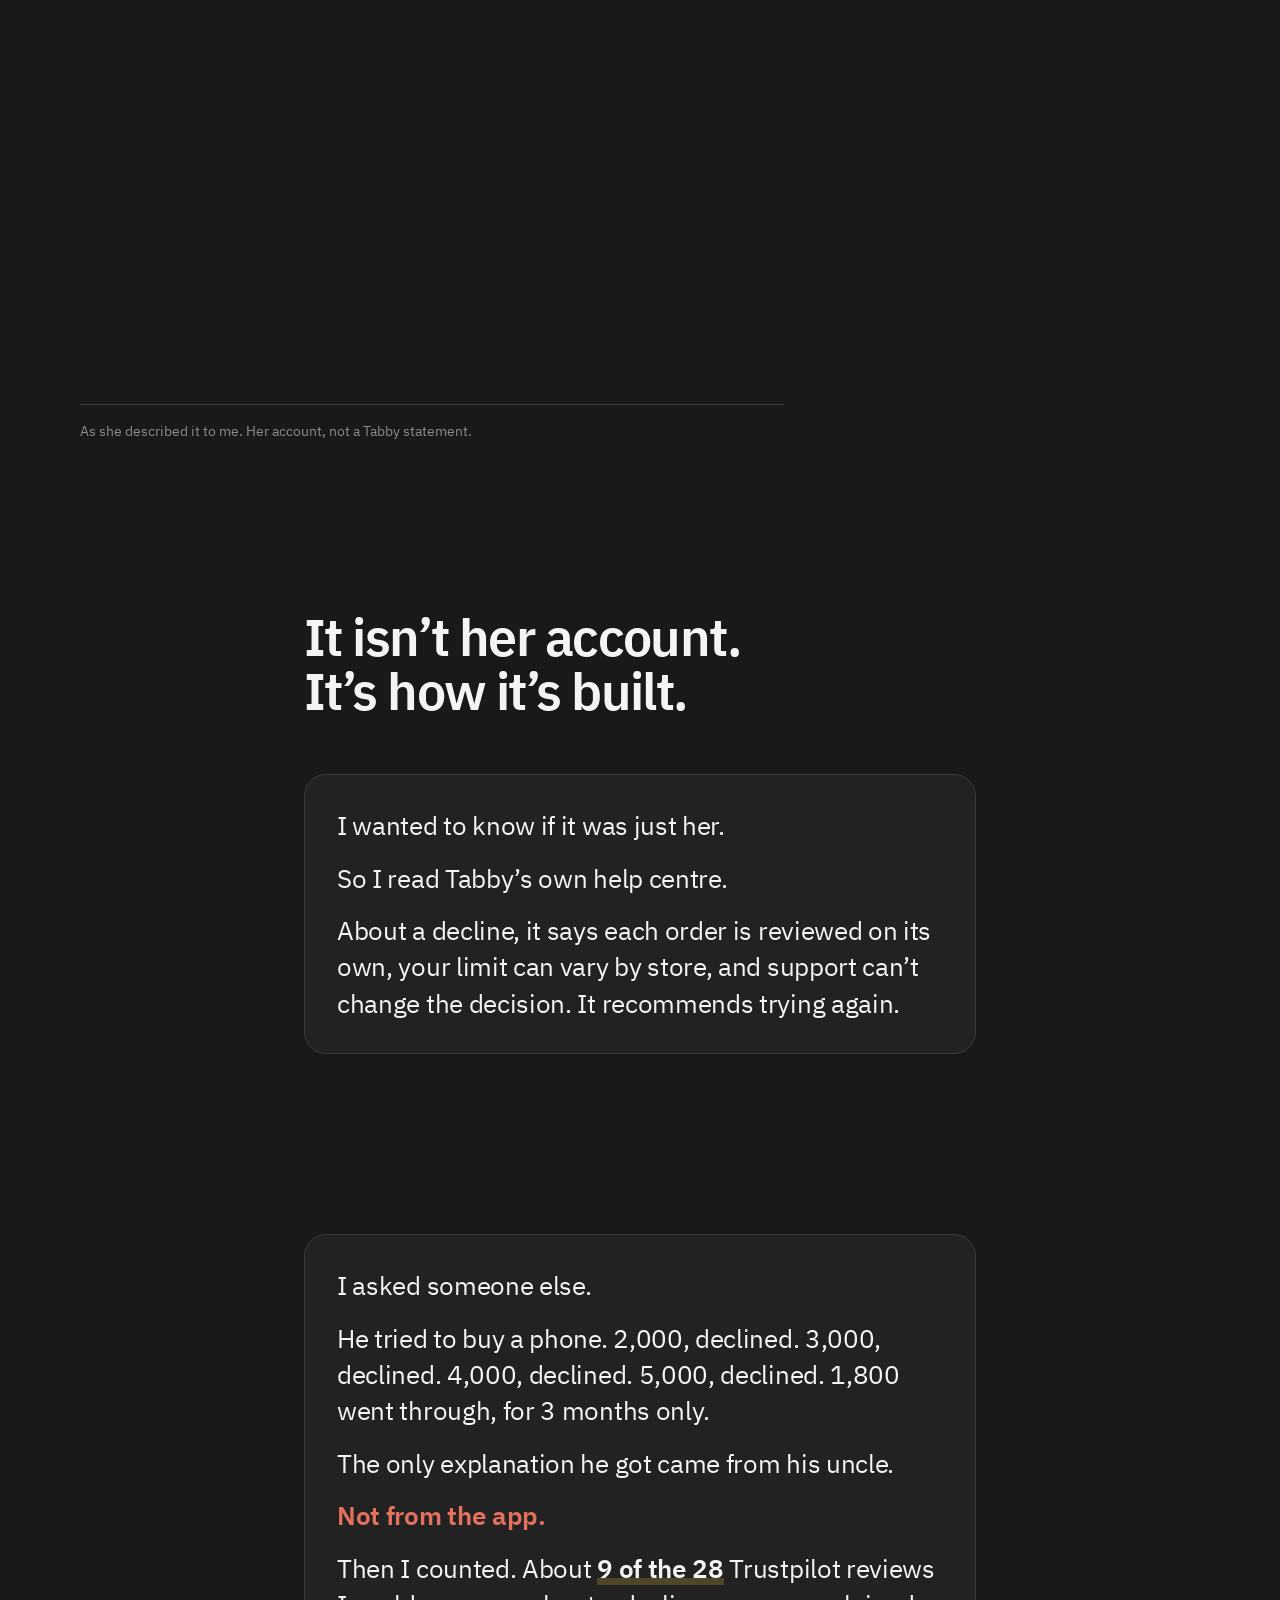
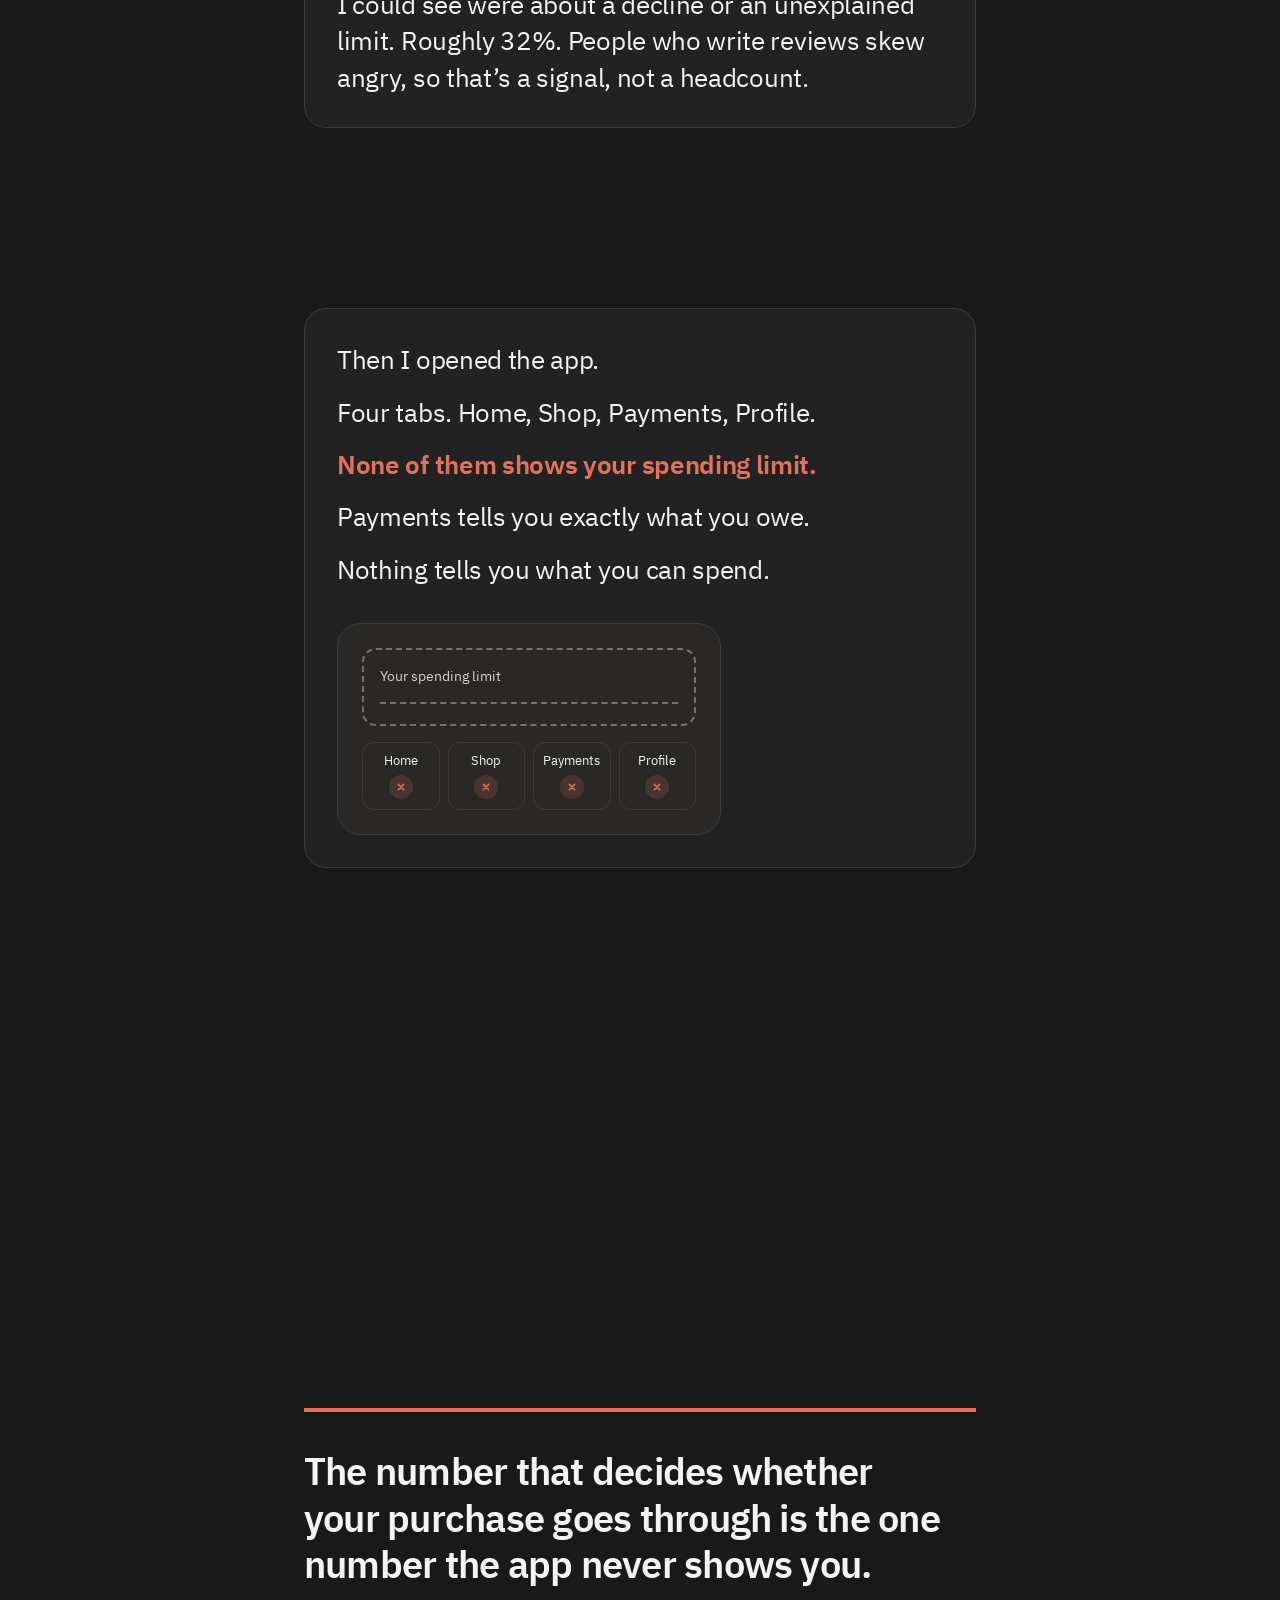
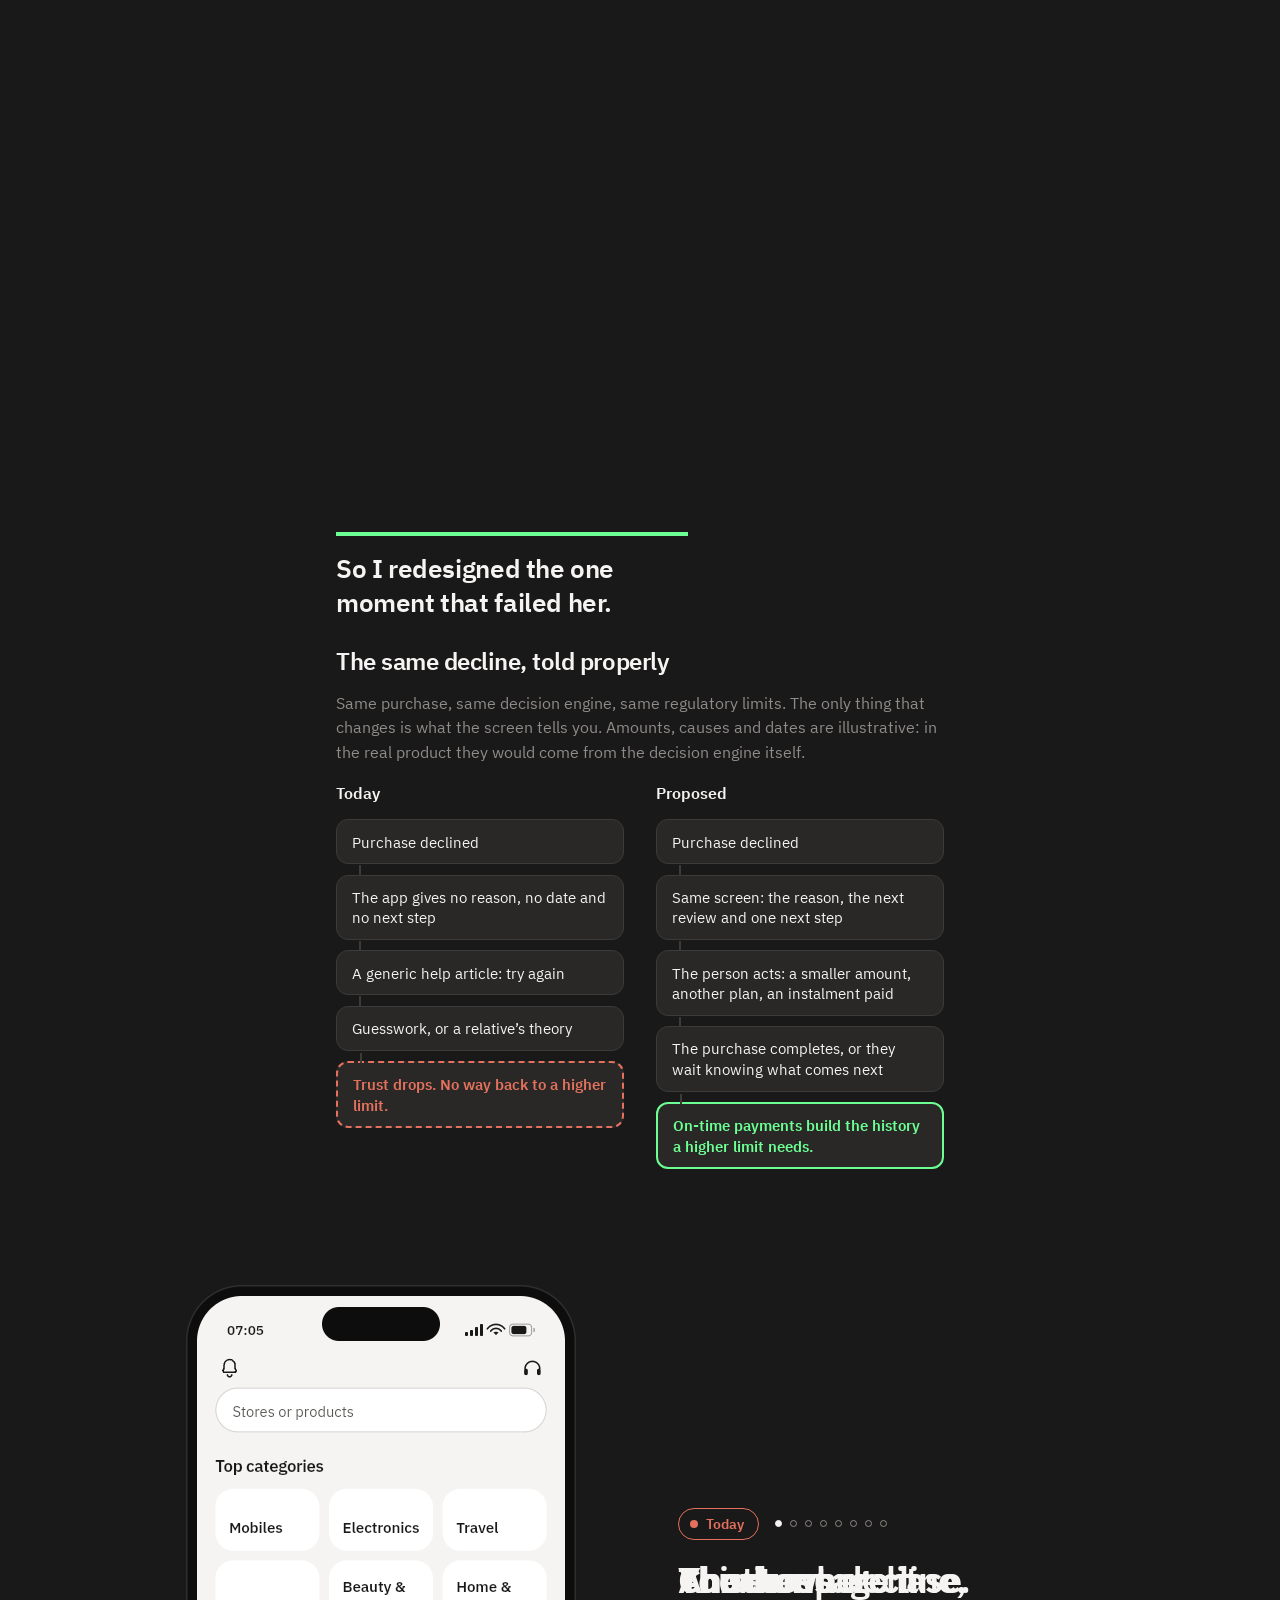
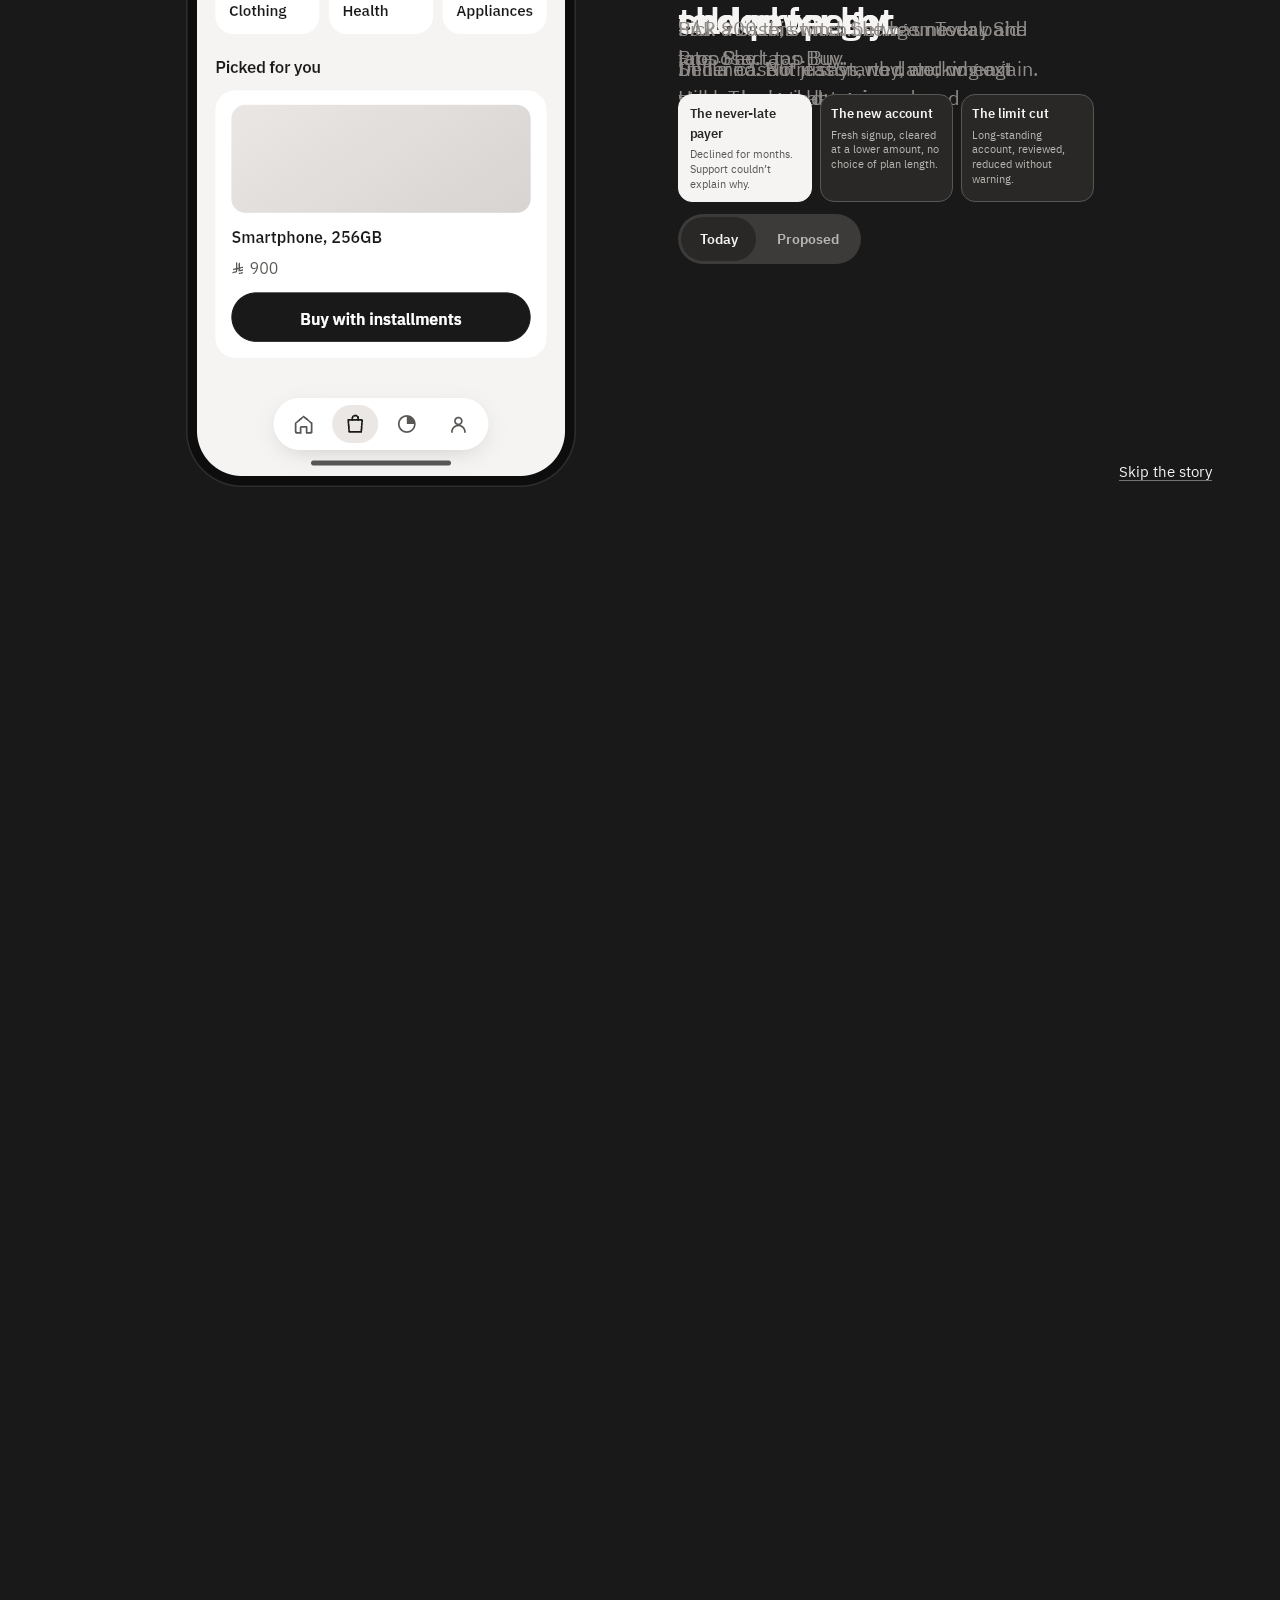
==== commit 291e604a: "The phone as a scroll-driven story: cinema mode The phone sits at the inline-start with the narratio" ====
--- a/index.html
+++ b/index.html
@@ -262,9 +262,47 @@
              fills it and is the whole entry on its own; assets/phone.js may lay
              the Flutter build of the same phone over the same box (#phone-host)
              once that has painted, and only if the HTML phone is untouched. -->
-        <div id="prototype-stage" data-engine="html" data-phone-status="idle">
-          <div id="prototype-root" data-state="empty"></div>
-          <div id="phone-host" inert aria-hidden="true"></div>
+        <!-- The cinema: her case played on the phone as the page scrolls.
+             Without JavaScript, or with reduced motion, this is a plain block:
+             the phone with its controls, and the scenes as an ordered list
+             beside it. assets/cinema.js adds .is-scripted, and every rule that
+             pins, hides or moves anything is scoped to that class. The stage is
+             position: sticky inside the tall block; the beats after it only
+             give the block its height and mark where each scene starts. -->
+        <div id="cinema" class="cinema" aria-labelledby="cinema-label">
+          <h3 id="cinema-label" class="cinema__label" data-i18n="cinema.label">Her case, played through</h3>
+          <div class="cinema__stage">
+            <a class="cinema__skip" href="#ending" data-i18n="cinema.skip">Skip the story</a>
+            <div class="cinema__phone">
+              <div class="cinema__fit">
+                <!-- One box for the phone. The HTML phone (prototype.js) fills it
+                     and is the whole entry on its own; assets/phone.js may lay the
+                     Flutter build of the same phone over the same box
+                     (#phone-host) once that has painted. -->
+                <div id="prototype-stage" data-engine="html" data-phone-status="idle">
+                  <div id="prototype-root" data-state="empty"></div>
+                  <div id="phone-host" inert aria-hidden="true"></div>
+                </div>
+              </div>
+            </div>
+            <div class="cinema__caption">
+              <p class="cinema__badge" aria-hidden="true"><span class="cinema__badge-today" data-i18n="cinema.modeToday">Today</span><span class="cinema__badge-proposed" data-i18n="cinema.modeProposed">Proposed</span></p>
+              <ol class="cinema__scenes">
+                <li class="cinema__scene"><h4 class="cinema__title" data-i18n="cinema.s1.title">Another purchase.</h4><p class="cinema__line" data-i18n="cinema.s1.text">SAR 900 this time. She has never paid late. She taps Buy.</p></li>
+                <li class="cinema__scene"><h4 class="cinema__title" data-i18n="cinema.s2.title">Checkout.</h4><p class="cinema__line" data-i18n="cinema.s2.text">Four instalments. Nothing unusual. She taps Pay.</p></li>
+                <li class="cinema__scene"><h4 class="cinema__title" data-i18n="cinema.s3.title">A moment.</h4><p class="cinema__line" data-i18n="cinema.s3.text">A second or two, then the answer.</p></li>
+                <li class="cinema__scene"><h4 class="cinema__title" data-i18n="cinema.s4.title">This is where it ended for her.</h4><p class="cinema__line" data-i18n="cinema.s4.text">Declined. No reason, no date, no next step. Try again later.</p></li>
+                <li class="cinema__scene"><h4 class="cinema__title" data-i18n="cinema.s5.title">The same decline, told properly.</h4><p class="cinema__line" data-i18n="cinema.s5.text">Still a no. But it says why, and when it will be looked at again.</p></li>
+                <li class="cinema__scene"><h4 class="cinema__title" data-i18n="cinema.s6.title">Her limit, in the open.</h4><p class="cinema__line" data-i18n="cinema.s6.text">What it is, when it is reviewed, and that nothing is needed from her.</p></li>
+                <li class="cinema__scene"><h4 class="cinema__title" data-i18n="cinema.s7.title">The message she never got.</h4><p class="cinema__line" data-i18n="cinema.s7.text">In her case it just started working again. Here, she is told: reviewed, and restored.</p></li>
+                <li class="cinema__scene"><h4 class="cinema__title" data-i18n="cinema.s8.title">Your turn.</h4><p class="cinema__line" data-i18n="cinema.s8.text">Pick a case, switch between Today and Proposed, tap Buy.</p><div id="cinema-controls" class="cinema__controls"></div></li>
+              </ol>
+              <div class="cinema__dots" aria-hidden="true"><i></i><i></i><i></i><i></i><i></i><i></i><i></i><i></i></div>
+            </div>
+          </div>
+          <div class="cinema__beats" aria-hidden="true">
+            <div class="cinema__beat"></div><div class="cinema__beat"></div><div class="cinema__beat cinema__beat--short"></div><div class="cinema__beat"></div><div class="cinema__beat"></div><div class="cinema__beat"></div><div class="cinema__beat"></div><div class="cinema__beat cinema__beat--last"></div>
+          </div>
         </div>
       </section>
 
@@ -382,6 +420,7 @@
     <script src="assets/page.js"></script>
     <script src="assets/header.js"></script>
     <script src="assets/scroll.js"></script>
+    <script src="assets/cinema.js"></script>
     <script src="assets/opening.js"></script>
     <script src="assets/phone-version.js"></script>
     <script src="assets/phone.js"></script>
--- a/assets/app.css
+++ b/assets/app.css
@@ -1214,6 +1214,11 @@
 .btn:focus-visible {
   outline: 2px solid var(--ink);
   outline-offset: 2px;
+}
+
+/* shown as the real app shows it, but nothing sits behind it here */
+.btn[aria-disabled='true'] {
+  cursor: default;
 }
 
 .noscript {
@@ -2998,3 +3003,432 @@
   letter-spacing: -0.012em;
   max-width: 28ch;
 }
+
+/* --- the cinema: her case, played on the phone as the page scrolls -----------
+   Without .is-scripted (no JavaScript, reduced motion, a failed script) this is
+   a plain block: the phone with its controls, and the scenes as an ordered list
+   beside it (from 60rem) or under it. cinema.js adds .is-scripted; everything
+   that pins, hides or moves is scoped to it. The stage is position: sticky
+   inside a tall block, so the browser does the pinning and scrolling stays the
+   visitor's own. Only opacity and transform animate (plus colour on the badge
+   and the dots); the one size that changes (--fit) is written on resize. */
+
+.cinema {
+  margin-top: calc(var(--space) * 3);
+}
+
+.cinema__label {
+  font-size: var(--step-1);
+  font-weight: 600;
+  line-height: 1.3;
+  margin: 0 0 calc(var(--space) * 1.25);
+}
+
+.cinema__skip,
+.cinema__badge,
+.cinema__dots,
+.cinema__beats {
+  display: none;
+}
+
+.cinema__scenes {
+  margin: calc(var(--space) * 2) 0 0;
+  padding-inline-start: 1.4rem;
+  display: grid;
+  gap: 1rem;
+}
+
+.cinema__title {
+  font-size: 1.05rem;
+  font-weight: 600;
+  line-height: 1.35;
+  margin: 0;
+}
+
+.section .cinema__line {
+  margin: 0.2rem 0 0;
+  color: var(--text-muted);
+}
+
+/* The static block keeps the phone stage full width, exactly as it was before
+   the story existed (the Flutter phone lays itself out for that box), with the
+   scenes as a list under it. */
+
+/* --- scripted ---------------------------------------------------------------- */
+
+.cinema.is-scripted {
+  --cw: min(72rem, 100vw - 2rem);
+  --band: 61px;
+  --fit: 1;
+  --pw: 390px;
+  --ph: 802px;
+  width: var(--cw);
+  margin-inline: calc((100% - var(--cw)) / 2);
+  display: grid;
+}
+
+/* the first state is set without a transition; the easing starts a frame later */
+.cinema.is-scripted:not(.is-armed) * {
+  transition: none !important;
+}
+
+.cinema.is-scripted .cinema__label {
+  position: absolute;
+  width: 1px;
+  height: 1px;
+  margin: -1px;
+  overflow: hidden;
+  clip-path: inset(50%);
+  white-space: nowrap;
+}
+
+.cinema.is-scripted .cinema__stage,
+.cinema.is-scripted .cinema__beats {
+  grid-area: 1 / 1;
+}
+
+.cinema.is-scripted .cinema__beats {
+  display: block;
+  pointer-events: none;
+}
+.cinema__beat {
+  height: 70vh;
+}
+/* the processing screen moves on by itself after 1.4 s: a short beat */
+.cinema__beat--short {
+  height: 35vh;
+}
+/* the last scene: the stage stays pinned for its first 60% of a screen (time to
+   take the controls), then lets go and scrolls away with the page */
+.cinema__beat--last {
+  height: 160vh;
+  height: 160svh;
+}
+
+.cinema.is-scripted .cinema__stage {
+  /* the phone and controls re-render inside the pinned stage; without this the
+     browser may pick a scroll anchor in there and jump the page when it changes */
+  overflow-anchor: none;
+  position: sticky;
+  top: 0;
+  z-index: 1;
+  align-self: start;
+  height: 100vh;
+  height: 100svh;
+  display: grid;
+  grid-template-columns: auto minmax(0, 26rem);
+  /* the top band is the header's height, so the returning header never covers the phone */
+  grid-template-rows: var(--band) minmax(0, 1fr);
+  column-gap: clamp(3rem, 8vw, 8rem);
+  justify-content: center;
+  align-items: center;
+  padding-block-end: 24px;
+}
+
+.cinema.is-scripted .cinema__phone {
+  grid-row: 2;
+  position: relative;
+  width: calc(var(--pw) * var(--fit));
+  height: calc(var(--ph) * var(--fit));
+}
+
+.cinema.is-scripted .cinema__fit {
+  position: absolute;
+  top: 0;
+  inset-inline-start: 0;
+  width: var(--pw);
+  transform: scale(var(--fit));
+  transform-origin: top left;
+}
+[dir='rtl'] .cinema.is-scripted .cinema__fit {
+  transform-origin: top right;
+}
+
+/* locked while the story plays: not clickable, not reachable */
+.cinema.is-scripted:not([data-scene='8']) #prototype-stage,
+.cinema.is-scripted:not([data-scene='8']) #prototype-stage #phone-host {
+  pointer-events: none;
+}
+
+.cinema.is-scripted .cinema__caption {
+  grid-row: 2;
+  display: grid;
+  gap: 1.25rem;
+  align-content: center;
+  justify-items: start;
+}
+
+/* Today / Proposed: the only colour in the narration, and it follows the phone */
+.cinema.is-scripted .cinema__badge {
+  display: inline-flex;
+  align-items: center;
+  gap: 0.5rem;
+  margin: 0;
+  min-height: 2rem;
+  padding-block: 0.2rem;
+  padding-inline: 0.7rem 0.85rem;
+  border: 1.5px solid currentColor;
+  border-radius: 999px;
+  font-size: 0.9rem;
+  font-weight: 600;
+  line-height: 1.2;
+  color: var(--pressure);
+  transition: color 0.5s ease;
+}
+.cinema.is-scripted .cinema__badge::before {
+  content: '';
+  width: 0.5rem;
+  height: 0.5rem;
+  border-radius: 50%;
+  background: currentColor;
+}
+.cinema[data-mode='proposed'] .cinema__badge {
+  color: var(--relief);
+}
+.cinema__badge-proposed,
+.cinema[data-mode='proposed'] .cinema__badge-today {
+  display: none;
+}
+.cinema[data-mode='proposed'] .cinema__badge-proposed {
+  display: inline;
+}
+.cinema[data-scene='8'] .cinema__badge {
+  visibility: hidden;
+}
+
+/* all eight scenes sit in one cell; the current one shows (a crossfade in place) */
+.cinema.is-scripted .cinema__scenes {
+  list-style: none;
+  margin: 0;
+  padding: 0;
+  display: grid;
+  width: 100%;
+}
+.cinema.is-scripted .cinema__scene {
+  grid-area: 1 / 1;
+  opacity: 0;
+  transition: opacity 0.45s ease;
+}
+.cinema.is-scripted .cinema__scene[aria-current='step'] {
+  opacity: 1;
+}
+/* a faded scene is its own stacking layer and would sit over the current one */
+.cinema.is-scripted .cinema__scene:not([aria-current='step']) {
+  pointer-events: none;
+}
+.cinema.is-scripted .cinema__scene[aria-current='step'] {
+  position: relative;
+  z-index: 1;
+}
+
+.cinema.is-scripted .cinema__title {
+  font-size: clamp(1.6rem, 1rem + 1.6vw, 2.35rem);
+  font-weight: 600;
+  line-height: 1.12;
+  letter-spacing: -0.022em;
+  max-width: 17ch;
+  text-wrap: balance;
+}
+[dir='rtl'] .cinema.is-scripted .cinema__title {
+  line-height: 1.4;
+}
+
+.section .cinema.is-scripted .cinema__line {
+  margin: 0.8rem 0 0;
+  font-size: var(--step-1);
+  line-height: 1.45;
+  max-width: 30ch;
+}
+
+/* the case picker and the Today/Proposed toggle live here, in the last scene */
+.cinema__controls:empty {
+  display: none;
+}
+.cinema.is-scripted .cinema__controls {
+  margin-top: 1.4rem;
+  display: grid;
+  gap: 0.75rem;
+  justify-items: start;
+}
+.cinema.is-scripted .cinema__scene:not([aria-current='step']) .cinema__controls {
+  visibility: hidden;
+}
+
+.cinema.is-scripted .cinema__dots {
+  display: flex;
+  align-items: center;
+  gap: 8px;
+  min-height: 44px;
+}
+.cinema__dots i {
+  width: 7px;
+  height: 7px;
+  border-radius: 50%;
+  border: 1.5px solid var(--text-muted);
+  transition: background-color 0.3s ease, border-color 0.3s ease;
+}
+.cinema__dots i.is-on {
+  background: var(--page-text);
+  border-color: var(--page-text);
+}
+
+/* first in the stage for the keyboard; shown at its bottom corner */
+.cinema.is-scripted .cinema__skip {
+  display: inline-flex;
+  align-items: center;
+  position: absolute;
+  inset-block-end: 24px;
+  inset-inline-end: 0;
+  min-height: 44px;
+  padding: 0 0.25rem;
+  font-size: 0.95rem;
+  color: var(--page-text);
+}
+.cinema.is-scripted .cinema__skip:focus-visible {
+  outline: 3px solid var(--page-text);
+  outline-offset: 2px;
+}
+
+/* narrow screens: stacked, the phone above, its caption under it */
+@media (max-width: 59.99rem) {
+  .cinema.is-scripted .cinema__stage {
+    grid-template-columns: minmax(0, 1fr);
+    grid-template-rows: var(--band) minmax(0, 1fr) auto;
+    justify-items: center;
+    row-gap: 12px;
+    padding-block-end: 12px;
+  }
+  .cinema.is-scripted .cinema__phone {
+    grid-row: 2;
+    align-self: center;
+  }
+  .cinema.is-scripted .cinema__caption {
+    grid-row: 3;
+    width: 100%;
+    gap: 0.5rem;
+  }
+  .cinema.is-scripted .cinema__badge {
+    min-height: 1.75rem;
+    font-size: 0.85rem;
+  }
+  .cinema.is-scripted .cinema__title {
+    font-size: 1.3rem;
+    max-width: none;
+  }
+  .section .cinema.is-scripted .cinema__line {
+    margin-top: 0.3rem;
+    font-size: 1rem;
+    max-width: none;
+  }
+  .cinema.is-scripted .cinema__controls {
+    margin-top: 0.6rem;
+  }
+  .cinema.is-scripted .cinema__skip {
+    inset-block-end: 12px;
+  }
+}
+
+/* at 480px and below the phone is frameless; in the story it gets a fixed
+   height that fills the room left under the caption (cinema.js) */
+@media (max-width: 480px) {
+  .cinema.is-scripted .phone__screen {
+    height: var(--screen-h, 640px);
+    min-height: 0;
+    border-radius: 22px;
+  }
+  .cinema.is-scripted .phone__body {
+    overflow-y: auto;
+  }
+}
+
+/* the header in cinema: it slides up and away; the hairline stays at the top edge */
+.js .site-header {
+  transition: transform 0.32s var(--ease);
+}
+.js .hdr__inner {
+  transition: opacity 0.25s ease;
+}
+.js .hdr__progress {
+  transition: transform 0.32s var(--ease);
+}
+.js .site-header.is-cinema {
+  transform: translateY(-100%);
+}
+.js .site-header.is-cinema .hdr__inner,
+.js .site-header.is-cinema::before {
+  opacity: 0;
+}
+.js .site-header.is-cinema .hdr__progress {
+  transform: translateY(100%);
+}
+
+@media (prefers-reduced-motion: reduce) {
+  .js .site-header,
+  .js .hdr__inner,
+  .js .hdr__progress {
+    transition: none;
+  }
+}
+
+/* the controls, compact under the phone on narrow screens: the three cases by
+   name in one row (their one-line sources are in the cases section below) */
+@media (max-width: 59.99rem) {
+  .cinema.is-scripted .cinema__controls {
+    justify-items: stretch;
+    gap: 0.5rem;
+  }
+  .cinema.is-scripted .cinema__controls .scenarios {
+    grid-template-columns: repeat(3, minmax(0, 1fr));
+    max-width: none;
+    gap: 6px;
+  }
+  .cinema.is-scripted .cinema__controls .scenarios__item {
+    min-height: 44px;
+    justify-content: center;
+    padding: 0.35rem 0.5rem;
+  }
+  .cinema.is-scripted .cinema__controls .scenarios__sub {
+    display: none;
+  }
+  .cinema.is-scripted .cinema__controls .toggle {
+    justify-self: start;
+  }
+}
+
+/* after the first look: the dots join the badge row (they were floating far
+   under the text), and on narrow screens the skip link moves to the top band
+   and the last scene keeps its title and controls only, so the phone gets the
+   room (with the caption reserving space for the controls, scene 1 hid Buy) */
+.cinema.is-scripted .cinema__caption {
+  grid-template-columns: auto 1fr;
+  column-gap: 1rem;
+}
+.cinema.is-scripted .cinema__badge {
+  grid-column: 1;
+  grid-row: 1;
+}
+.cinema.is-scripted .cinema__dots {
+  grid-column: 2;
+  grid-row: 1;
+  min-height: 0;
+}
+.cinema.is-scripted .cinema__scenes {
+  grid-column: 1 / -1;
+  grid-row: 2;
+}
+@media (max-width: 59.99rem) {
+  .cinema.is-scripted .cinema__skip {
+    inset-block-end: auto;
+    top: calc((var(--band) - 44px) / 2);
+  }
+  .cinema.is-scripted .cinema__scene:last-child .cinema__line {
+    display: none;
+  }
+}
+
+/* on the bright page the frameless phone is the page's own colour: give it an edge */
+@media (max-width: 480px) {
+  .cinema.is-scripted .phone__screen {
+    box-shadow: 0 0 0 1px rgba(26, 25, 25, 0.22);
+  }
+}
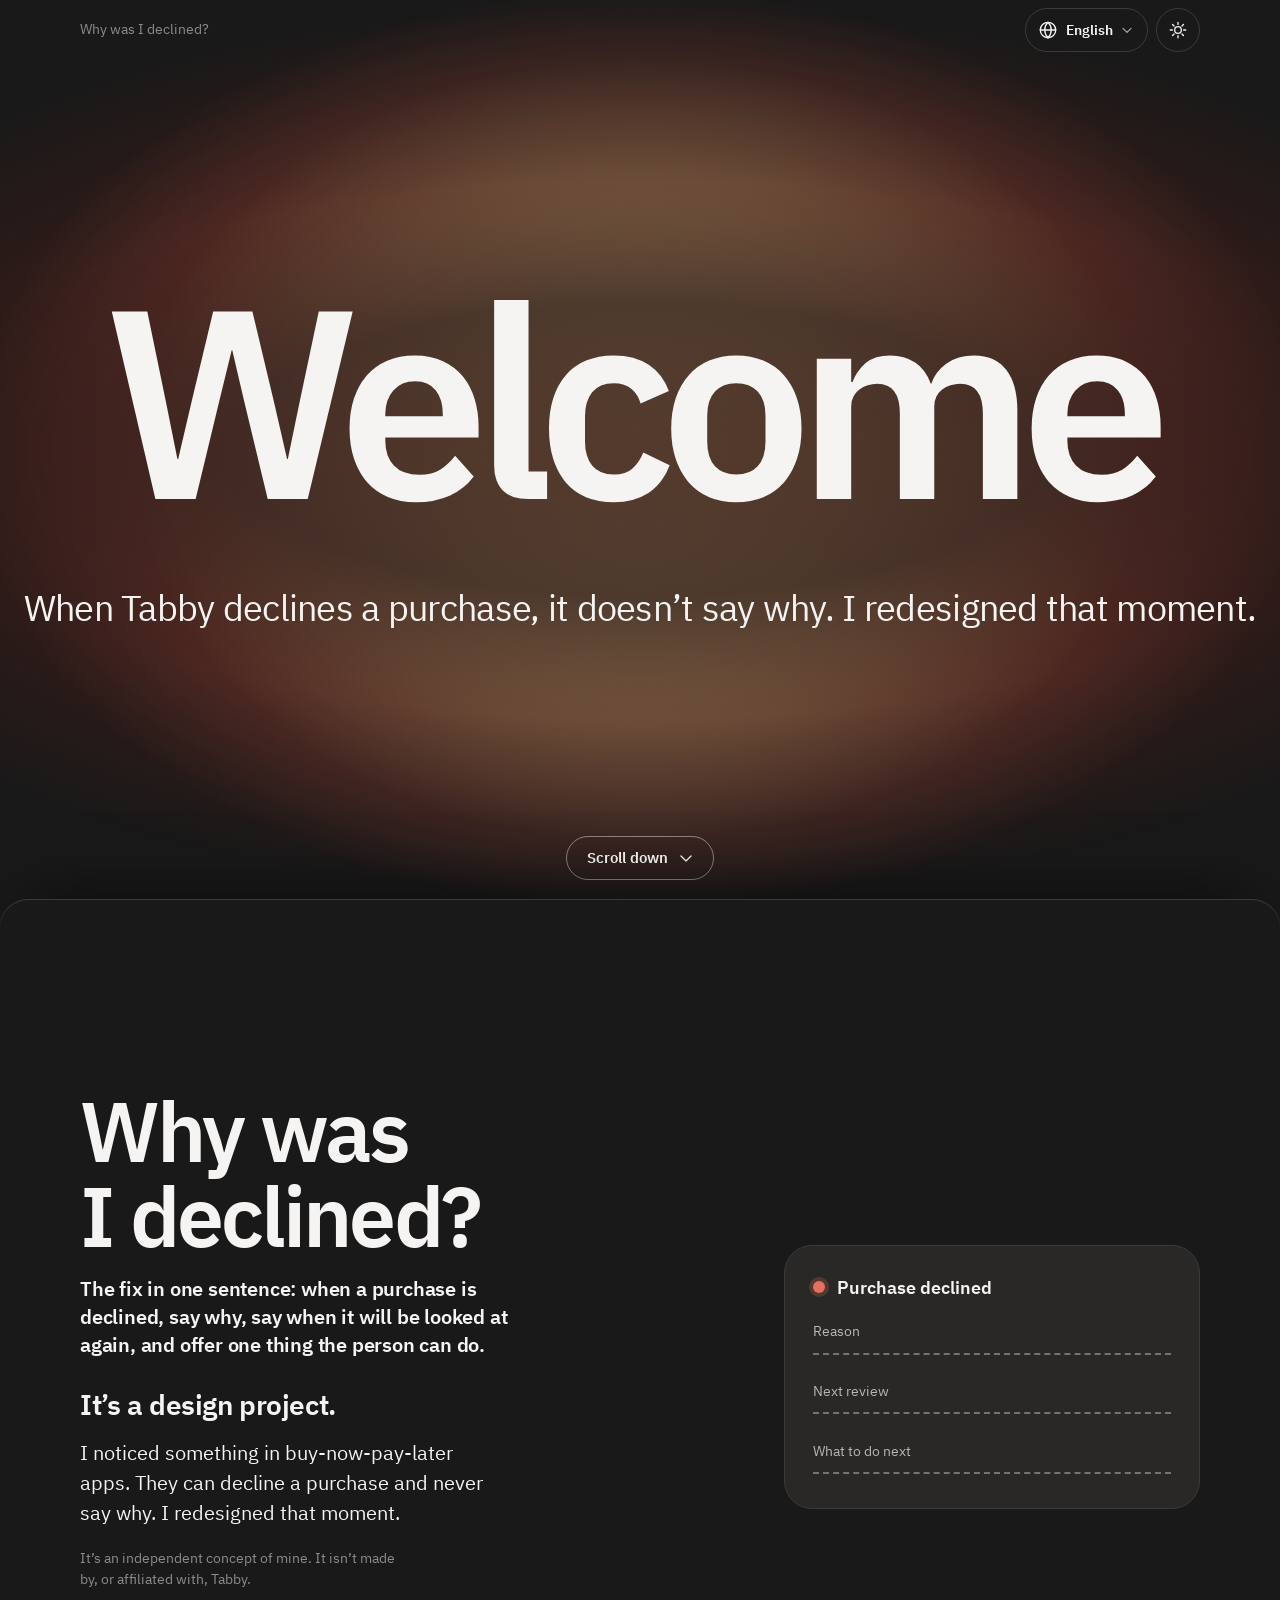
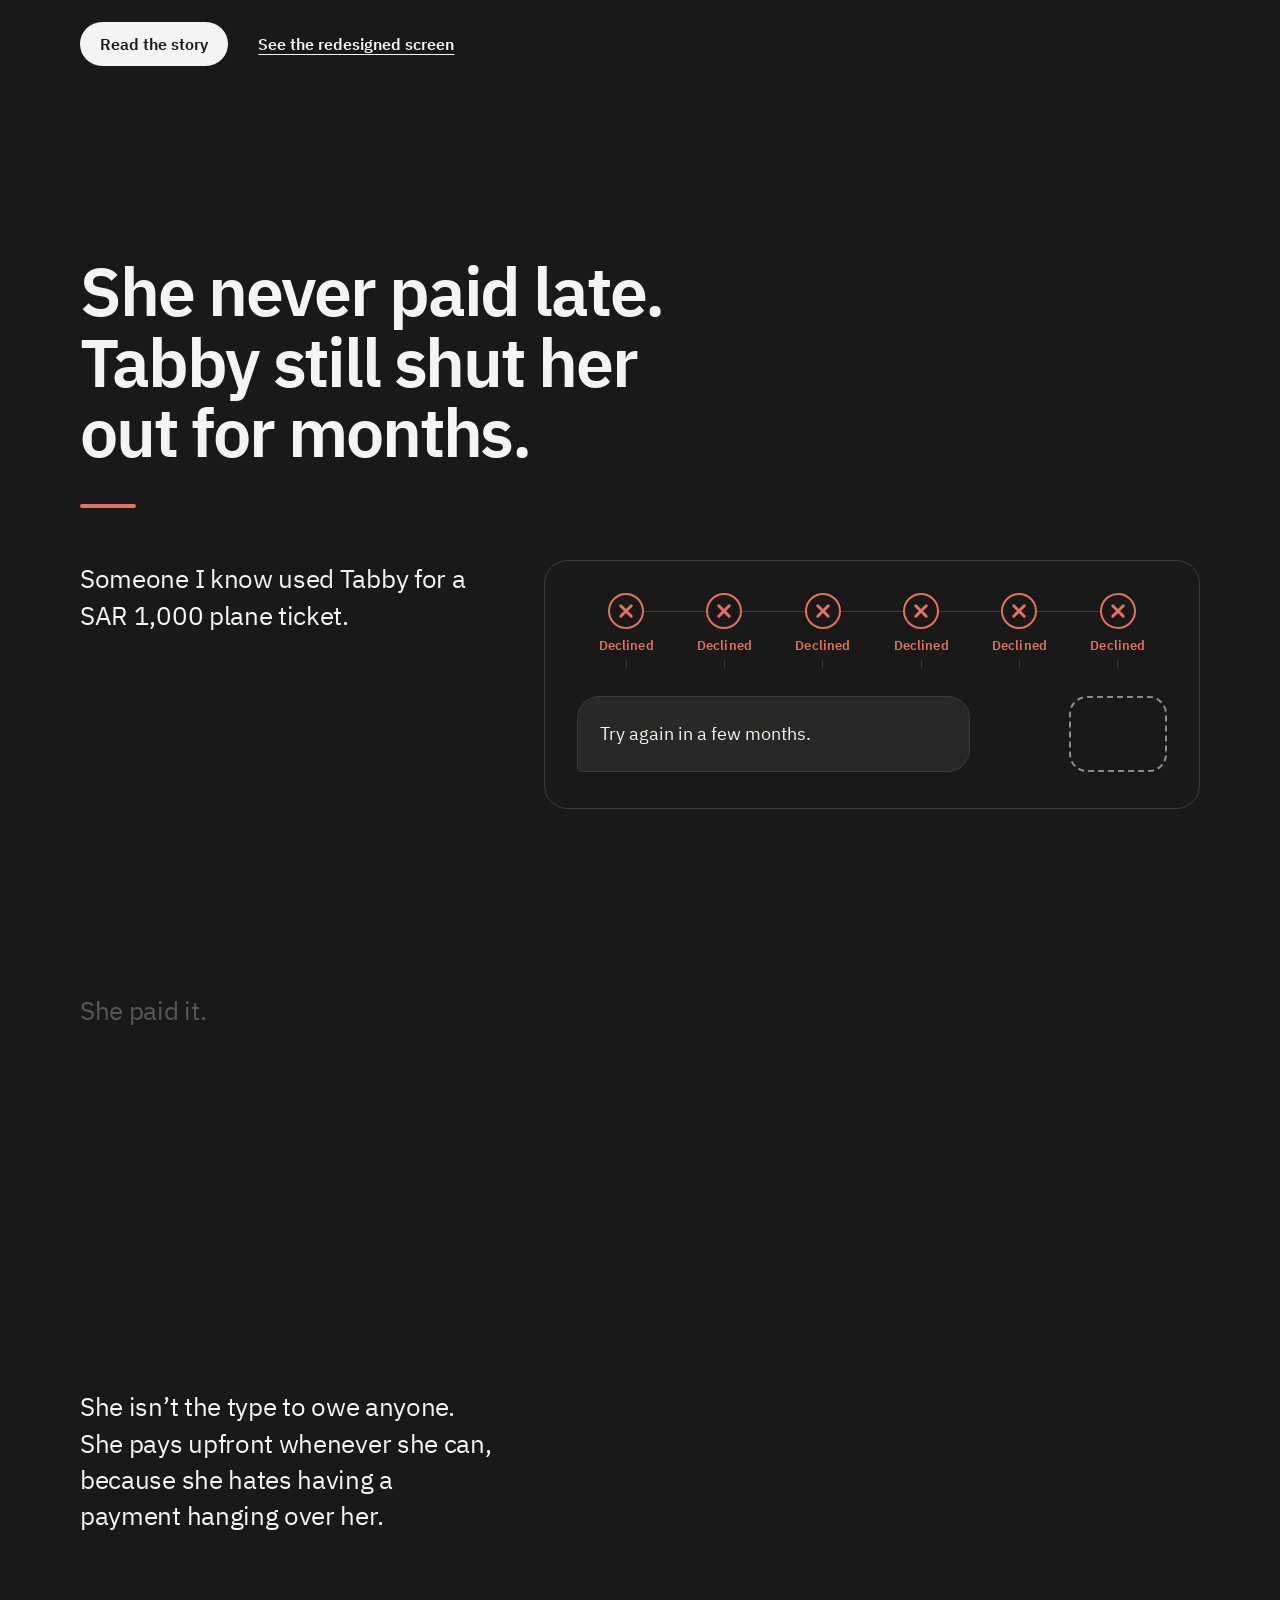
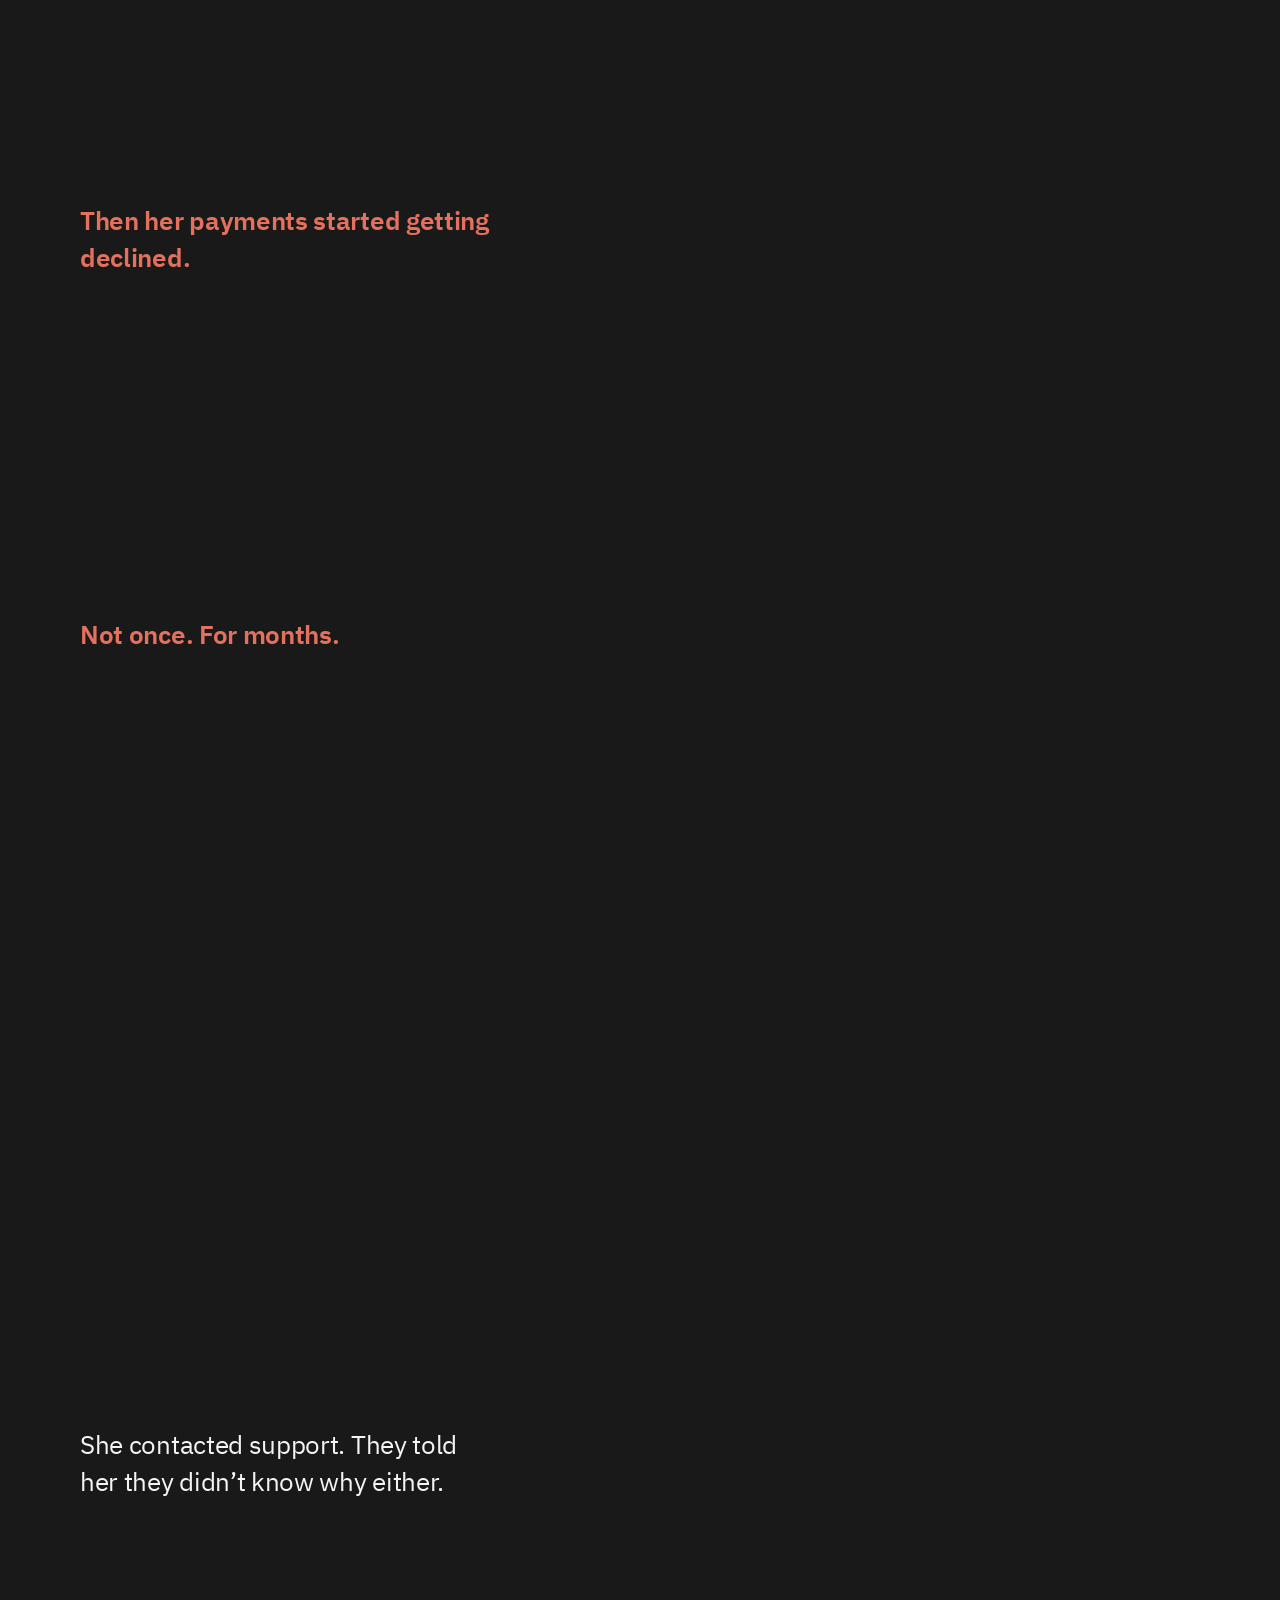
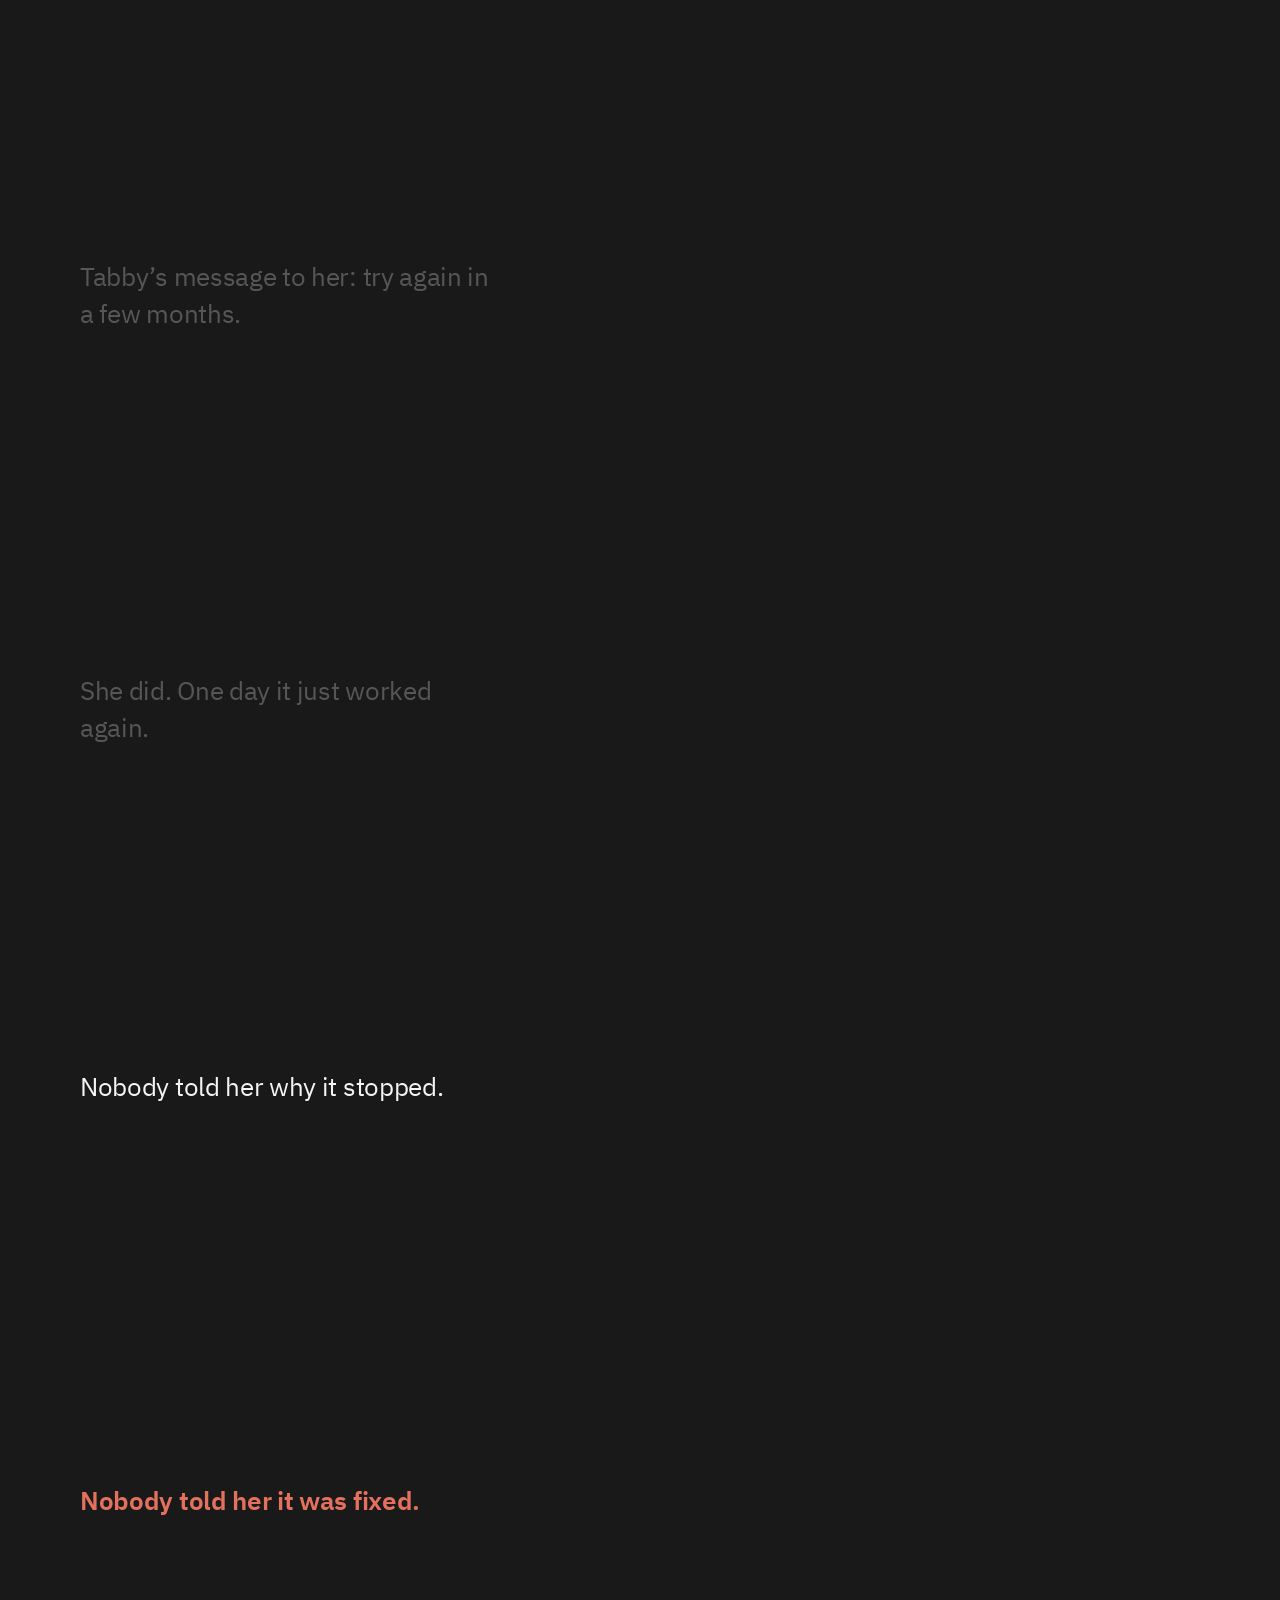
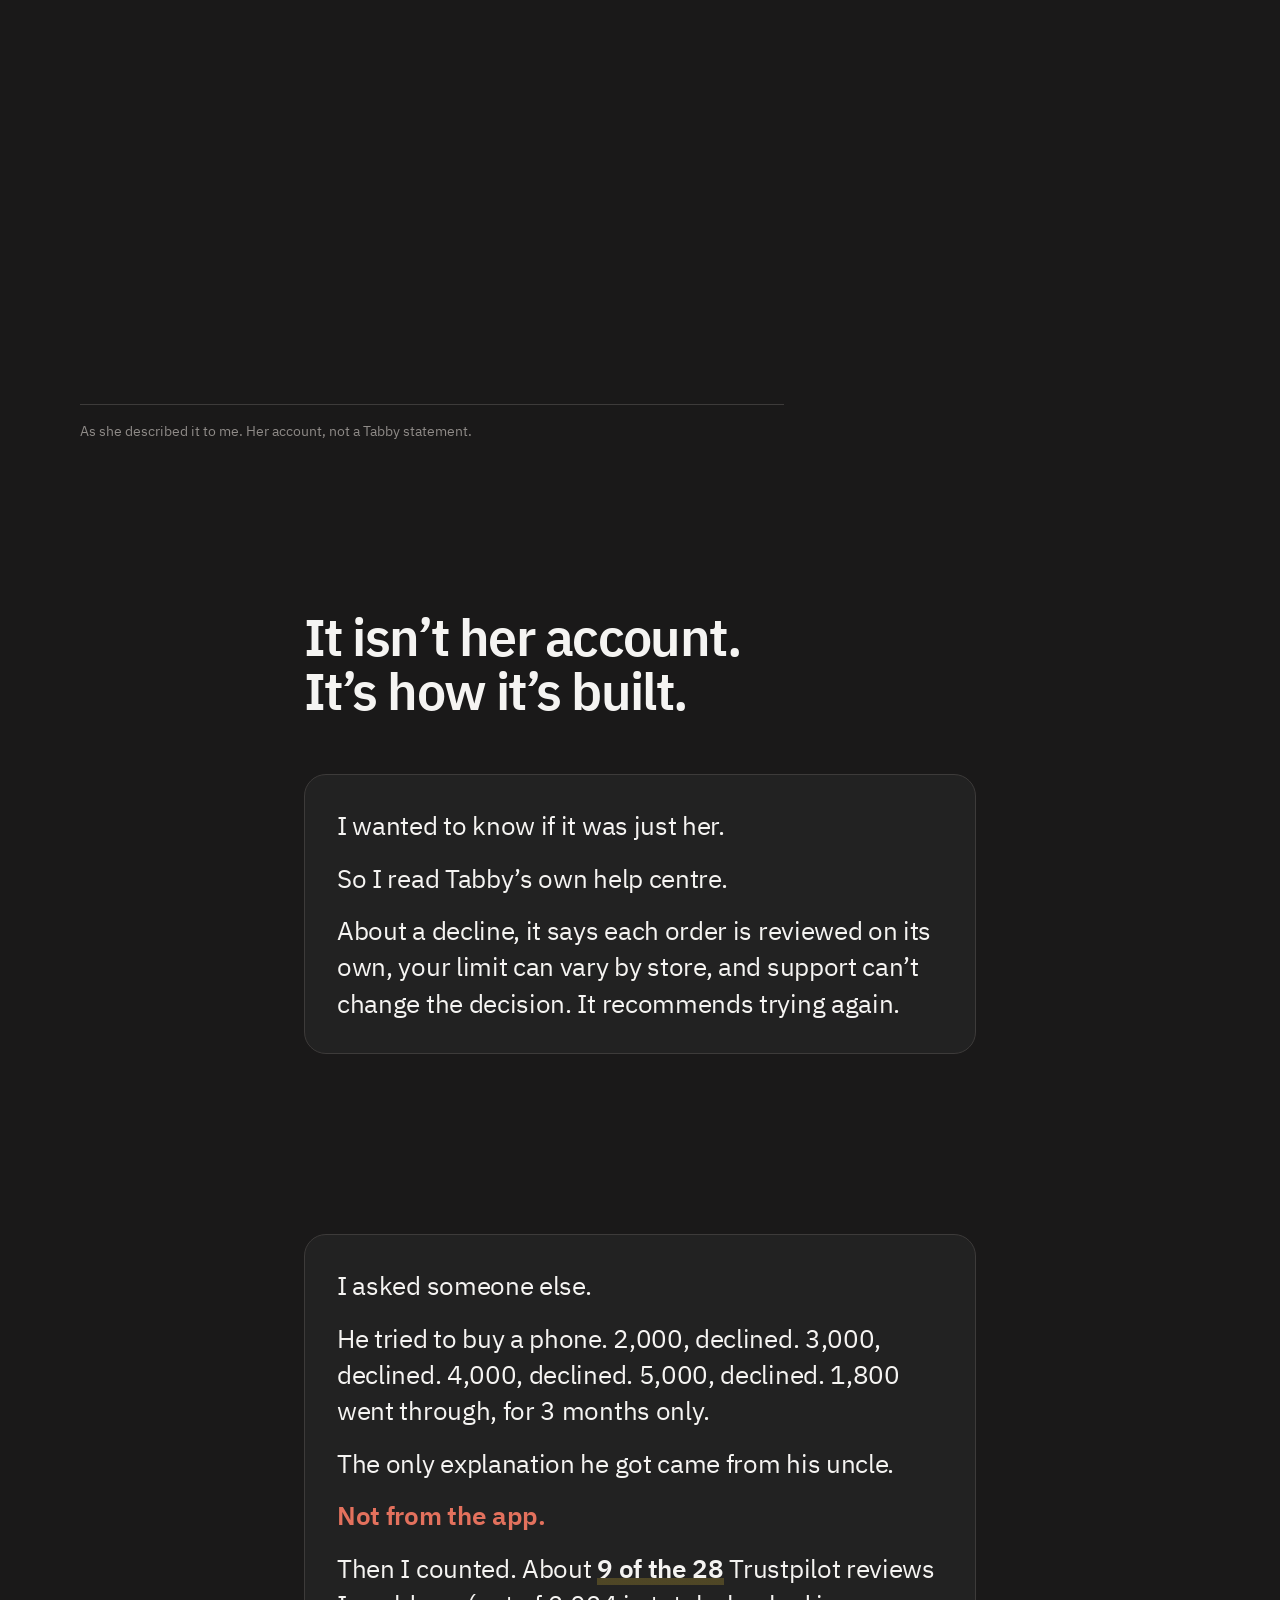
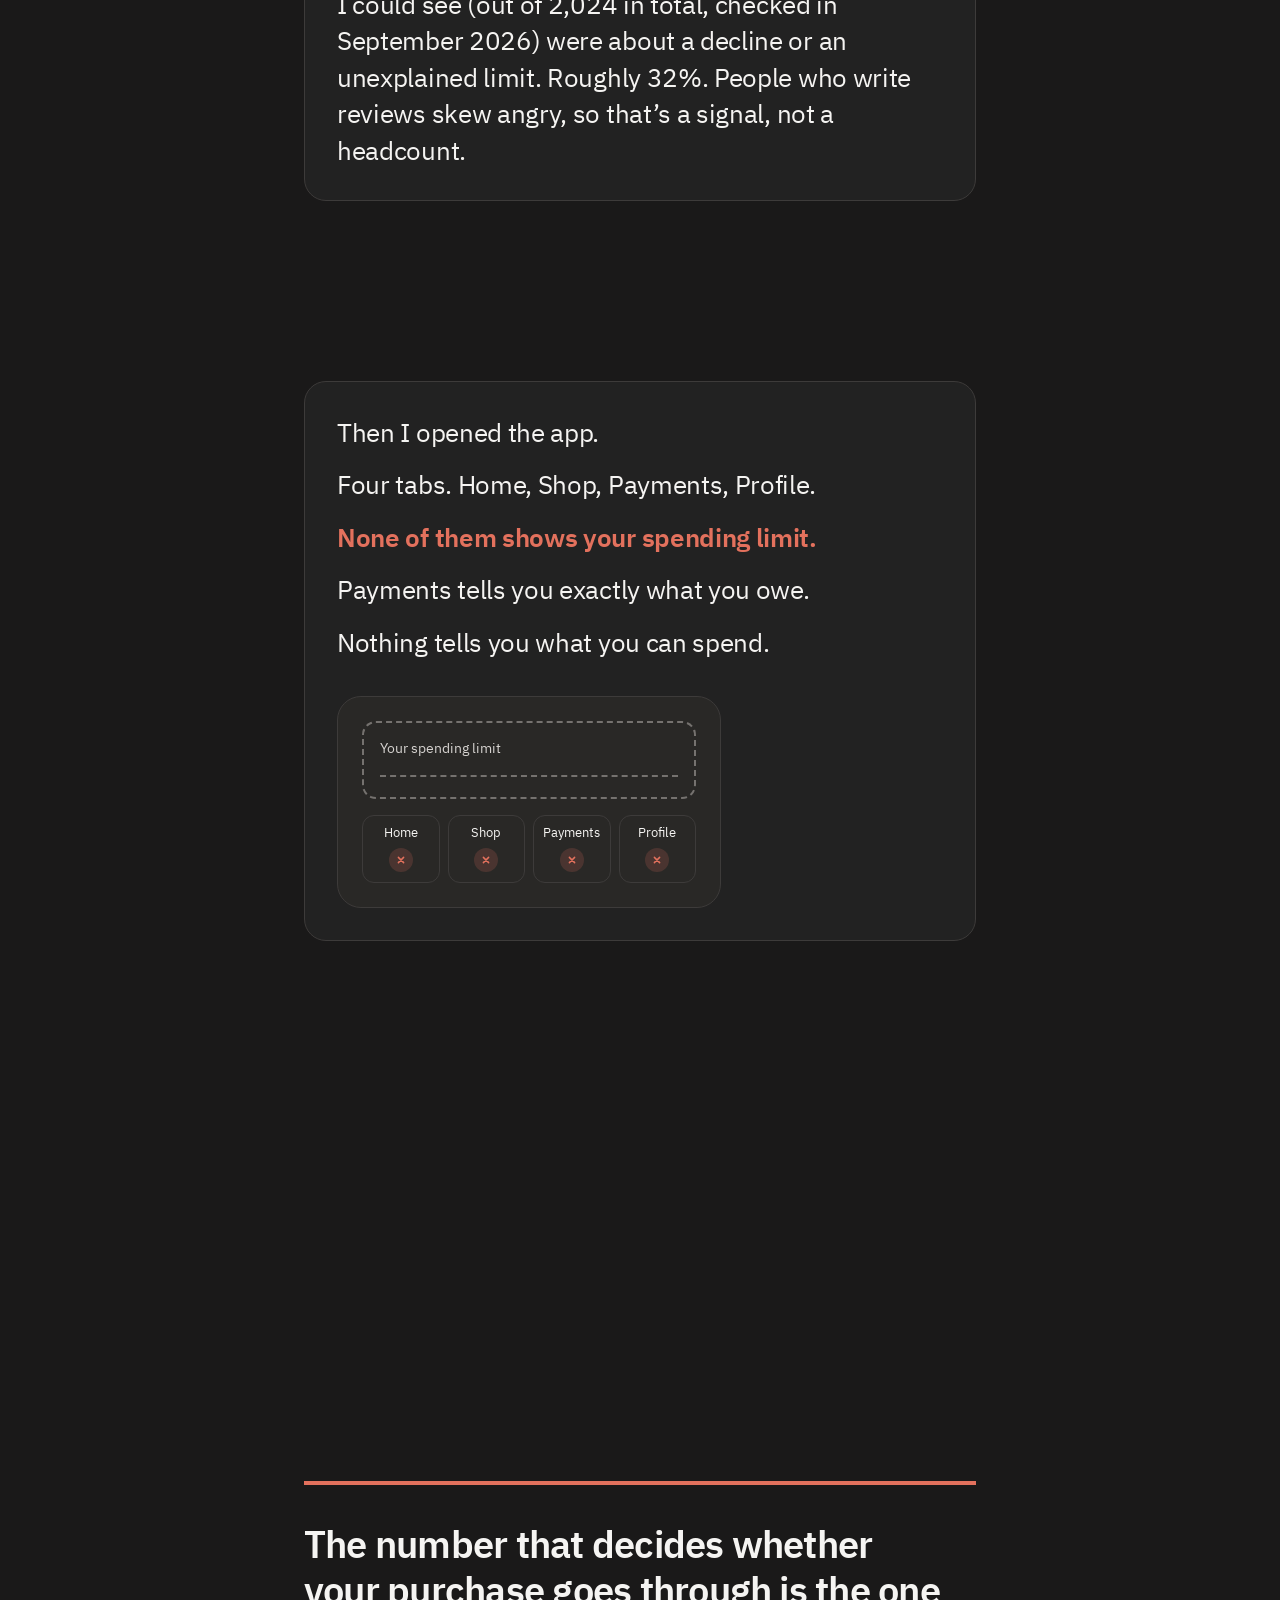
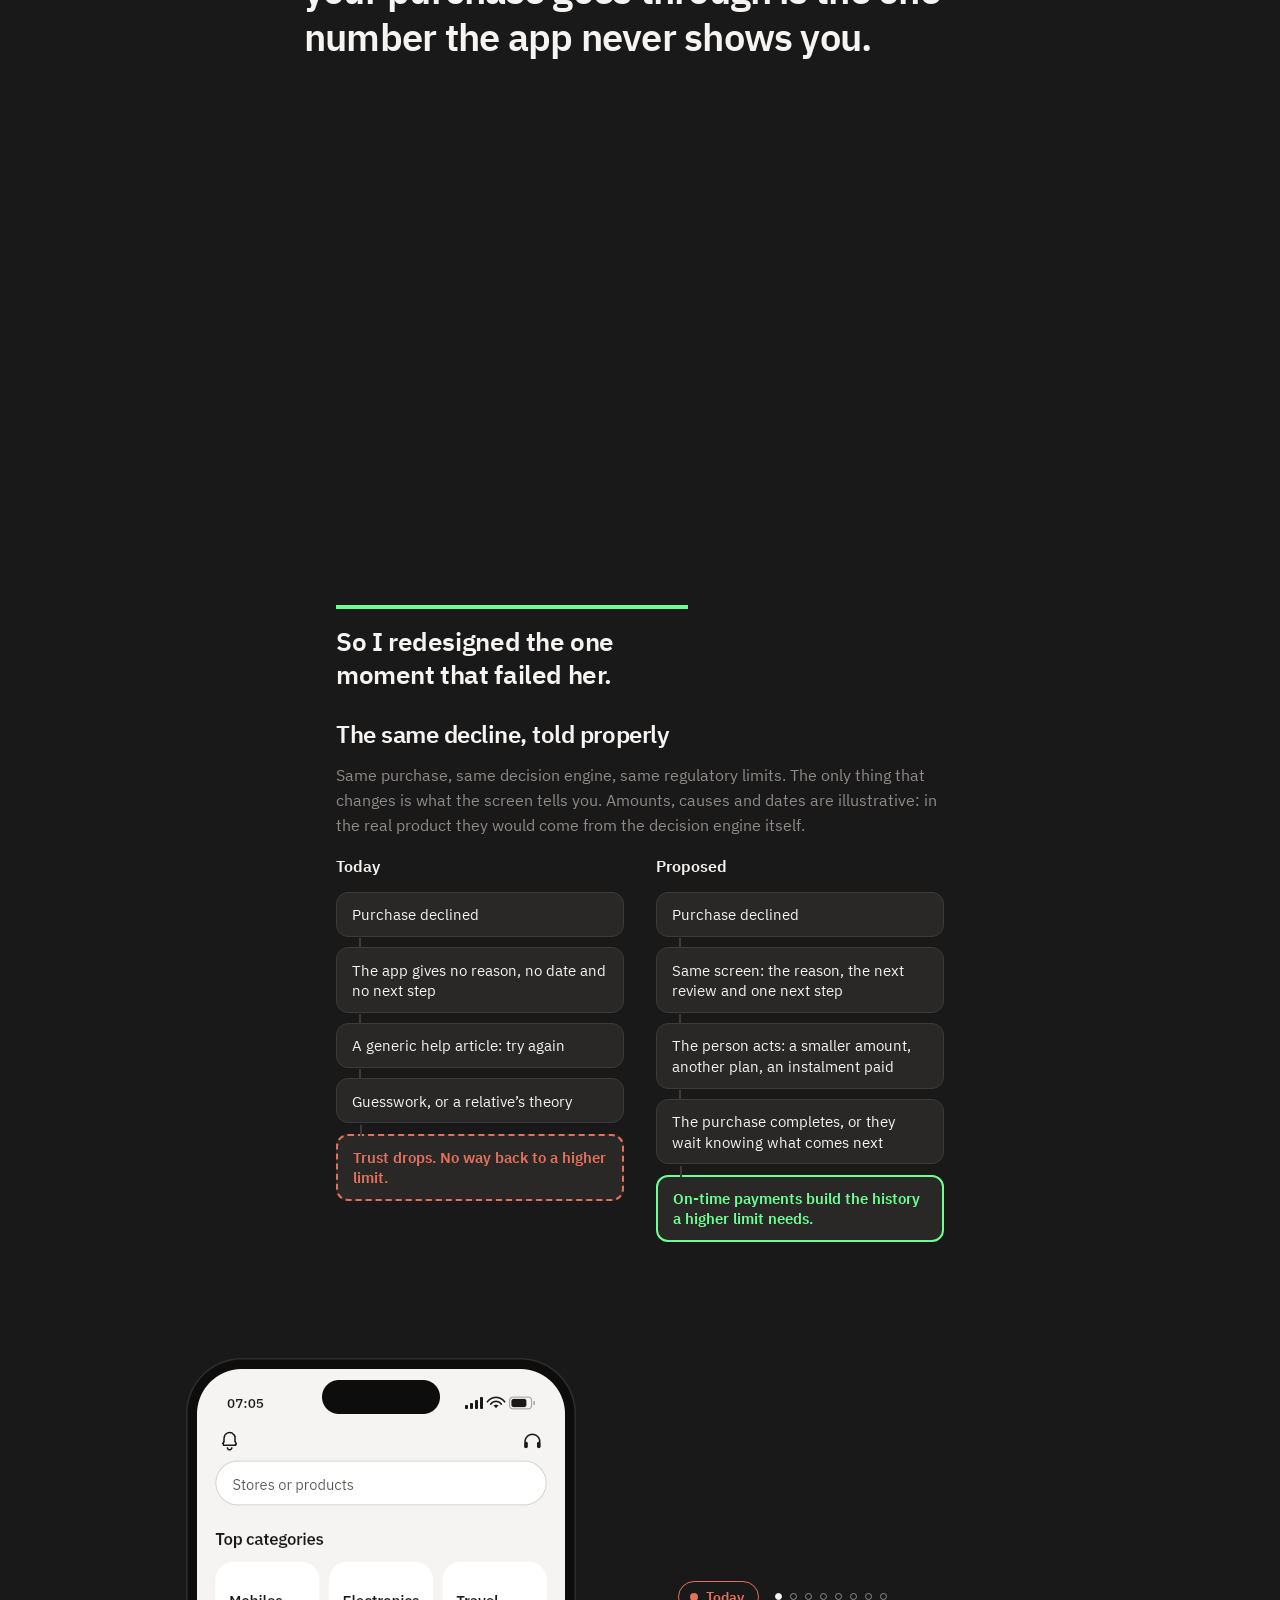
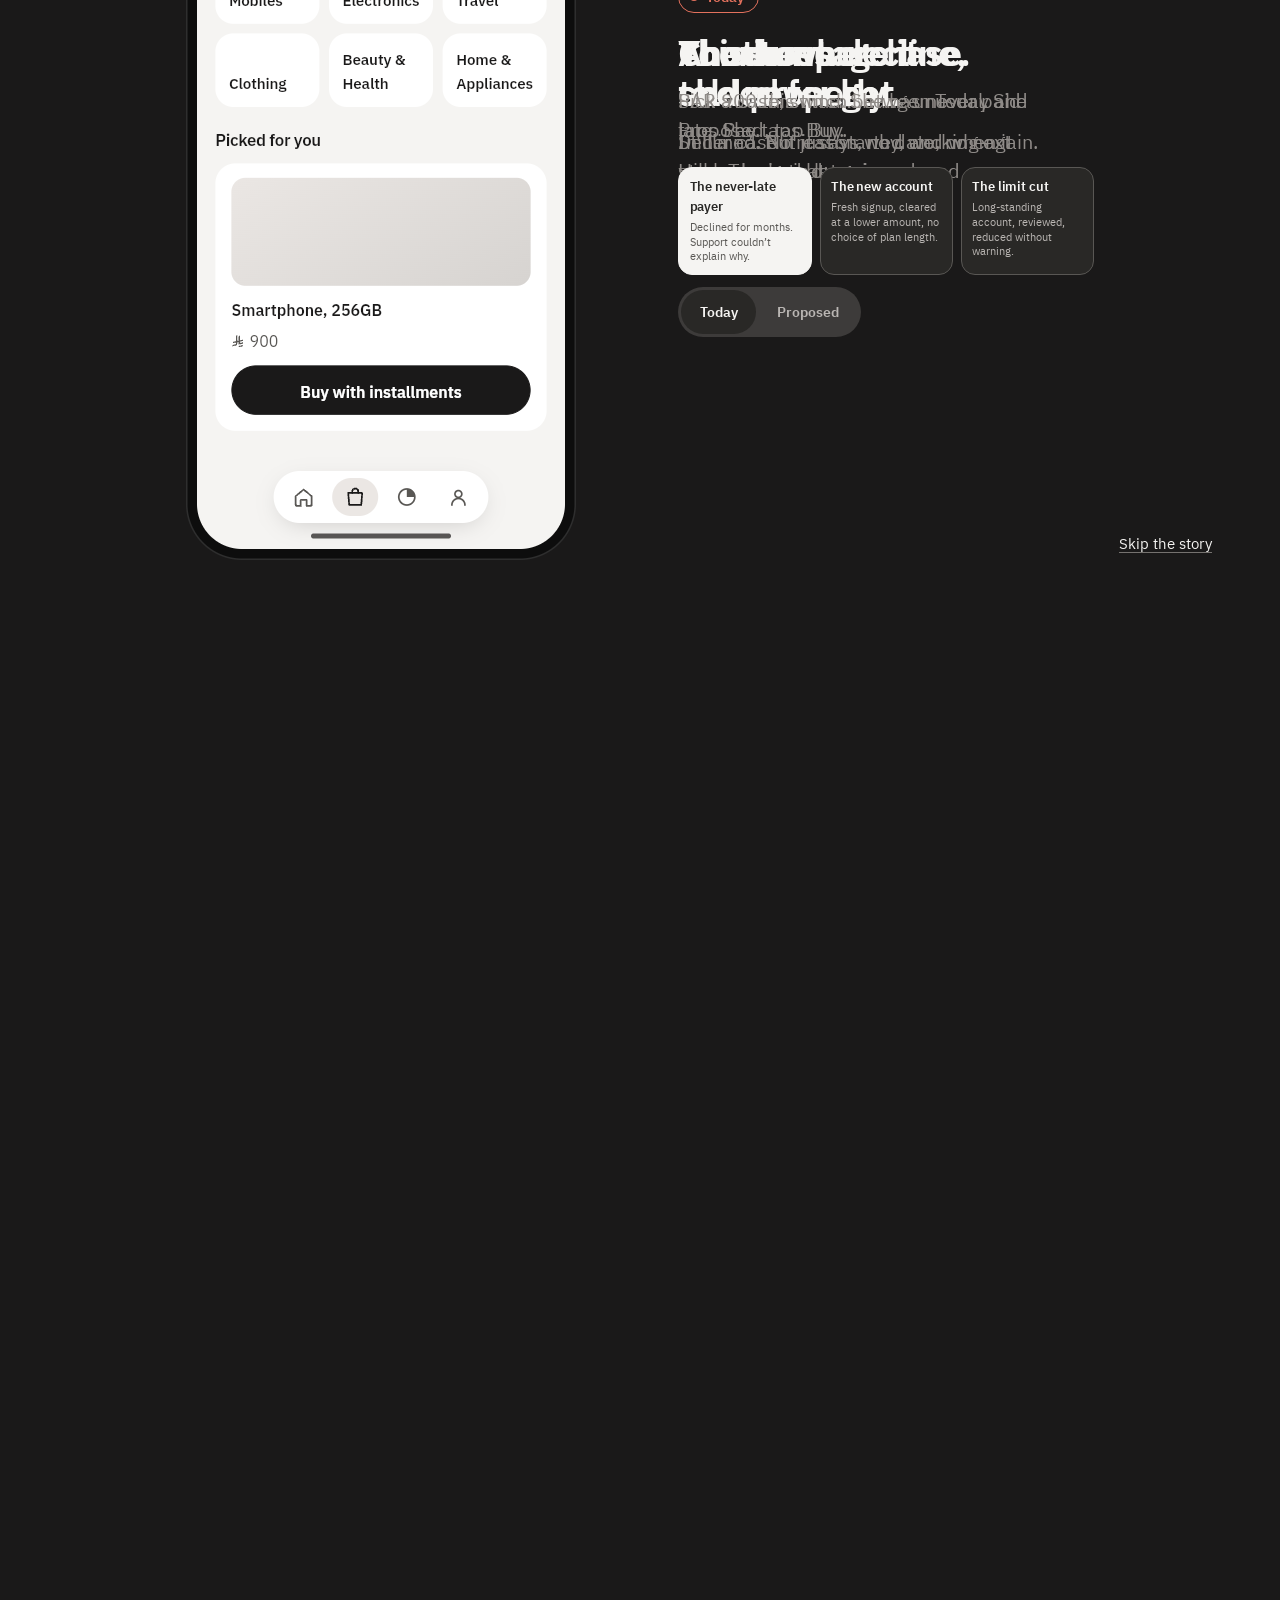
==== commit 7bf2eb54: "Lead with the point: screen 1 states the problem, the fix sits under the title, clearer prototype li" ====
--- a/index.html
+++ b/index.html
@@ -93,7 +93,7 @@
         </div>
         <div class="hello__copy">
           <p id="hello-title" class="hello__title"><span class="hello__word" data-i18n="hello.title">Welcome</span></p>
-          <p class="hello__lead" data-i18n="hello.lead">This is my project.</p>
+          <p class="hello__lead" data-i18n="hello.lead">When Tabby declines a purchase, it doesn’t say why. I redesigned that moment.</p>
         </div>
         <a class="hello__cue" href="#welcome">
           <span class="hello__cue-text" data-i18n="hello.cue">Scroll down</span>
@@ -110,13 +110,13 @@
         <div class="welcome__wrap">
         <div class="welcome__copy">
           <p id="welcome-title" class="welcome__title" data-i18n="page.title">Why was I declined?</p>
+          <p class="welcome__fix" data-i18n="welcome.fix">The fix in one sentence: when a purchase is declined, say why, say when it will be looked at again, and offer one thing the person can do.</p>
           <p class="welcome__lead" data-i18n="welcome.lead">It’s a design project.</p>
           <p class="welcome__body" data-i18n="welcome.body">I noticed something in buy-now-pay-later apps. They can decline a purchase and never say why. I redesigned that moment.</p>
-          <p class="welcome__fix" data-i18n="welcome.fix">The fix in one sentence: when a purchase is declined, say why, say when it will be looked at again, and offer one thing the person can do.</p>
           <p class="welcome__note" data-i18n="welcome.note">It’s an independent concept of mine. It isn’t made by, or affiliated with, Tabby.</p>
           <p class="welcome__links">
             <a class="welcome__go" href="#pain" data-i18n="welcome.start">Read the story</a>
-            <a class="welcome__skip" href="#prototype" data-i18n="welcome.skip">Go to the prototype</a>
+            <a class="welcome__skip" href="#prototype" data-i18n="welcome.skip">See the redesigned screen</a>
           </p>
         </div>
         <div class="wcard" aria-hidden="true">
@@ -201,7 +201,7 @@
           <p class="story__beat" data-i18n="s2.a10">He tried to buy a phone. 2,000, declined. 3,000, declined. 4,000, declined. 5,000, declined. 1,800 went through, for 3 months only.</p>
           <p class="story__beat" data-i18n="s2.a11">The only explanation he got came from his uncle.</p>
           <p class="story__beat story__pressure" data-i18n="s2.a12">Not from the app.</p>
-          <p class="story__beat" data-i18n="s2.a13Html">Then I counted. About <strong>9 of the 28</strong> Trustpilot reviews I could see were about a decline or an unexplained limit. Roughly 32%. People who write reviews skew angry, so that’s a signal, not a headcount.</p>
+          <p class="story__beat" data-i18n="s2.a13Html">Then I counted. About <strong>9 of the 28</strong> Trustpilot reviews I could see (out of 2,024 in total, checked in September 2026) were about a decline or an unexplained limit. Roughly 32%. People who write reviews skew angry, so that’s a signal, not a headcount.</p>
         </div>
         <div class="story__act" data-act="3">
           <p class="story__beat" data-i18n="s2.a4" data-chapter="climax">Then I opened the app.</p>
@@ -273,6 +273,7 @@
           <h3 id="cinema-label" class="cinema__label" data-i18n="cinema.label">Her case, played through</h3>
           <div class="cinema__stage">
             <a class="cinema__skip" href="#ending" data-i18n="cinema.skip">Skip the story</a>
+            <div class="cinema__cue" aria-hidden="true"><i></i></div>
             <div class="cinema__phone">
               <div class="cinema__fit">
                 <!-- One box for the phone. The HTML phone (prototype.js) fills it
@@ -310,7 +311,7 @@
            the one-sentence fix. The depth (trade-offs, who it helps, how you
            would know) sits below, after the phone, so the story still lands
            inside the first minute. -->
-      <section id="ending" class="section ending" aria-labelledby="ending-title" data-chapter="conclusion">
+      <section id="ending" class="section ending" aria-labelledby="ending-title" data-chapter="conclusion" data-reveal>
         <h2 id="ending-title" class="ending__h2" data-i18n="end.h2">Now imagine the app had told her.</h2>
         <p class="ending__beat" data-i18n="end.l1">Why her payments were declined.</p>
         <p class="ending__beat" data-i18n="end.l2">When it would be looked at again.</p>
@@ -319,11 +320,11 @@
         <p class="ending__fix" data-i18n="end.fix">Say why. Say when it will be looked at again. Say when it’s over.</p>
       </section>
 
-      <section id="cases" class="section cases" aria-labelledby="cases-title">
+      <section id="cases" class="section cases" aria-labelledby="cases-title" data-reveal>
         <h2 id="cases-title" data-i18n="cases.h2">Three people, one gap</h2>
         <p class="section-lede" data-i18n="cases.lede">Two are people I spoke to. The third is a pattern in public reviews. None of it is a Tabby statement.</p>
         <div class="cases__grid">
-          <article class="case">
+          <article class="case" data-reveal>
             <h3 class="case__title" data-i18n="cases.c1.title">The never-late payer</h3>
             <dl class="case__list">
               <div><dt data-i18n="cases.fact">What happened</dt><dd data-i18n="cases.c1.fact">Pays upfront, never late. Declined for months. Support couldn’t explain why.</dd></div>
@@ -331,7 +332,7 @@
               <div class="case__fix"><dt data-i18n="cases.fix">What the screen says instead</dt><dd data-i18n="cases.c1.fix">It’s a review. Here’s the date. Nothing is needed from you. We’ll tell you when it lifts.</dd></div>
             </dl>
           </article>
-          <article class="case">
+          <article class="case" data-reveal>
             <h3 class="case__title" data-i18n="cases.c2.title">The new account</h3>
             <dl class="case__list">
               <div><dt data-i18n="cases.fact">What happened</dt><dd data-i18n="cases.c2.fact">Tried 2,000, 3,000, 4,000 and 5,000: all declined. 1,800 went through, for 3 months only.</dd></div>
@@ -339,7 +340,7 @@
               <div class="case__fix"><dt data-i18n="cases.fix">What the screen says instead</dt><dd data-i18n="cases.c2.fix">Your account is new, so your limit starts lower. Here’s what fits: a smaller amount, or another plan length.</dd></div>
             </dl>
           </article>
-          <article class="case">
+          <article class="case" data-reveal>
             <h3 class="case__title" data-i18n="cases.c3.title">The limit cut</h3>
             <dl class="case__list">
               <div><dt data-i18n="cases.fact">What happened</dt><dd data-i18n="cases.c3.fact">A long-standing account, reviewed, and its limit reduced without warning.</dd></div>
@@ -350,7 +351,7 @@
         </div>
       </section>
 
-      <section id="skipped" class="section" aria-labelledby="skip-title">
+      <section id="skipped" class="section" aria-labelledby="skip-title" data-reveal>
         <h2 id="skip-title" data-i18n="skip.h2">What I chose not to build</h2>
         <ul class="skipped">
           <li data-i18n="skip.l1Html"><strong>A real Tabby connection.</strong> This is a static demonstration with realistic mock data: no backend, no accounts, no database.</li>
@@ -359,7 +360,7 @@
         </ul>
       </section>
 
-      <section id="why-not" class="section">
+      <section id="why-not" class="section" data-reveal>
         <h2 data-i18n="page.whyH2"></h2>
         <p class="section-lede" data-i18n="page.whyLede"></p>
         <ol class="reasons">
@@ -371,13 +372,13 @@
         </ol>
       </section>
 
-      <section id="who" class="section">
+      <section id="who" class="section" data-reveal>
         <h2 data-i18n="page.whoH2"></h2>
         <p data-i18n="page.whoP1"></p>
         <p data-i18n="page.whoP2"></p>
       </section>
 
-      <section id="metrics" class="section">
+      <section id="metrics" class="section" data-reveal>
         <h2 data-i18n="page.metricsH2"></h2>
         <p class="section-lede" data-i18n="page.metricsLede"></p>
         <ul class="metrics">
@@ -388,13 +389,13 @@
         <p data-i18n="page.metricsHow">How I’d run it: show the new decline screen to half of new and recently reviewed accounts, keep today’s screen for the other half, and compare these three numbers after a fixed period. I’m not predicting the results.</p>
       </section>
 
-      <section id="ships" class="section" aria-labelledby="ships-title">
+      <section id="ships" class="section" aria-labelledby="ships-title" data-reveal>
         <h2 id="ships-title" data-i18n="ships.h2">What ships first</h2>
         <p class="ships__lead" data-i18n="ships.p1">One screen: the decline screen. Add a reason category, the date of the next review and one next step, and nothing else.</p>
         <p data-i18n="ships.p2">The limit screen, the “restored” message and the plan-length alternatives come after, and each one has to earn its place against the three numbers above.</p>
       </section>
 
-      <section id="sources" class="section" aria-labelledby="sources-title">
+      <section id="sources" class="section" aria-labelledby="sources-title" data-reveal>
         <h2 id="sources-title" data-i18n="sources.h2">Sources and limits</h2>
         <p class="section-lede" data-i18n="sources.lede">What I used, and what it can’t tell you.</p>
         <ul class="sources">
@@ -424,5 +425,6 @@
     <script src="assets/opening.js"></script>
     <script src="assets/phone-version.js"></script>
     <script src="assets/phone.js"></script>
+    <script src="assets/ink.js"></script>
   </body>
 </html>
--- a/assets/app.css
+++ b/assets/app.css
@@ -3432,3 +3432,139 @@
     box-shadow: 0 0 0 1px rgba(26, 25, 25, 0.22);
   }
 }
+
+/* --- 2026-09-26: the story shows the framed device on phones too --------------
+   The frameless phone looked like a broken page on a real phone and overlapped the
+   caption. Inside the story the device keeps its bezel, island and status bar at
+   every width and is scaled to fit (cinema.js), exactly like desktop. */
+@media (max-width: 480px) {
+  .cinema.is-scripted .phone {
+    --bezel: 11px;
+    width: 390px;
+    max-width: none;
+    padding: var(--bezel);
+    border-radius: 56px;
+    background: #0d0d0d;
+    box-shadow: 0 0 0 1.5px #2e2e2e, 0 30px 60px -30px rgba(13, 13, 13, 0.55);
+  }
+  .cinema.is-scripted .phone__screen {
+    height: 780px;
+    min-height: 0;
+    border-radius: 45px;
+    box-shadow: none;
+  }
+  .cinema.is-scripted .island,
+  .cinema.is-scripted .statusbar,
+  .cinema.is-scripted .home-indicator {
+    display: revert;
+  }
+  .cinema.is-scripted .island { display: block; }
+  .cinema.is-scripted .statusbar { display: flex; }
+  .cinema.is-scripted .phone__body {
+    padding: 0.35rem 1.15rem 0;
+    overflow-y: auto;
+  }
+}
+
+/* a scroll cue under the caption while the story waits for the visitor */
+.cinema__cue {
+  display: none;
+}
+.cinema.is-scripted:not([data-scene='8']) .cinema__cue {
+  display: flex;
+  justify-content: center;
+  pointer-events: none;
+}
+.cinema__cue i {
+  width: 22px;
+  height: 34px;
+  border: 2px solid var(--text-muted);
+  border-radius: 12px;
+  position: relative;
+}
+.cinema__cue i::after {
+  content: '';
+  position: absolute;
+  left: 50%;
+  top: 6px;
+  width: 4px;
+  height: 7px;
+  margin-left: -2px;
+  border-radius: 2px;
+  background: var(--page-text);
+  animation: cue-wheel 1.6s var(--ease) infinite;
+}
+@keyframes cue-wheel {
+  0% { transform: translateY(0); opacity: 1; }
+  70% { transform: translateY(12px); opacity: 0; }
+  100% { transform: translateY(0); opacity: 0; }
+}
+
+/* --- ink cursor (desktop, fine pointer, motion allowed) ------------------------ */
+.ink-dot,
+.ink-cloud {
+  position: fixed;
+  top: 0;
+  left: 0;
+  pointer-events: none;
+  z-index: 60;
+  opacity: 0;
+  transition: opacity 0.3s ease;
+}
+.ink-on .ink-dot,
+.ink-on .ink-cloud {
+  opacity: 1;
+}
+.ink-dot {
+  width: 8px;
+  height: 8px;
+  margin: -4px 0 0 -4px;
+  border-radius: 50%;
+  background: var(--page-text);
+}
+.ink-cloud {
+  z-index: 0;
+  width: 360px;
+  height: 360px;
+  margin: -180px 0 0 -180px;
+  border-radius: 50%;
+  background: radial-gradient(closest-side, color-mix(in srgb, var(--pressure) 22%, transparent), color-mix(in srgb, var(--relief) 8%, transparent) 55%, transparent);
+}
+.ink-cloud--2 {
+  width: 520px;
+  height: 520px;
+  margin: -260px 0 0 -260px;
+  background: radial-gradient(closest-side, color-mix(in srgb, var(--relief) 12%, transparent), transparent 70%);
+}
+@media (hover: hover) and (pointer: fine) {
+  .ink-on,
+  .ink-on a,
+  .ink-on button {
+    cursor: none;
+  }
+}
+
+/* --- reveal on scroll for everything below the story --------------------------- */
+.js-reveal [data-reveal] {
+  opacity: 0;
+  transform: translateY(24px);
+}
+.js-reveal [data-reveal].is-seen {
+  opacity: 1;
+  transform: none;
+  transition: opacity 0.9s var(--ease), transform 0.9s var(--ease);
+}
+@media (prefers-reduced-motion: reduce) {
+  .js-reveal [data-reveal] { opacity: 1; transform: none; }
+  .cinema__cue i::after { animation: none; }
+}
+.cinema.is-scripted .cinema__stage { position: sticky; }
+.cinema.is-scripted:not([data-scene='8']) .cinema__cue {
+  position: absolute;
+  inset-inline: 0;
+  bottom: 10px;
+  z-index: 3;
+}
+@media (min-width: 60rem) {
+  .cinema.is-scripted .cinema__cue { display: none !important; }
+}
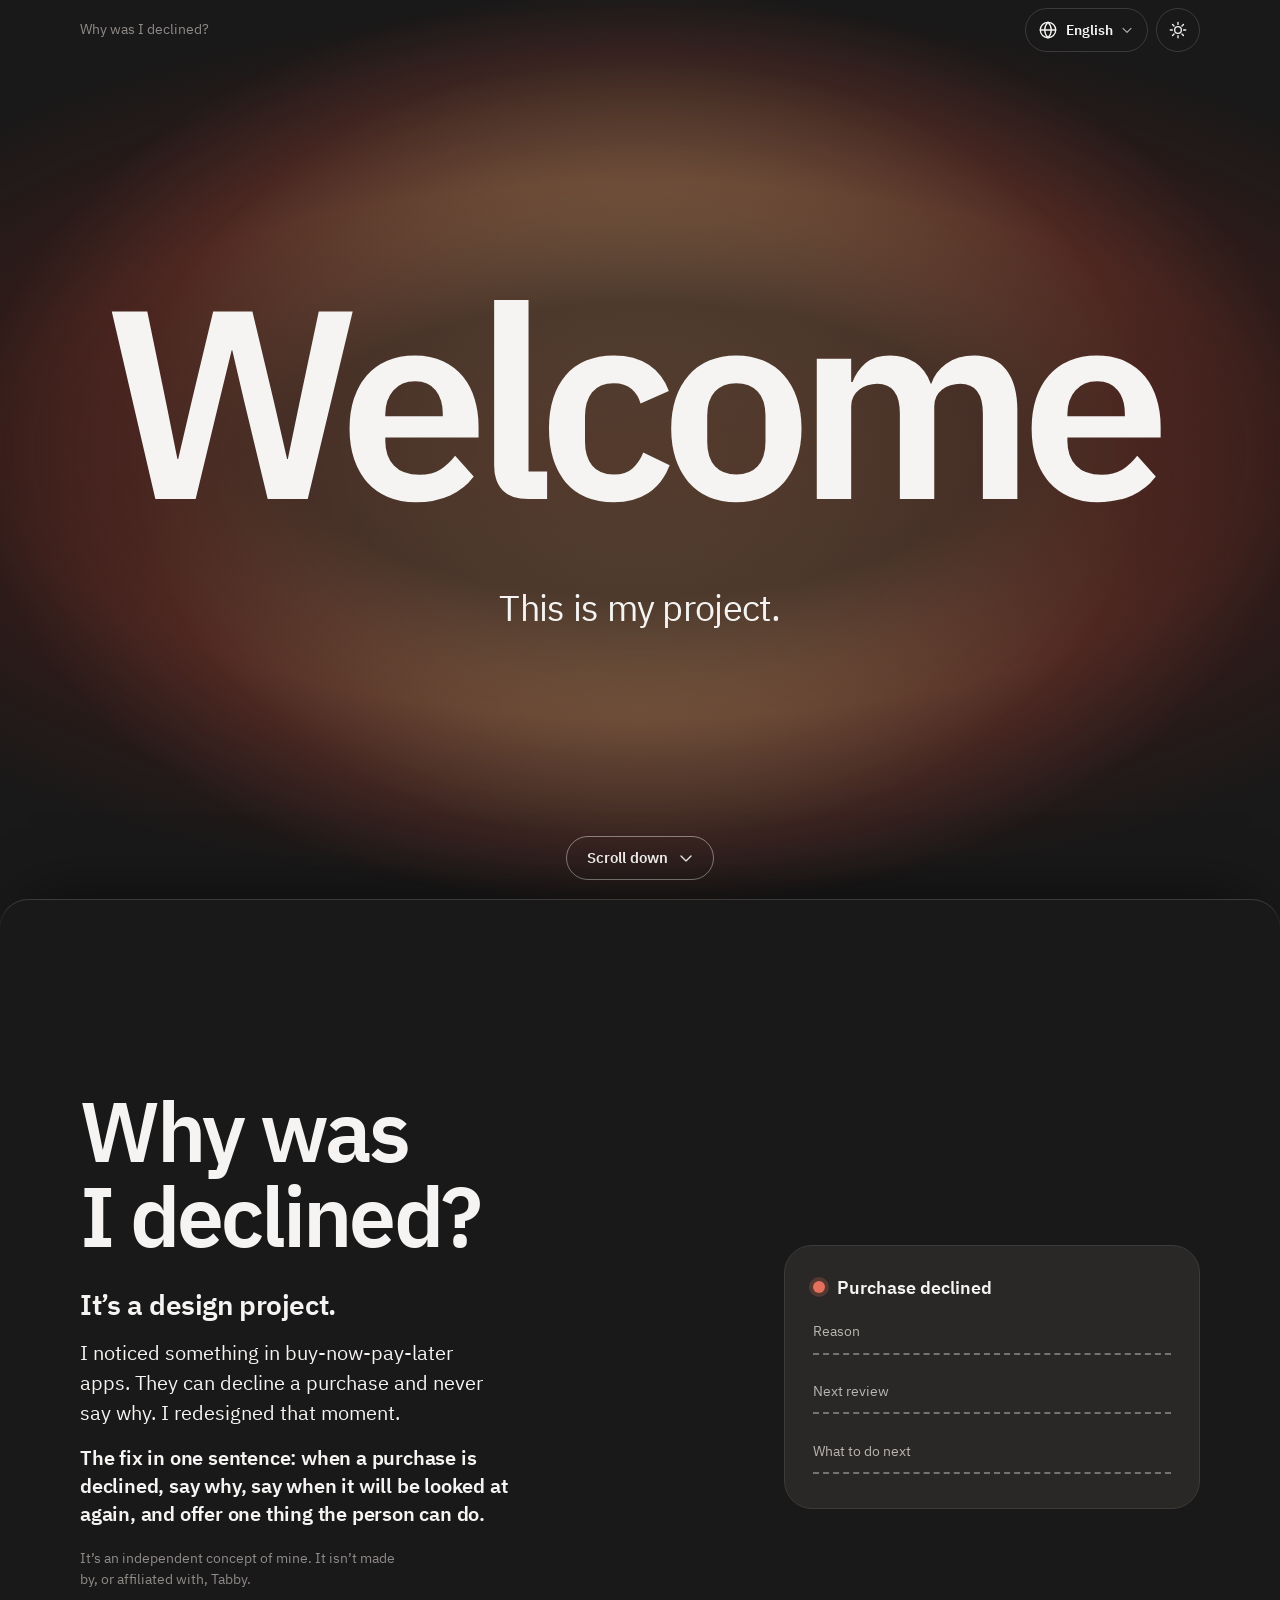
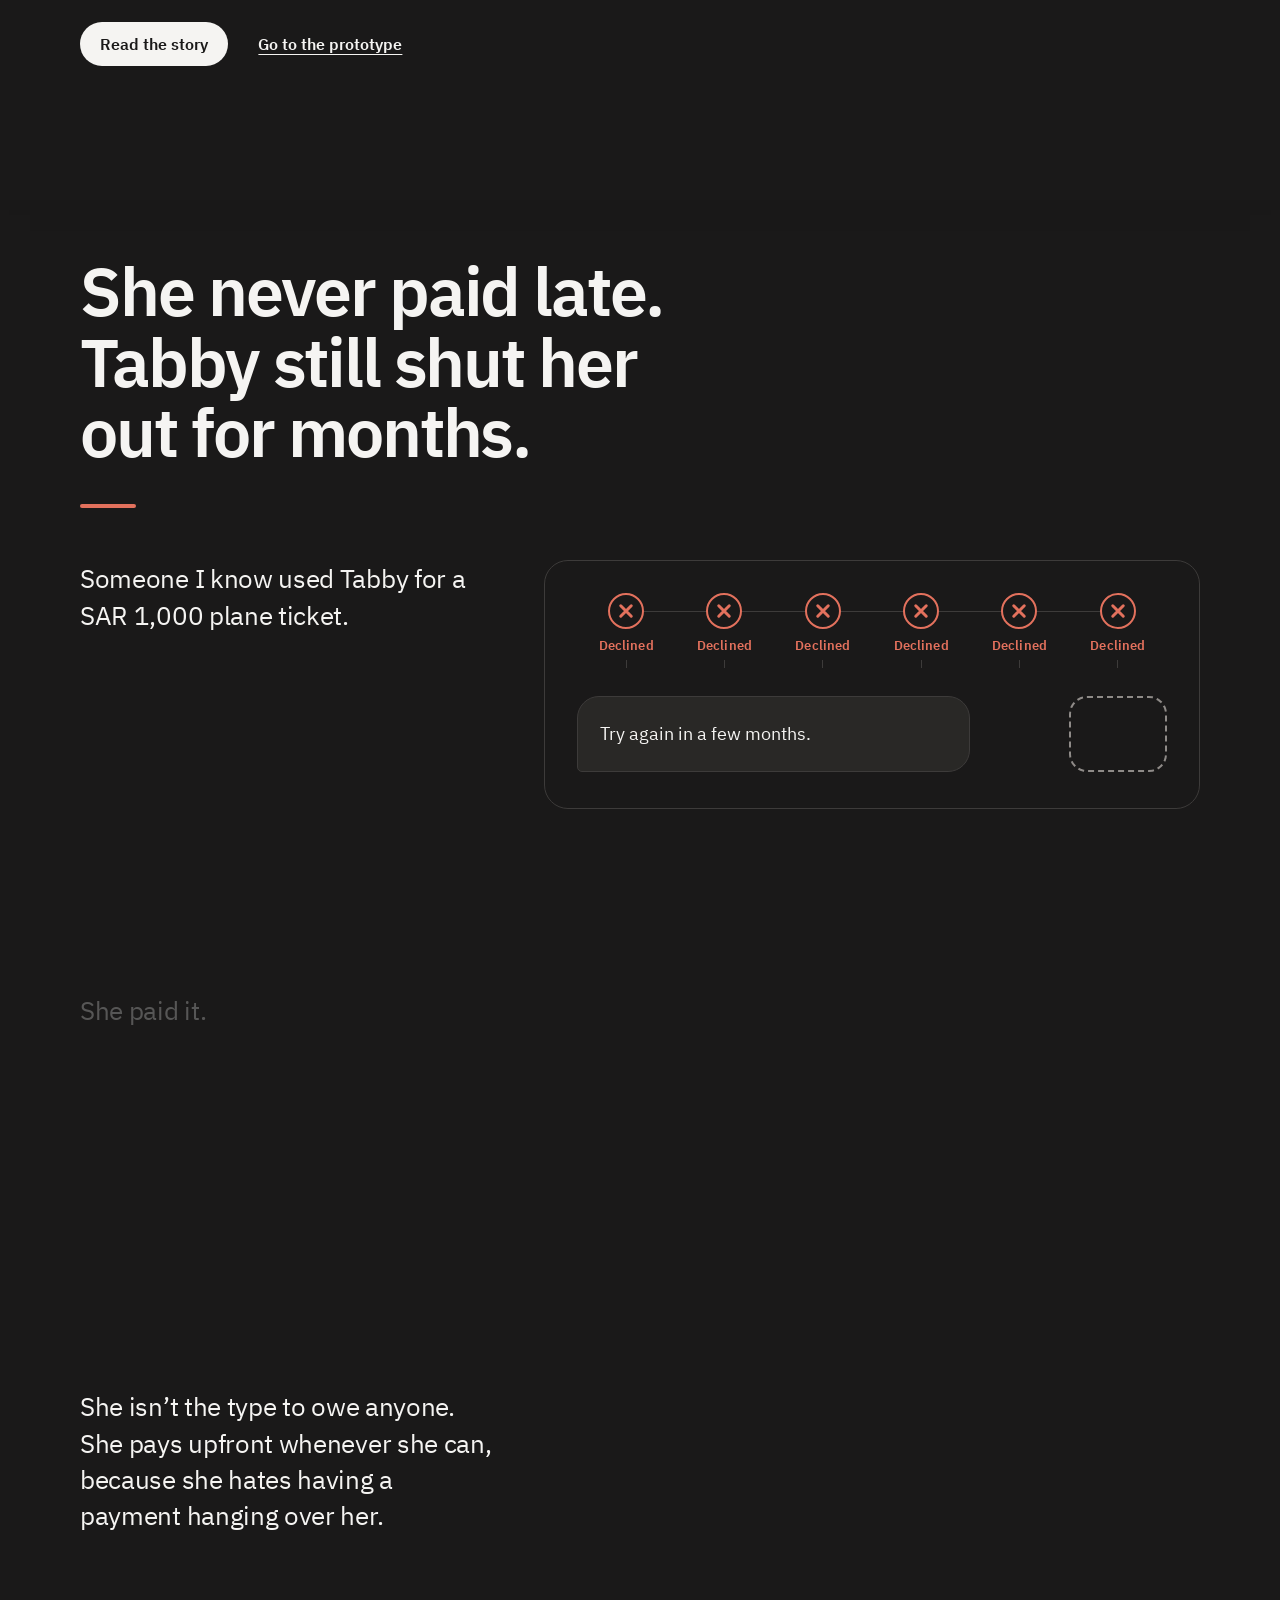
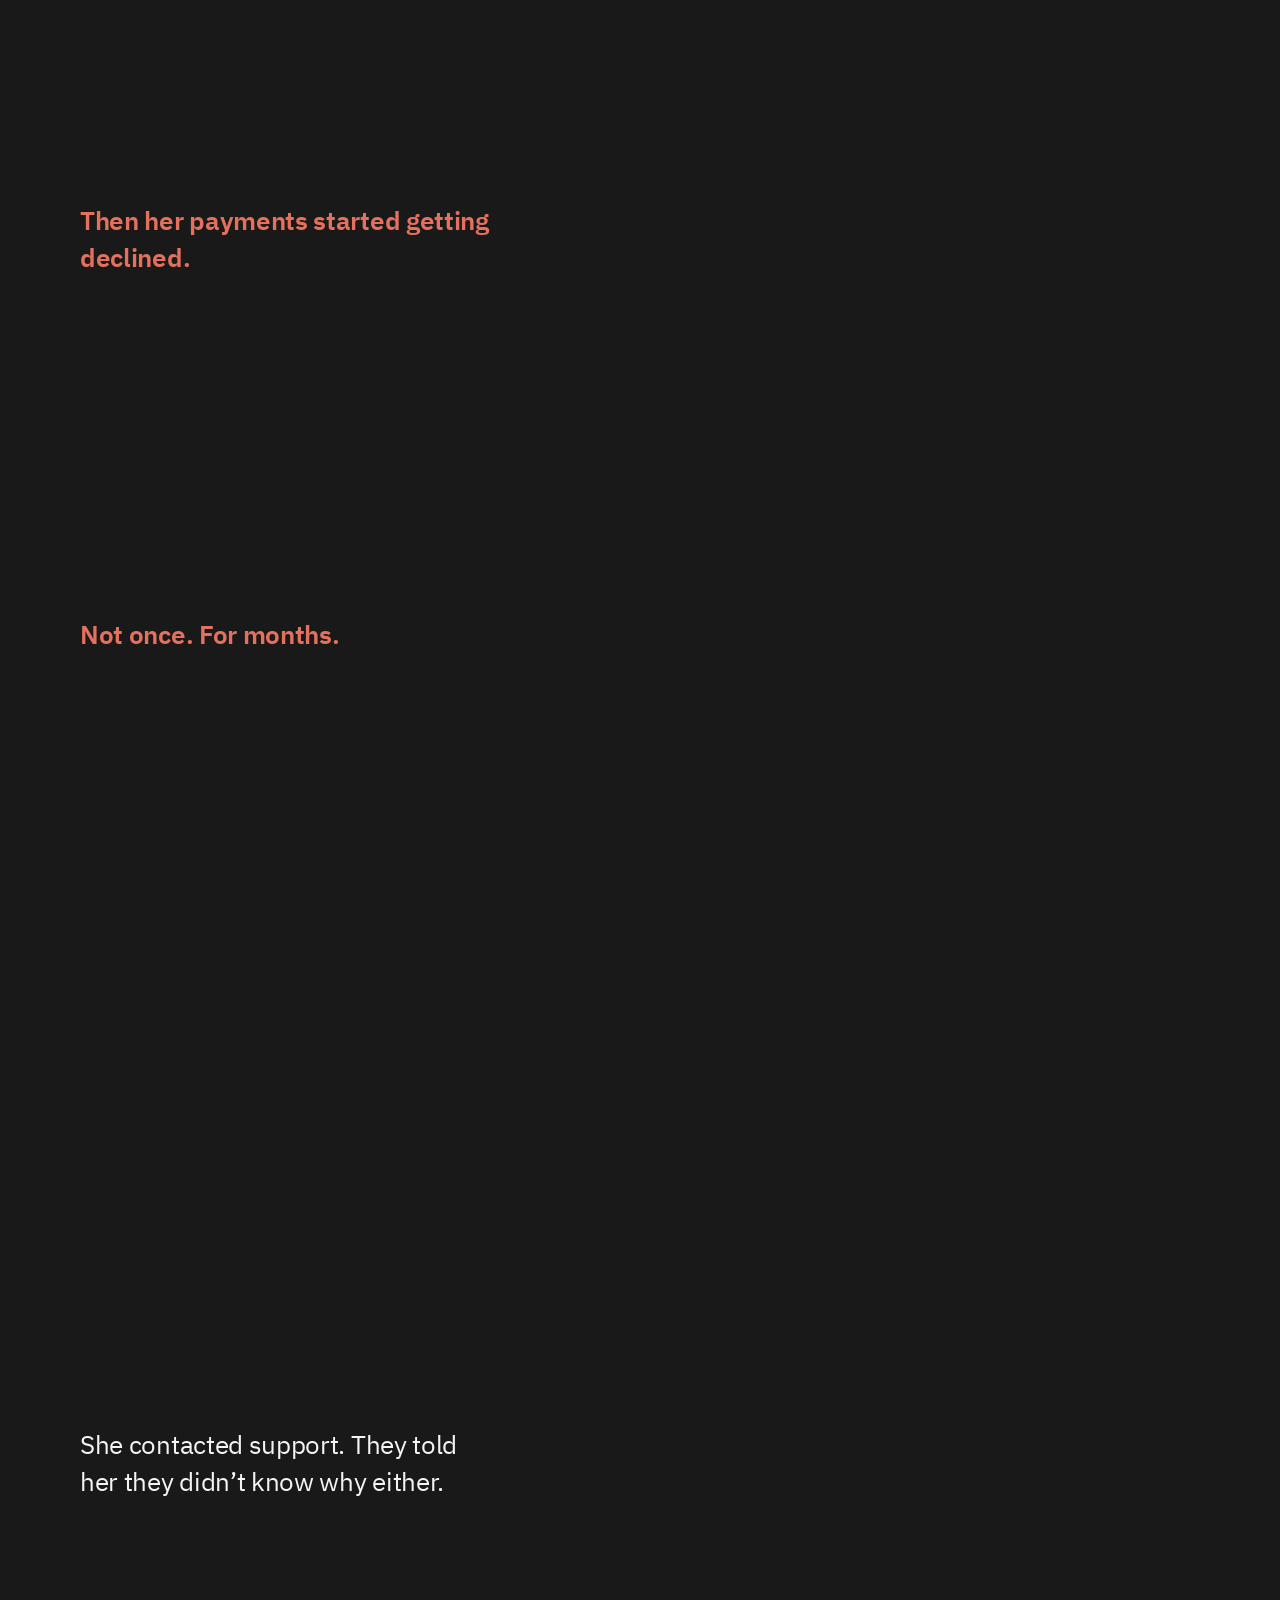
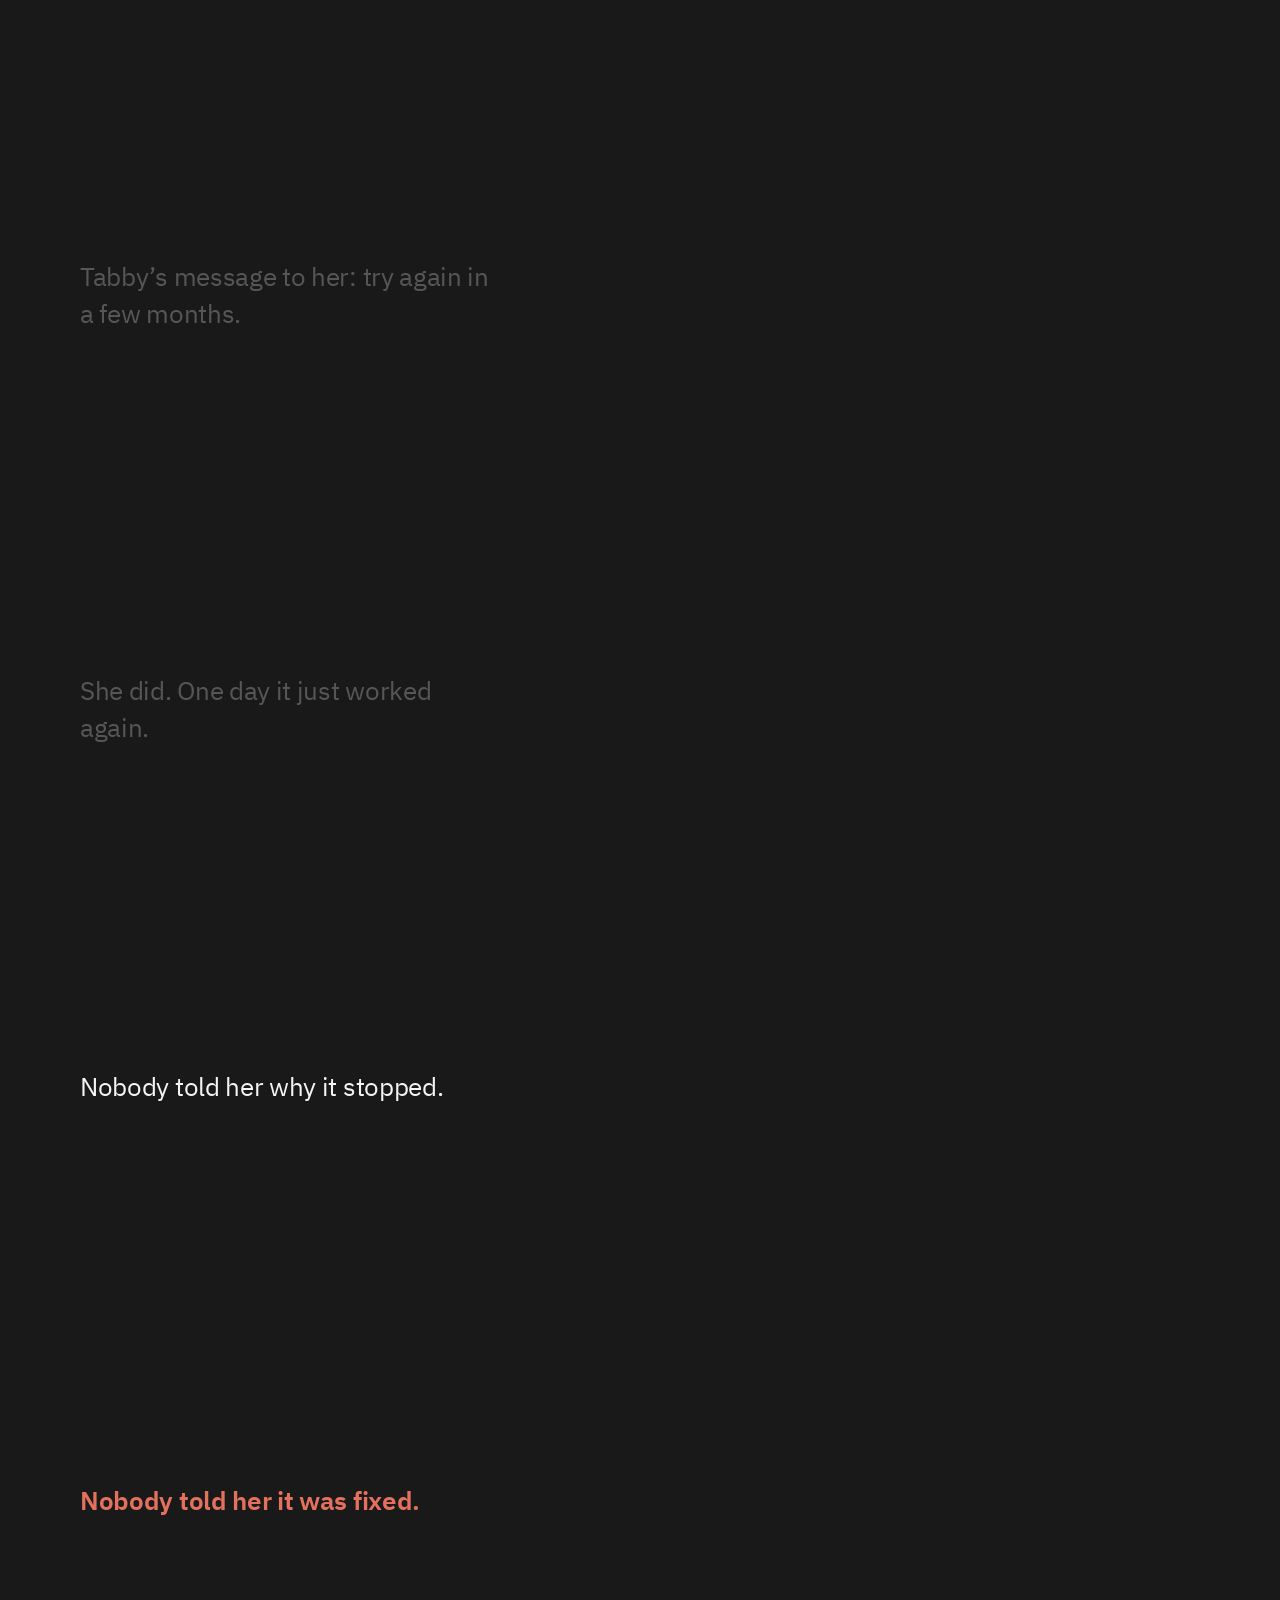
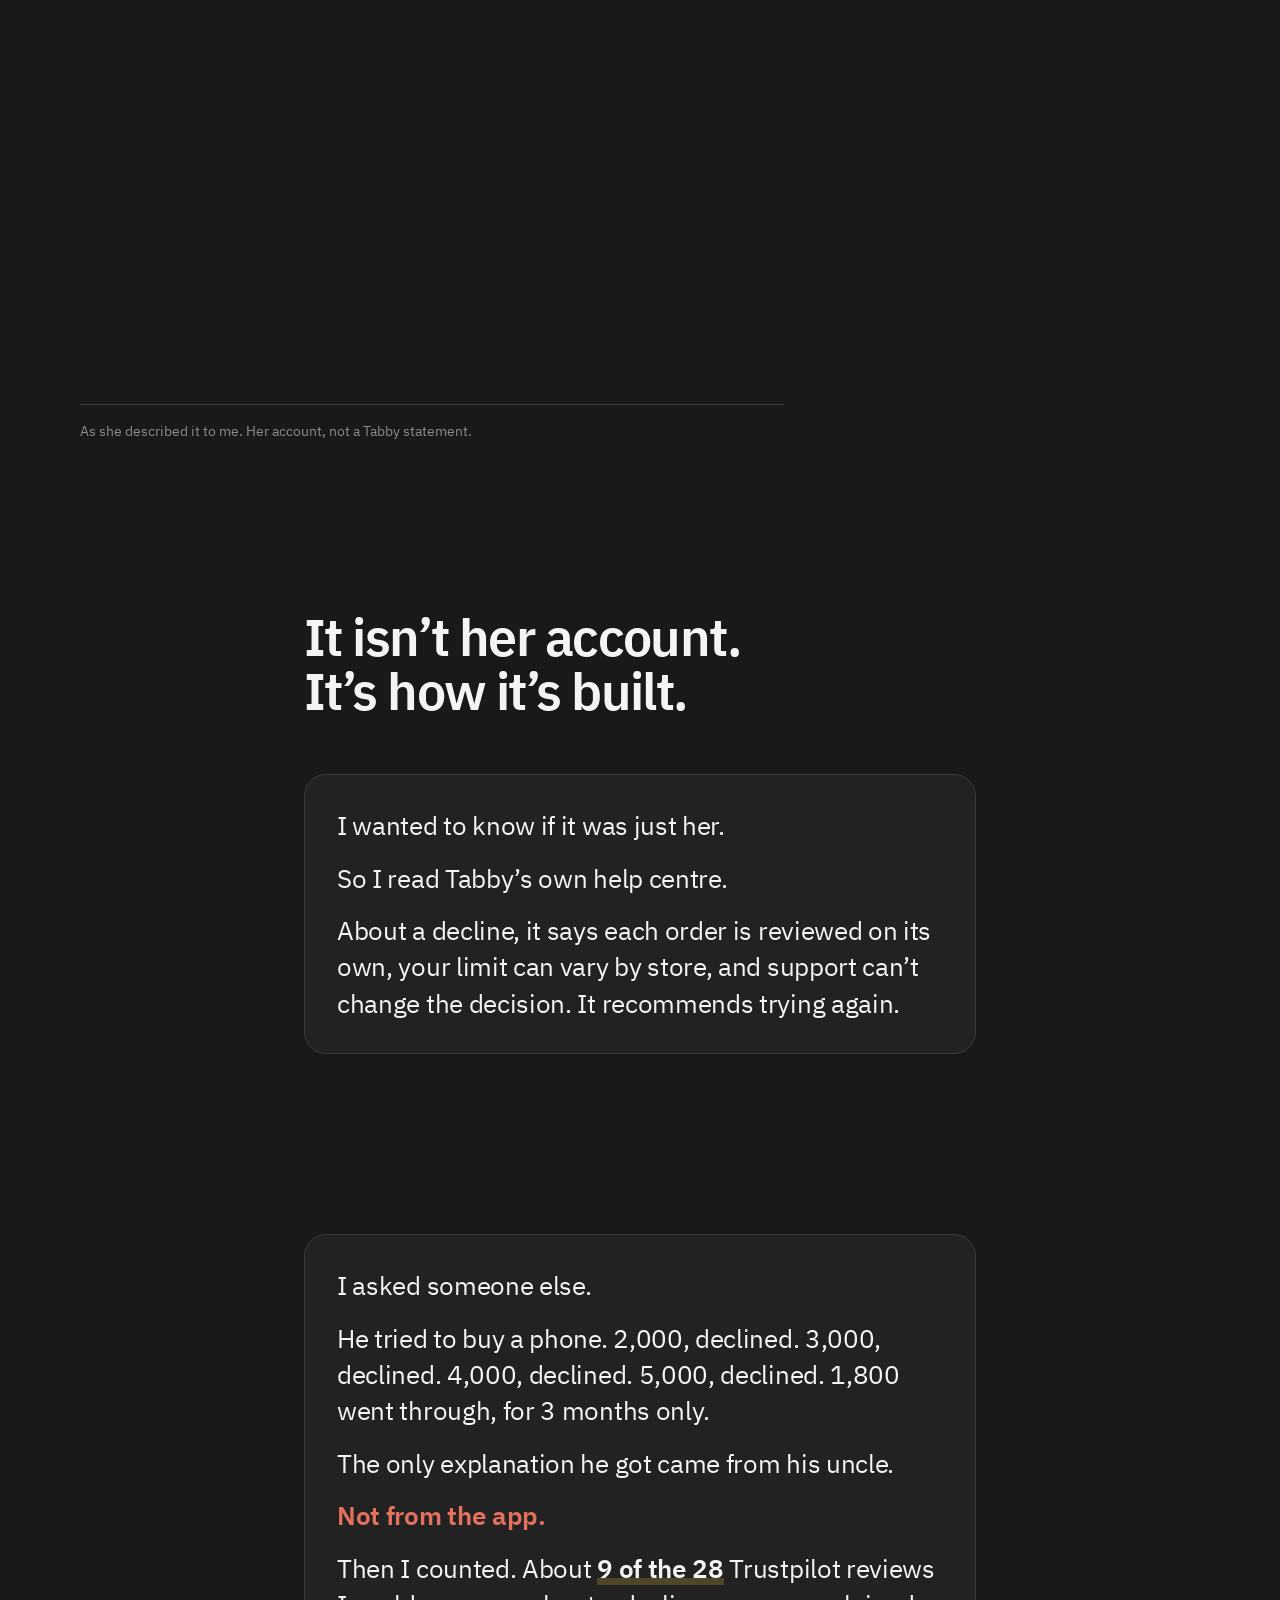
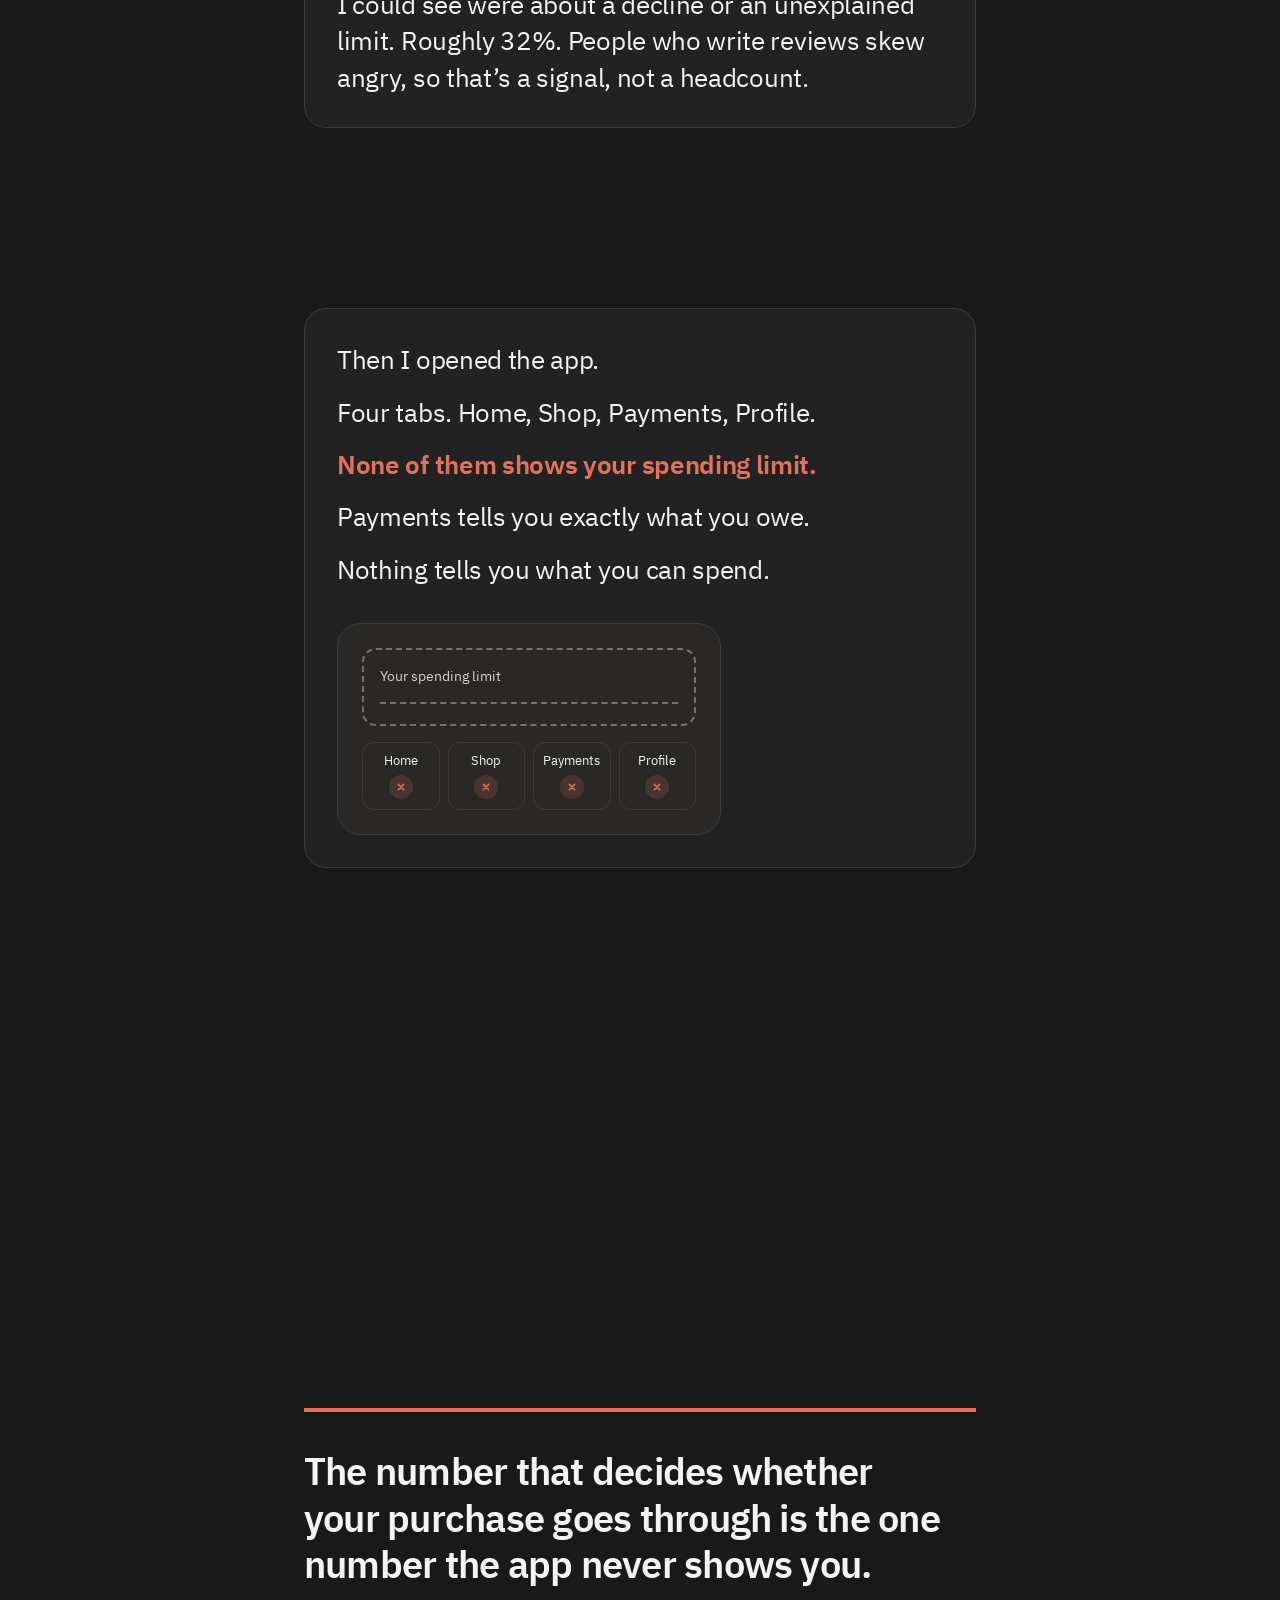
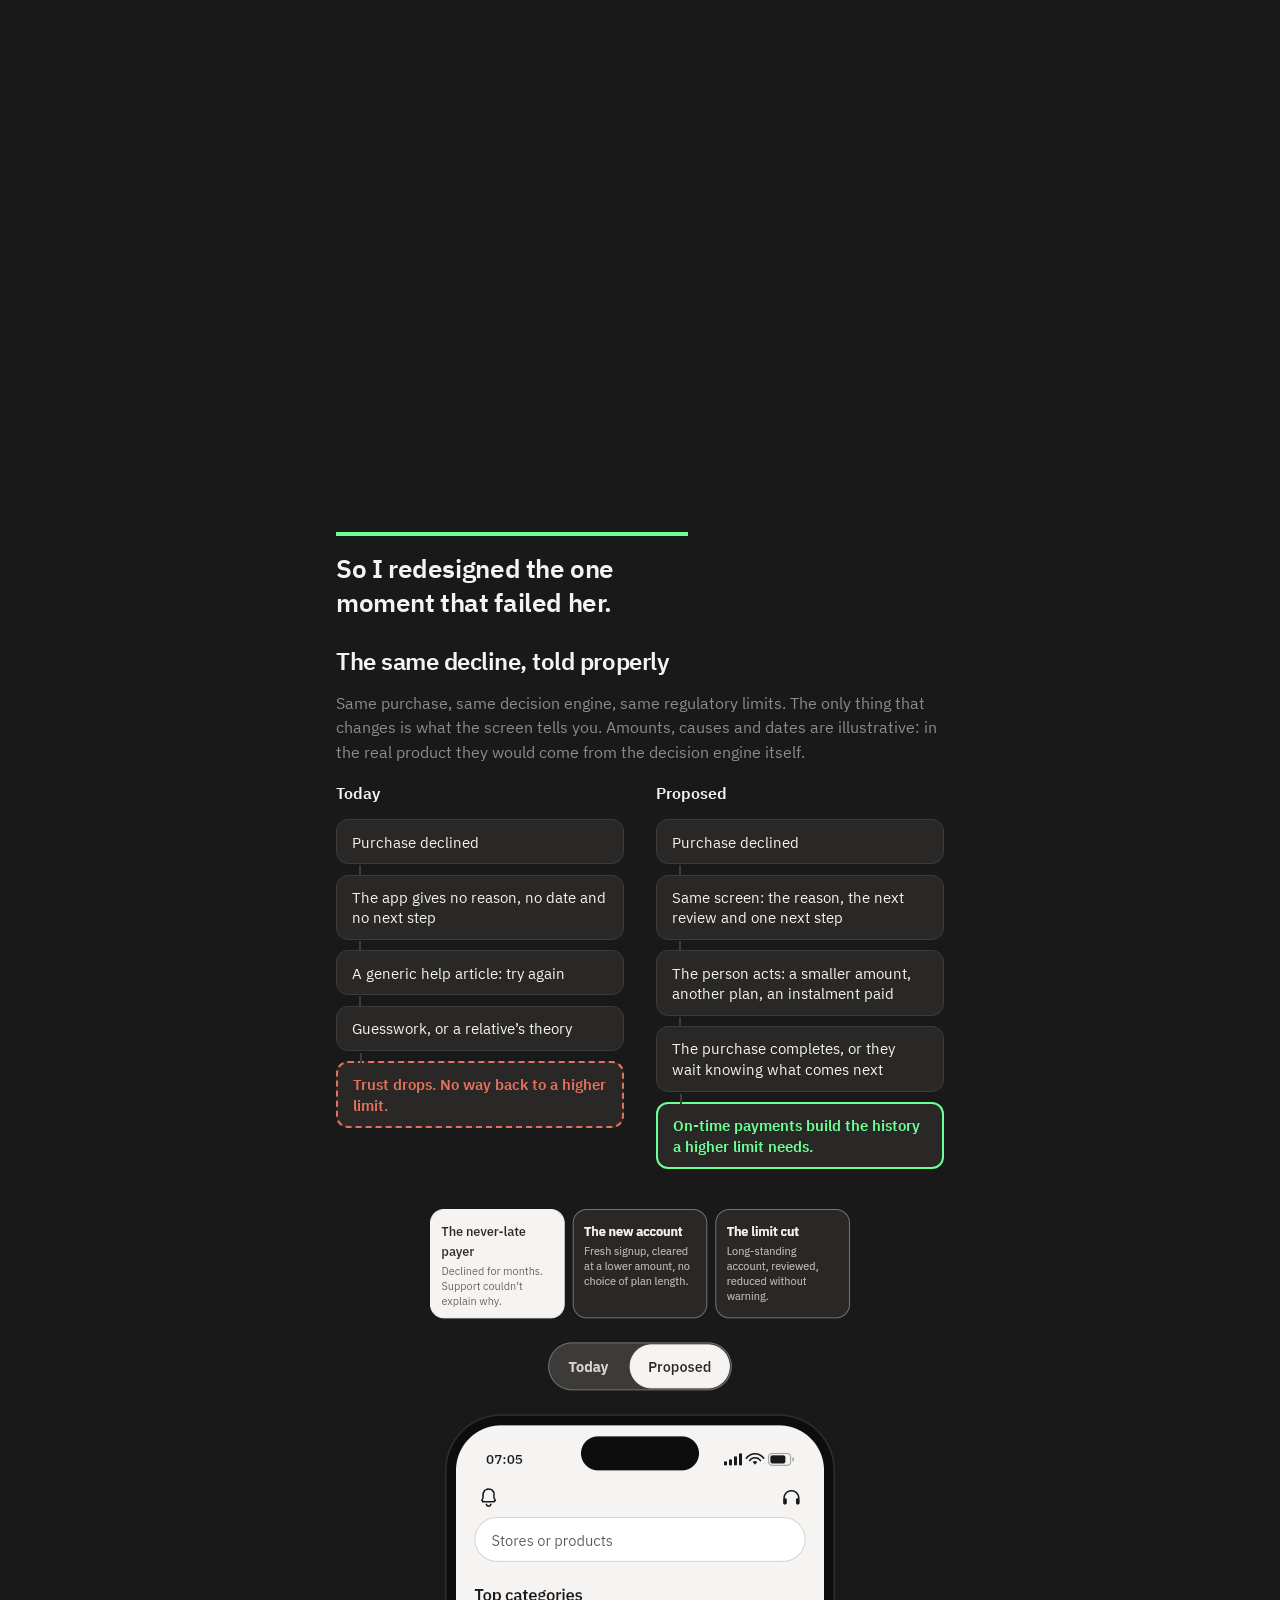
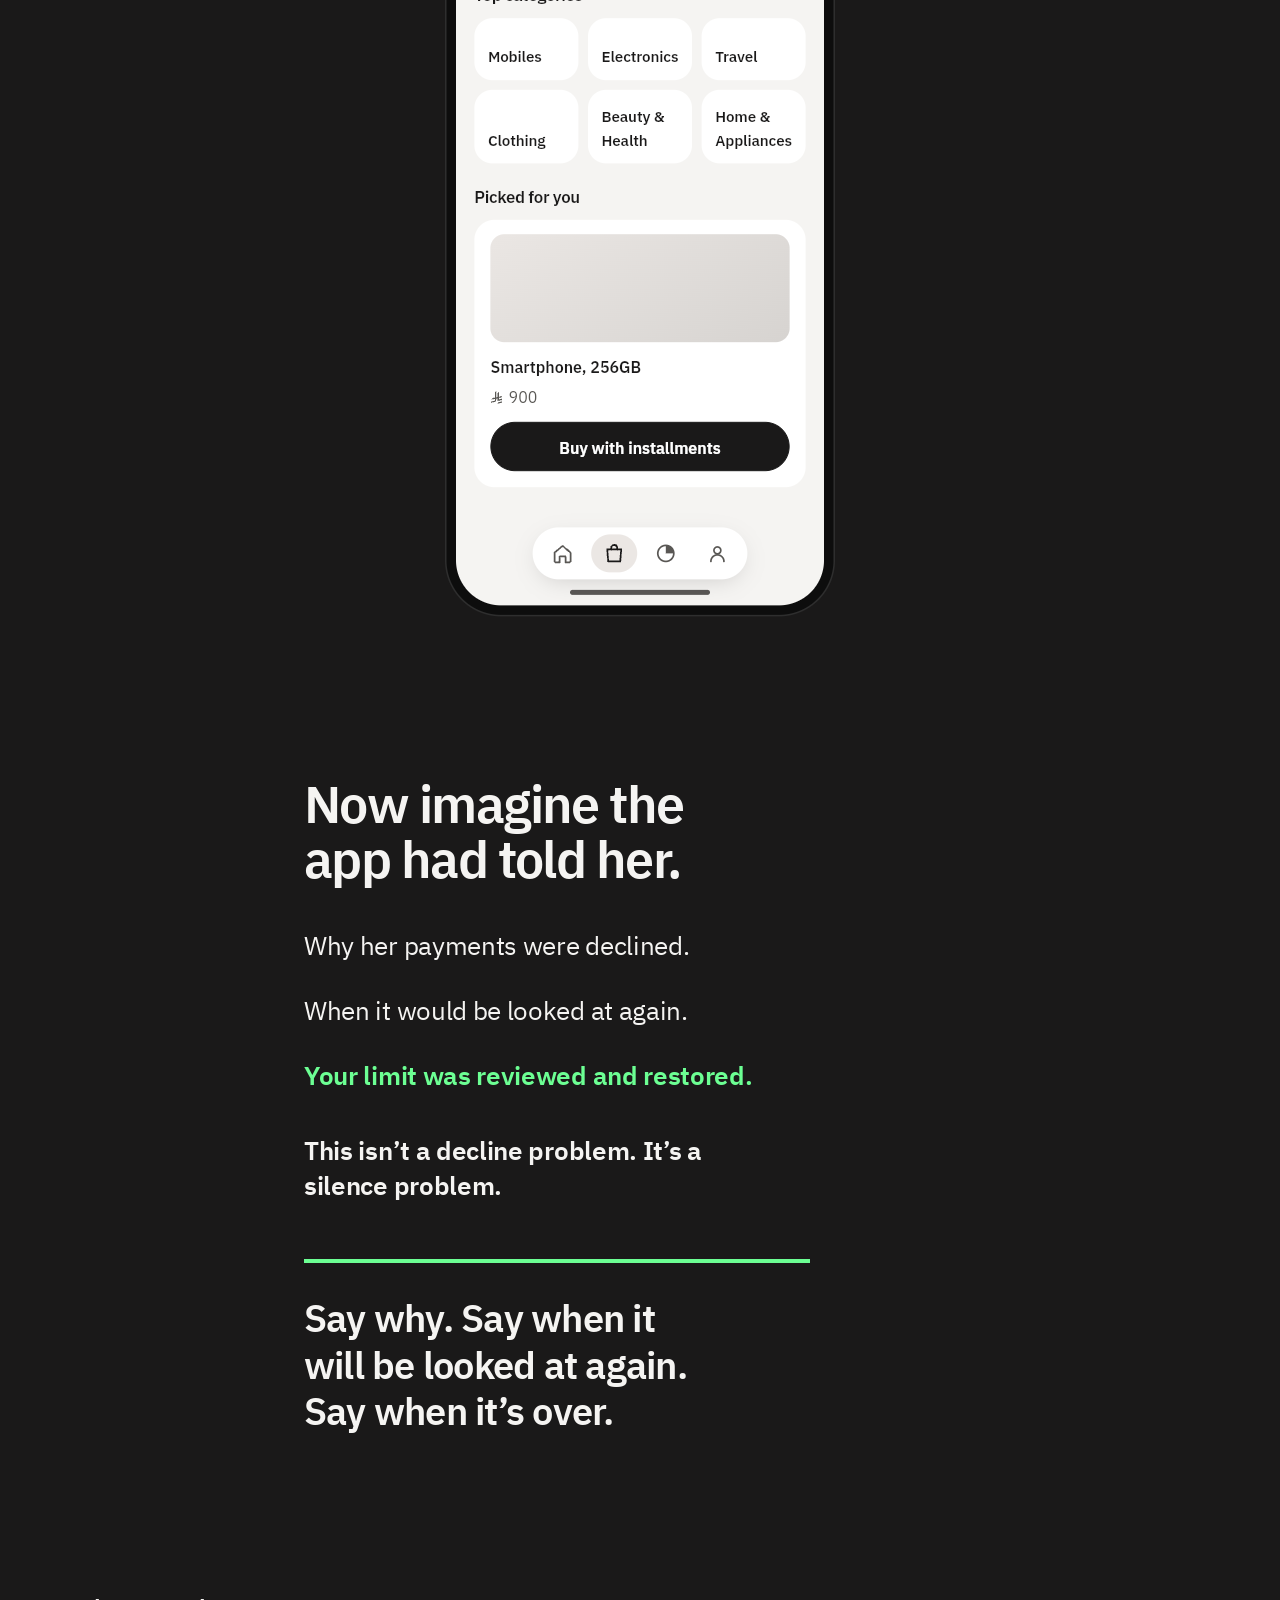
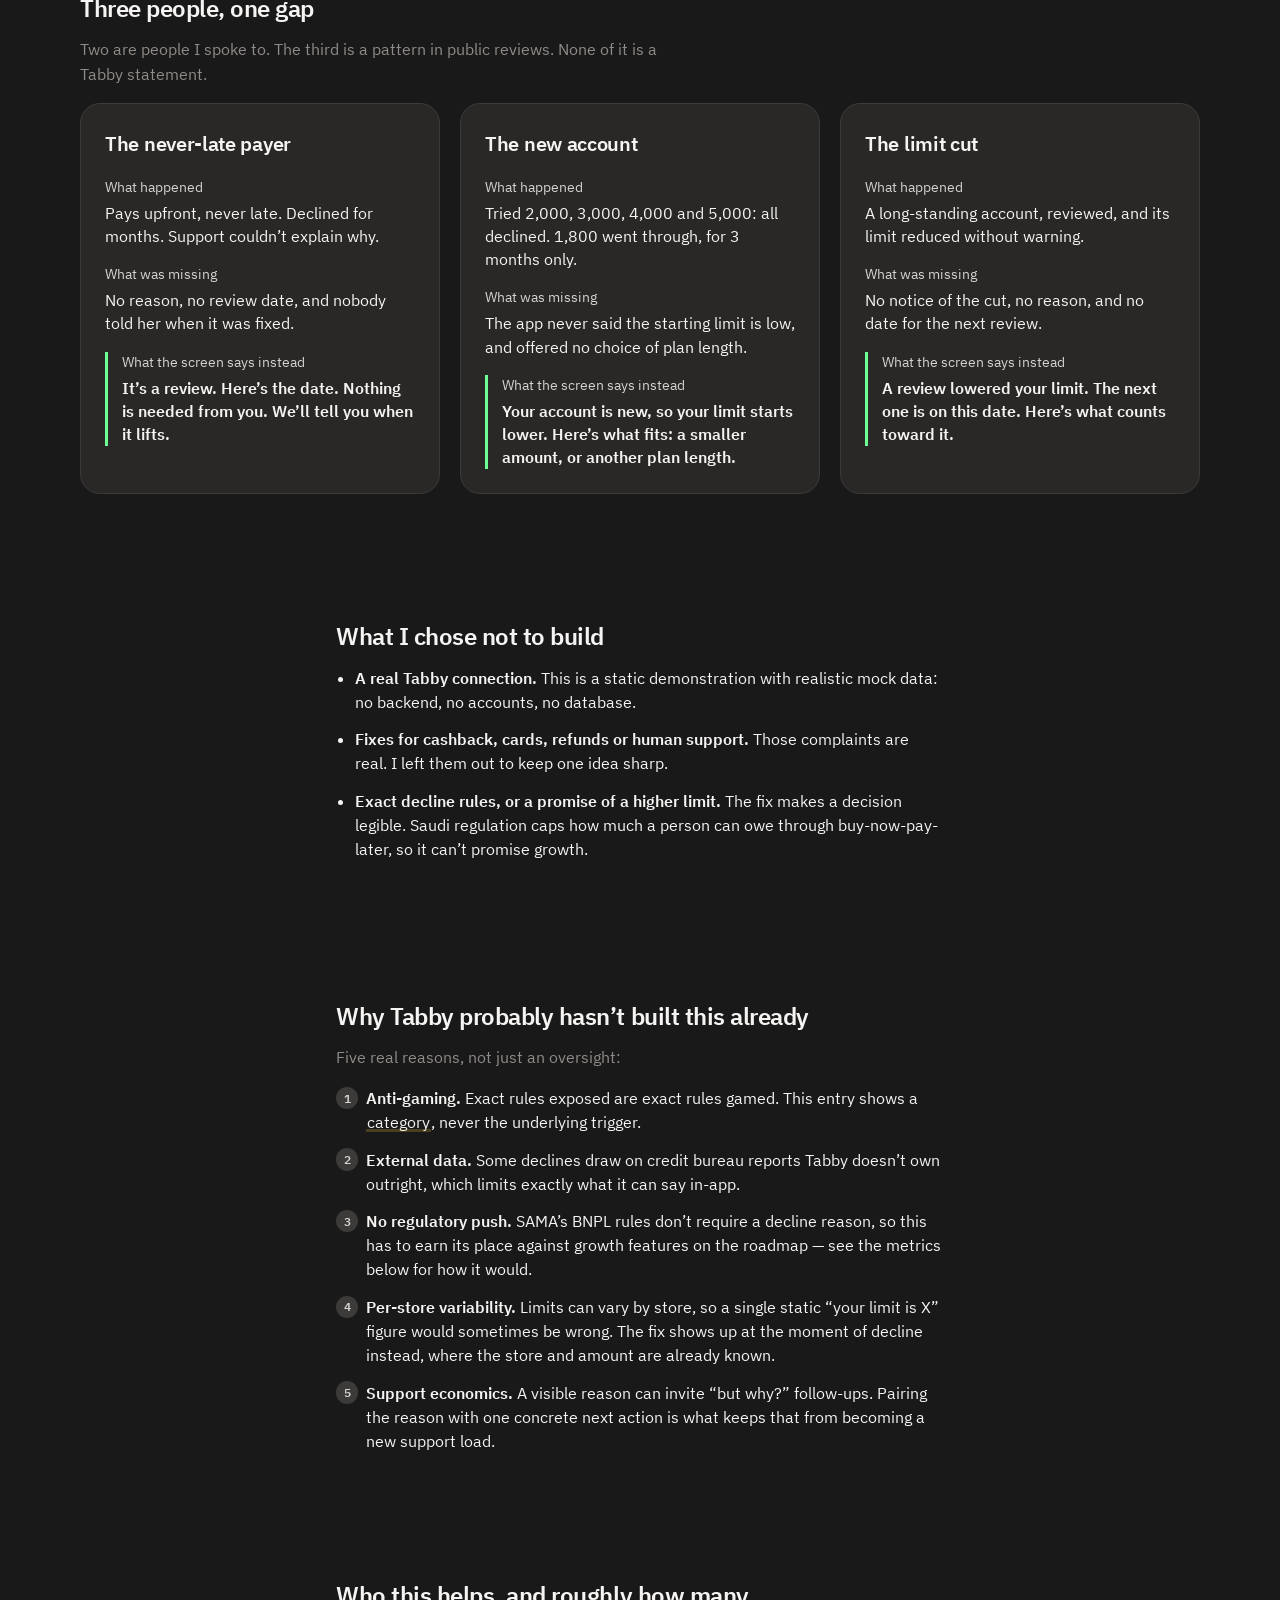
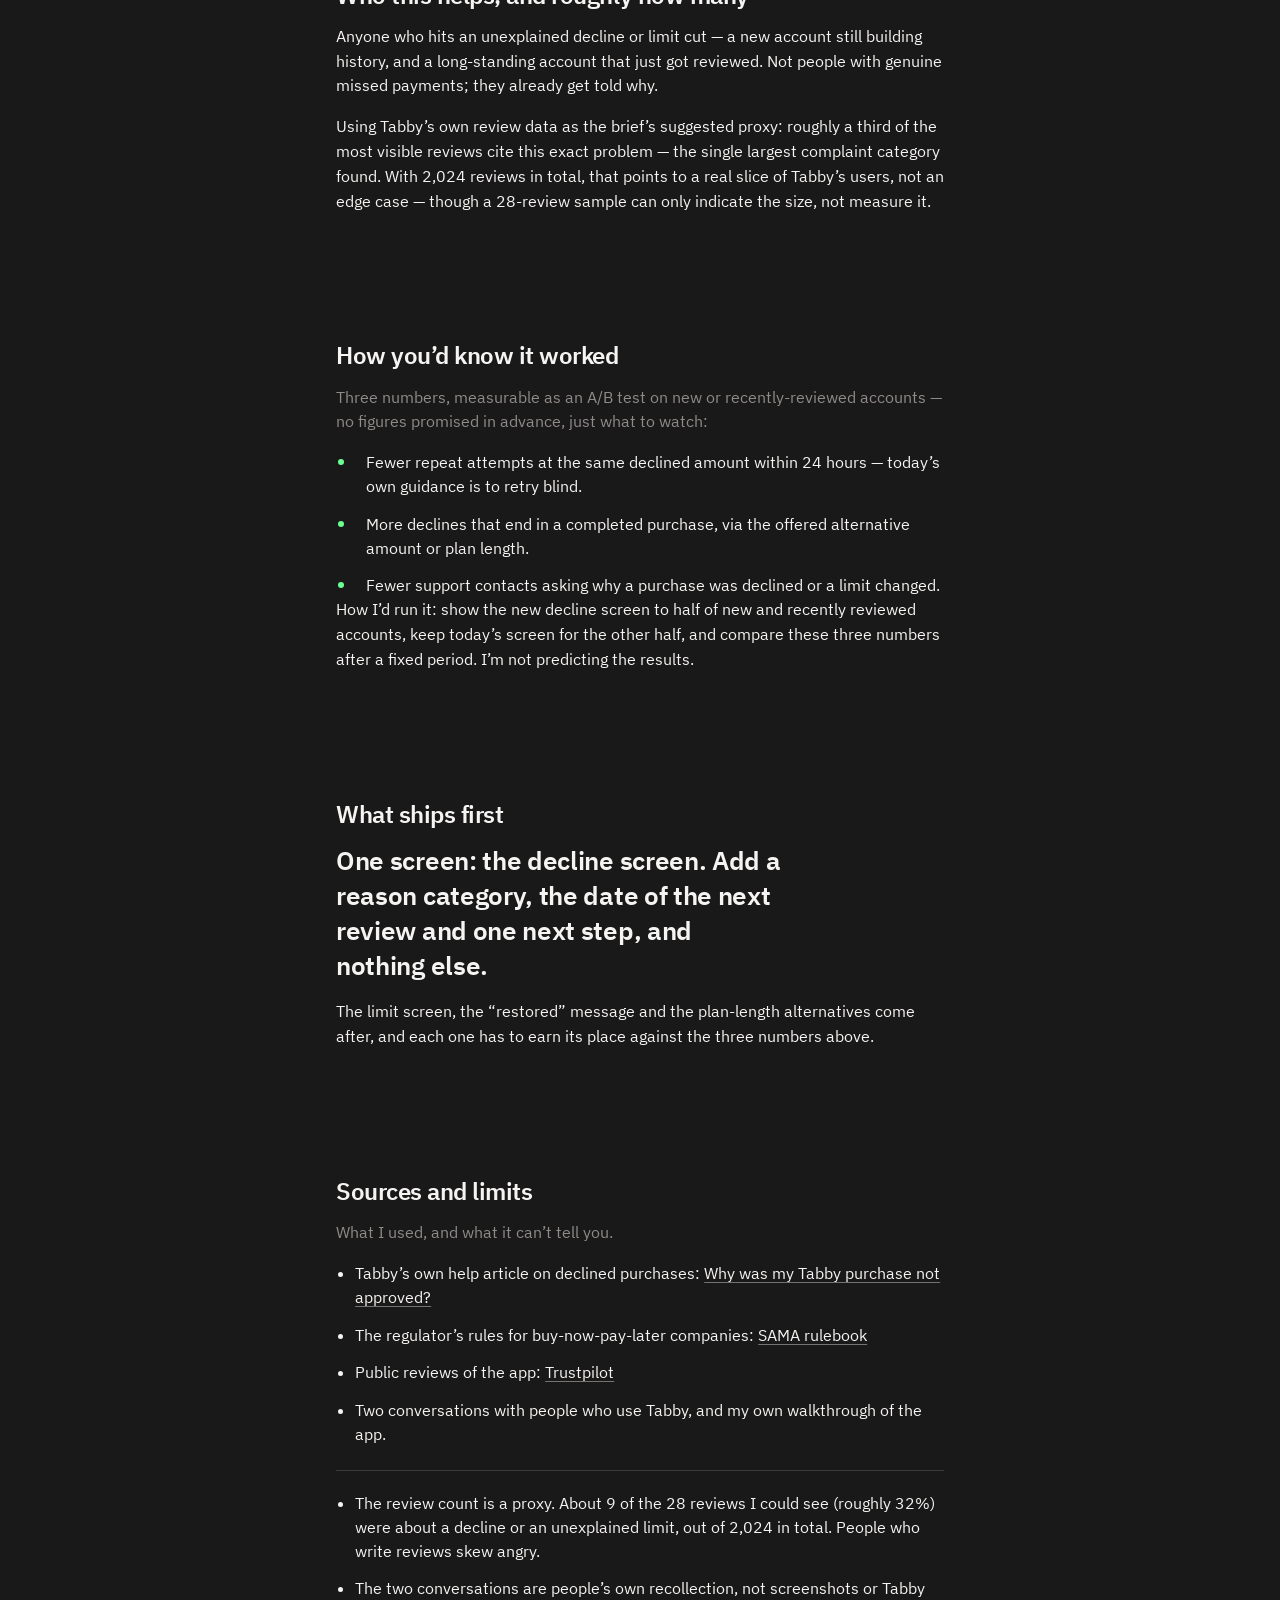
==== commit 084a1f0f: "Archive snapshot of tabby-imagine" ====
--- a/index.html
+++ b/index.html
@@ -93,7 +93,7 @@
         </div>
         <div class="hello__copy">
           <p id="hello-title" class="hello__title"><span class="hello__word" data-i18n="hello.title">Welcome</span></p>
-          <p class="hello__lead" data-i18n="hello.lead">When Tabby declines a purchase, it doesn’t say why. I redesigned that moment.</p>
+          <p class="hello__lead" data-i18n="hello.lead">This is my project.</p>
         </div>
         <a class="hello__cue" href="#welcome">
           <span class="hello__cue-text" data-i18n="hello.cue">Scroll down</span>
@@ -110,13 +110,13 @@
         <div class="welcome__wrap">
         <div class="welcome__copy">
           <p id="welcome-title" class="welcome__title" data-i18n="page.title">Why was I declined?</p>
-          <p class="welcome__fix" data-i18n="welcome.fix">The fix in one sentence: when a purchase is declined, say why, say when it will be looked at again, and offer one thing the person can do.</p>
           <p class="welcome__lead" data-i18n="welcome.lead">It’s a design project.</p>
           <p class="welcome__body" data-i18n="welcome.body">I noticed something in buy-now-pay-later apps. They can decline a purchase and never say why. I redesigned that moment.</p>
+          <p class="welcome__fix" data-i18n="welcome.fix">The fix in one sentence: when a purchase is declined, say why, say when it will be looked at again, and offer one thing the person can do.</p>
           <p class="welcome__note" data-i18n="welcome.note">It’s an independent concept of mine. It isn’t made by, or affiliated with, Tabby.</p>
           <p class="welcome__links">
             <a class="welcome__go" href="#pain" data-i18n="welcome.start">Read the story</a>
-            <a class="welcome__skip" href="#prototype" data-i18n="welcome.skip">See the redesigned screen</a>
+            <a class="welcome__skip" href="#prototype" data-i18n="welcome.skip">Go to the prototype</a>
           </p>
         </div>
         <div class="wcard" aria-hidden="true">
@@ -201,7 +201,7 @@
           <p class="story__beat" data-i18n="s2.a10">He tried to buy a phone. 2,000, declined. 3,000, declined. 4,000, declined. 5,000, declined. 1,800 went through, for 3 months only.</p>
           <p class="story__beat" data-i18n="s2.a11">The only explanation he got came from his uncle.</p>
           <p class="story__beat story__pressure" data-i18n="s2.a12">Not from the app.</p>
-          <p class="story__beat" data-i18n="s2.a13Html">Then I counted. About <strong>9 of the 28</strong> Trustpilot reviews I could see (out of 2,024 in total, checked in September 2026) were about a decline or an unexplained limit. Roughly 32%. People who write reviews skew angry, so that’s a signal, not a headcount.</p>
+          <p class="story__beat" data-i18n="s2.a13Html">Then I counted. About <strong>9 of the 28</strong> Trustpilot reviews I could see were about a decline or an unexplained limit. Roughly 32%. People who write reviews skew angry, so that’s a signal, not a headcount.</p>
         </div>
         <div class="story__act" data-act="3">
           <p class="story__beat" data-i18n="s2.a4" data-chapter="climax">Then I opened the app.</p>
@@ -262,48 +262,9 @@
              fills it and is the whole entry on its own; assets/phone.js may lay
              the Flutter build of the same phone over the same box (#phone-host)
              once that has painted, and only if the HTML phone is untouched. -->
-        <!-- The cinema: her case played on the phone as the page scrolls.
-             Without JavaScript, or with reduced motion, this is a plain block:
-             the phone with its controls, and the scenes as an ordered list
-             beside it. assets/cinema.js adds .is-scripted, and every rule that
-             pins, hides or moves anything is scoped to that class. The stage is
-             position: sticky inside the tall block; the beats after it only
-             give the block its height and mark where each scene starts. -->
-        <div id="cinema" class="cinema" aria-labelledby="cinema-label">
-          <h3 id="cinema-label" class="cinema__label" data-i18n="cinema.label">Her case, played through</h3>
-          <div class="cinema__stage">
-            <a class="cinema__skip" href="#ending" data-i18n="cinema.skip">Skip the story</a>
-            <div class="cinema__cue" aria-hidden="true"><i></i></div>
-            <div class="cinema__phone">
-              <div class="cinema__fit">
-                <!-- One box for the phone. The HTML phone (prototype.js) fills it
-                     and is the whole entry on its own; assets/phone.js may lay the
-                     Flutter build of the same phone over the same box
-                     (#phone-host) once that has painted. -->
-                <div id="prototype-stage" data-engine="html" data-phone-status="idle">
-                  <div id="prototype-root" data-state="empty"></div>
-                  <div id="phone-host" inert aria-hidden="true"></div>
-                </div>
-              </div>
-            </div>
-            <div class="cinema__caption">
-              <p class="cinema__badge" aria-hidden="true"><span class="cinema__badge-today" data-i18n="cinema.modeToday">Today</span><span class="cinema__badge-proposed" data-i18n="cinema.modeProposed">Proposed</span></p>
-              <ol class="cinema__scenes">
-                <li class="cinema__scene"><h4 class="cinema__title" data-i18n="cinema.s1.title">Another purchase.</h4><p class="cinema__line" data-i18n="cinema.s1.text">SAR 900 this time. She has never paid late. She taps Buy.</p></li>
-                <li class="cinema__scene"><h4 class="cinema__title" data-i18n="cinema.s2.title">Checkout.</h4><p class="cinema__line" data-i18n="cinema.s2.text">Four instalments. Nothing unusual. She taps Pay.</p></li>
-                <li class="cinema__scene"><h4 class="cinema__title" data-i18n="cinema.s3.title">A moment.</h4><p class="cinema__line" data-i18n="cinema.s3.text">A second or two, then the answer.</p></li>
-                <li class="cinema__scene"><h4 class="cinema__title" data-i18n="cinema.s4.title">This is where it ended for her.</h4><p class="cinema__line" data-i18n="cinema.s4.text">Declined. No reason, no date, no next step. Try again later.</p></li>
-                <li class="cinema__scene"><h4 class="cinema__title" data-i18n="cinema.s5.title">The same decline, told properly.</h4><p class="cinema__line" data-i18n="cinema.s5.text">Still a no. But it says why, and when it will be looked at again.</p></li>
-                <li class="cinema__scene"><h4 class="cinema__title" data-i18n="cinema.s6.title">Her limit, in the open.</h4><p class="cinema__line" data-i18n="cinema.s6.text">What it is, when it is reviewed, and that nothing is needed from her.</p></li>
-                <li class="cinema__scene"><h4 class="cinema__title" data-i18n="cinema.s7.title">The message she never got.</h4><p class="cinema__line" data-i18n="cinema.s7.text">In her case it just started working again. Here, she is told: reviewed, and restored.</p></li>
-                <li class="cinema__scene"><h4 class="cinema__title" data-i18n="cinema.s8.title">Your turn.</h4><p class="cinema__line" data-i18n="cinema.s8.text">Pick a case, switch between Today and Proposed, tap Buy.</p><div id="cinema-controls" class="cinema__controls"></div></li>
-              </ol>
-              <div class="cinema__dots" aria-hidden="true"><i></i><i></i><i></i><i></i><i></i><i></i><i></i><i></i></div>
-            </div>
-          </div>
-          <div class="cinema__beats" aria-hidden="true">
-            <div class="cinema__beat"></div><div class="cinema__beat"></div><div class="cinema__beat cinema__beat--short"></div><div class="cinema__beat"></div><div class="cinema__beat"></div><div class="cinema__beat"></div><div class="cinema__beat"></div><div class="cinema__beat cinema__beat--last"></div>
-          </div>
+        <div id="prototype-stage" data-engine="html" data-phone-status="idle">
+          <div id="prototype-root" data-state="empty"></div>
+          <div id="phone-host" inert aria-hidden="true"></div>
         </div>
       </section>
 
@@ -311,7 +272,7 @@
            the one-sentence fix. The depth (trade-offs, who it helps, how you
            would know) sits below, after the phone, so the story still lands
            inside the first minute. -->
-      <section id="ending" class="section ending" aria-labelledby="ending-title" data-chapter="conclusion" data-reveal>
+      <section id="ending" class="section ending" aria-labelledby="ending-title" data-chapter="conclusion">
         <h2 id="ending-title" class="ending__h2" data-i18n="end.h2">Now imagine the app had told her.</h2>
         <p class="ending__beat" data-i18n="end.l1">Why her payments were declined.</p>
         <p class="ending__beat" data-i18n="end.l2">When it would be looked at again.</p>
@@ -320,11 +281,11 @@
         <p class="ending__fix" data-i18n="end.fix">Say why. Say when it will be looked at again. Say when it’s over.</p>
       </section>
 
-      <section id="cases" class="section cases" aria-labelledby="cases-title" data-reveal>
+      <section id="cases" class="section cases" aria-labelledby="cases-title">
         <h2 id="cases-title" data-i18n="cases.h2">Three people, one gap</h2>
         <p class="section-lede" data-i18n="cases.lede">Two are people I spoke to. The third is a pattern in public reviews. None of it is a Tabby statement.</p>
         <div class="cases__grid">
-          <article class="case" data-reveal>
+          <article class="case">
             <h3 class="case__title" data-i18n="cases.c1.title">The never-late payer</h3>
             <dl class="case__list">
               <div><dt data-i18n="cases.fact">What happened</dt><dd data-i18n="cases.c1.fact">Pays upfront, never late. Declined for months. Support couldn’t explain why.</dd></div>
@@ -332,7 +293,7 @@
               <div class="case__fix"><dt data-i18n="cases.fix">What the screen says instead</dt><dd data-i18n="cases.c1.fix">It’s a review. Here’s the date. Nothing is needed from you. We’ll tell you when it lifts.</dd></div>
             </dl>
           </article>
-          <article class="case" data-reveal>
+          <article class="case">
             <h3 class="case__title" data-i18n="cases.c2.title">The new account</h3>
             <dl class="case__list">
               <div><dt data-i18n="cases.fact">What happened</dt><dd data-i18n="cases.c2.fact">Tried 2,000, 3,000, 4,000 and 5,000: all declined. 1,800 went through, for 3 months only.</dd></div>
@@ -340,7 +301,7 @@
               <div class="case__fix"><dt data-i18n="cases.fix">What the screen says instead</dt><dd data-i18n="cases.c2.fix">Your account is new, so your limit starts lower. Here’s what fits: a smaller amount, or another plan length.</dd></div>
             </dl>
           </article>
-          <article class="case" data-reveal>
+          <article class="case">
             <h3 class="case__title" data-i18n="cases.c3.title">The limit cut</h3>
             <dl class="case__list">
               <div><dt data-i18n="cases.fact">What happened</dt><dd data-i18n="cases.c3.fact">A long-standing account, reviewed, and its limit reduced without warning.</dd></div>
@@ -351,7 +312,7 @@
         </div>
       </section>
 
-      <section id="skipped" class="section" aria-labelledby="skip-title" data-reveal>
+      <section id="skipped" class="section" aria-labelledby="skip-title">
         <h2 id="skip-title" data-i18n="skip.h2">What I chose not to build</h2>
         <ul class="skipped">
           <li data-i18n="skip.l1Html"><strong>A real Tabby connection.</strong> This is a static demonstration with realistic mock data: no backend, no accounts, no database.</li>
@@ -360,7 +321,7 @@
         </ul>
       </section>
 
-      <section id="why-not" class="section" data-reveal>
+      <section id="why-not" class="section">
         <h2 data-i18n="page.whyH2"></h2>
         <p class="section-lede" data-i18n="page.whyLede"></p>
         <ol class="reasons">
@@ -372,13 +333,13 @@
         </ol>
       </section>
 
-      <section id="who" class="section" data-reveal>
+      <section id="who" class="section">
         <h2 data-i18n="page.whoH2"></h2>
         <p data-i18n="page.whoP1"></p>
         <p data-i18n="page.whoP2"></p>
       </section>
 
-      <section id="metrics" class="section" data-reveal>
+      <section id="metrics" class="section">
         <h2 data-i18n="page.metricsH2"></h2>
         <p class="section-lede" data-i18n="page.metricsLede"></p>
         <ul class="metrics">
@@ -389,13 +350,13 @@
         <p data-i18n="page.metricsHow">How I’d run it: show the new decline screen to half of new and recently reviewed accounts, keep today’s screen for the other half, and compare these three numbers after a fixed period. I’m not predicting the results.</p>
       </section>
 
-      <section id="ships" class="section" aria-labelledby="ships-title" data-reveal>
+      <section id="ships" class="section" aria-labelledby="ships-title">
         <h2 id="ships-title" data-i18n="ships.h2">What ships first</h2>
         <p class="ships__lead" data-i18n="ships.p1">One screen: the decline screen. Add a reason category, the date of the next review and one next step, and nothing else.</p>
         <p data-i18n="ships.p2">The limit screen, the “restored” message and the plan-length alternatives come after, and each one has to earn its place against the three numbers above.</p>
       </section>
 
-      <section id="sources" class="section" aria-labelledby="sources-title" data-reveal>
+      <section id="sources" class="section" aria-labelledby="sources-title">
         <h2 id="sources-title" data-i18n="sources.h2">Sources and limits</h2>
         <p class="section-lede" data-i18n="sources.lede">What I used, and what it can’t tell you.</p>
         <ul class="sources">
@@ -421,10 +382,8 @@
     <script src="assets/page.js"></script>
     <script src="assets/header.js"></script>
     <script src="assets/scroll.js"></script>
-    <script src="assets/cinema.js"></script>
     <script src="assets/opening.js"></script>
     <script src="assets/phone-version.js"></script>
     <script src="assets/phone.js"></script>
-    <script src="assets/ink.js"></script>
   </body>
 </html>
--- a/assets/app.css
+++ b/assets/app.css
@@ -1214,11 +1214,6 @@
 .btn:focus-visible {
   outline: 2px solid var(--ink);
   outline-offset: 2px;
-}
-
-/* shown as the real app shows it, but nothing sits behind it here */
-.btn[aria-disabled='true'] {
-  cursor: default;
 }
 
 .noscript {
@@ -3003,568 +2998,3 @@
   letter-spacing: -0.012em;
   max-width: 28ch;
 }
-
-/* --- the cinema: her case, played on the phone as the page scrolls -----------
-   Without .is-scripted (no JavaScript, reduced motion, a failed script) this is
-   a plain block: the phone with its controls, and the scenes as an ordered list
-   beside it (from 60rem) or under it. cinema.js adds .is-scripted; everything
-   that pins, hides or moves is scoped to it. The stage is position: sticky
-   inside a tall block, so the browser does the pinning and scrolling stays the
-   visitor's own. Only opacity and transform animate (plus colour on the badge
-   and the dots); the one size that changes (--fit) is written on resize. */
-
-.cinema {
-  margin-top: calc(var(--space) * 3);
-}
-
-.cinema__label {
-  font-size: var(--step-1);
-  font-weight: 600;
-  line-height: 1.3;
-  margin: 0 0 calc(var(--space) * 1.25);
-}
-
-.cinema__skip,
-.cinema__badge,
-.cinema__dots,
-.cinema__beats {
-  display: none;
-}
-
-.cinema__scenes {
-  margin: calc(var(--space) * 2) 0 0;
-  padding-inline-start: 1.4rem;
-  display: grid;
-  gap: 1rem;
-}
-
-.cinema__title {
-  font-size: 1.05rem;
-  font-weight: 600;
-  line-height: 1.35;
-  margin: 0;
-}
-
-.section .cinema__line {
-  margin: 0.2rem 0 0;
-  color: var(--text-muted);
-}
-
-/* The static block keeps the phone stage full width, exactly as it was before
-   the story existed (the Flutter phone lays itself out for that box), with the
-   scenes as a list under it. */
-
-/* --- scripted ---------------------------------------------------------------- */
-
-.cinema.is-scripted {
-  --cw: min(72rem, 100vw - 2rem);
-  --band: 61px;
-  --fit: 1;
-  --pw: 390px;
-  --ph: 802px;
-  width: var(--cw);
-  margin-inline: calc((100% - var(--cw)) / 2);
-  display: grid;
-}
-
-/* the first state is set without a transition; the easing starts a frame later */
-.cinema.is-scripted:not(.is-armed) * {
-  transition: none !important;
-}
-
-.cinema.is-scripted .cinema__label {
-  position: absolute;
-  width: 1px;
-  height: 1px;
-  margin: -1px;
-  overflow: hidden;
-  clip-path: inset(50%);
-  white-space: nowrap;
-}
-
-.cinema.is-scripted .cinema__stage,
-.cinema.is-scripted .cinema__beats {
-  grid-area: 1 / 1;
-}
-
-.cinema.is-scripted .cinema__beats {
-  display: block;
-  pointer-events: none;
-}
-.cinema__beat {
-  height: 70vh;
-}
-/* the processing screen moves on by itself after 1.4 s: a short beat */
-.cinema__beat--short {
-  height: 35vh;
-}
-/* the last scene: the stage stays pinned for its first 60% of a screen (time to
-   take the controls), then lets go and scrolls away with the page */
-.cinema__beat--last {
-  height: 160vh;
-  height: 160svh;
-}
-
-.cinema.is-scripted .cinema__stage {
-  /* the phone and controls re-render inside the pinned stage; without this the
-     browser may pick a scroll anchor in there and jump the page when it changes */
-  overflow-anchor: none;
-  position: sticky;
-  top: 0;
-  z-index: 1;
-  align-self: start;
-  height: 100vh;
-  height: 100svh;
-  display: grid;
-  grid-template-columns: auto minmax(0, 26rem);
-  /* the top band is the header's height, so the returning header never covers the phone */
-  grid-template-rows: var(--band) minmax(0, 1fr);
-  column-gap: clamp(3rem, 8vw, 8rem);
-  justify-content: center;
-  align-items: center;
-  padding-block-end: 24px;
-}
-
-.cinema.is-scripted .cinema__phone {
-  grid-row: 2;
-  position: relative;
-  width: calc(var(--pw) * var(--fit));
-  height: calc(var(--ph) * var(--fit));
-}
-
-.cinema.is-scripted .cinema__fit {
-  position: absolute;
-  top: 0;
-  inset-inline-start: 0;
-  width: var(--pw);
-  transform: scale(var(--fit));
-  transform-origin: top left;
-}
-[dir='rtl'] .cinema.is-scripted .cinema__fit {
-  transform-origin: top right;
-}
-
-/* locked while the story plays: not clickable, not reachable */
-.cinema.is-scripted:not([data-scene='8']) #prototype-stage,
-.cinema.is-scripted:not([data-scene='8']) #prototype-stage #phone-host {
-  pointer-events: none;
-}
-
-.cinema.is-scripted .cinema__caption {
-  grid-row: 2;
-  display: grid;
-  gap: 1.25rem;
-  align-content: center;
-  justify-items: start;
-}
-
-/* Today / Proposed: the only colour in the narration, and it follows the phone */
-.cinema.is-scripted .cinema__badge {
-  display: inline-flex;
-  align-items: center;
-  gap: 0.5rem;
-  margin: 0;
-  min-height: 2rem;
-  padding-block: 0.2rem;
-  padding-inline: 0.7rem 0.85rem;
-  border: 1.5px solid currentColor;
-  border-radius: 999px;
-  font-size: 0.9rem;
-  font-weight: 600;
-  line-height: 1.2;
-  color: var(--pressure);
-  transition: color 0.5s ease;
-}
-.cinema.is-scripted .cinema__badge::before {
-  content: '';
-  width: 0.5rem;
-  height: 0.5rem;
-  border-radius: 50%;
-  background: currentColor;
-}
-.cinema[data-mode='proposed'] .cinema__badge {
-  color: var(--relief);
-}
-.cinema__badge-proposed,
-.cinema[data-mode='proposed'] .cinema__badge-today {
-  display: none;
-}
-.cinema[data-mode='proposed'] .cinema__badge-proposed {
-  display: inline;
-}
-.cinema[data-scene='8'] .cinema__badge {
-  visibility: hidden;
-}
-
-/* all eight scenes sit in one cell; the current one shows (a crossfade in place) */
-.cinema.is-scripted .cinema__scenes {
-  list-style: none;
-  margin: 0;
-  padding: 0;
-  display: grid;
-  width: 100%;
-}
-.cinema.is-scripted .cinema__scene {
-  grid-area: 1 / 1;
-  opacity: 0;
-  transition: opacity 0.45s ease;
-}
-.cinema.is-scripted .cinema__scene[aria-current='step'] {
-  opacity: 1;
-}
-/* a faded scene is its own stacking layer and would sit over the current one */
-.cinema.is-scripted .cinema__scene:not([aria-current='step']) {
-  pointer-events: none;
-}
-.cinema.is-scripted .cinema__scene[aria-current='step'] {
-  position: relative;
-  z-index: 1;
-}
-
-.cinema.is-scripted .cinema__title {
-  font-size: clamp(1.6rem, 1rem + 1.6vw, 2.35rem);
-  font-weight: 600;
-  line-height: 1.12;
-  letter-spacing: -0.022em;
-  max-width: 17ch;
-  text-wrap: balance;
-}
-[dir='rtl'] .cinema.is-scripted .cinema__title {
-  line-height: 1.4;
-}
-
-.section .cinema.is-scripted .cinema__line {
-  margin: 0.8rem 0 0;
-  font-size: var(--step-1);
-  line-height: 1.45;
-  max-width: 30ch;
-}
-
-/* the case picker and the Today/Proposed toggle live here, in the last scene */
-.cinema__controls:empty {
-  display: none;
-}
-.cinema.is-scripted .cinema__controls {
-  margin-top: 1.4rem;
-  display: grid;
-  gap: 0.75rem;
-  justify-items: start;
-}
-.cinema.is-scripted .cinema__scene:not([aria-current='step']) .cinema__controls {
-  visibility: hidden;
-}
-
-.cinema.is-scripted .cinema__dots {
-  display: flex;
-  align-items: center;
-  gap: 8px;
-  min-height: 44px;
-}
-.cinema__dots i {
-  width: 7px;
-  height: 7px;
-  border-radius: 50%;
-  border: 1.5px solid var(--text-muted);
-  transition: background-color 0.3s ease, border-color 0.3s ease;
-}
-.cinema__dots i.is-on {
-  background: var(--page-text);
-  border-color: var(--page-text);
-}
-
-/* first in the stage for the keyboard; shown at its bottom corner */
-.cinema.is-scripted .cinema__skip {
-  display: inline-flex;
-  align-items: center;
-  position: absolute;
-  inset-block-end: 24px;
-  inset-inline-end: 0;
-  min-height: 44px;
-  padding: 0 0.25rem;
-  font-size: 0.95rem;
-  color: var(--page-text);
-}
-.cinema.is-scripted .cinema__skip:focus-visible {
-  outline: 3px solid var(--page-text);
-  outline-offset: 2px;
-}
-
-/* narrow screens: stacked, the phone above, its caption under it */
-@media (max-width: 59.99rem) {
-  .cinema.is-scripted .cinema__stage {
-    grid-template-columns: minmax(0, 1fr);
-    grid-template-rows: var(--band) minmax(0, 1fr) auto;
-    justify-items: center;
-    row-gap: 12px;
-    padding-block-end: 12px;
-  }
-  .cinema.is-scripted .cinema__phone {
-    grid-row: 2;
-    align-self: center;
-  }
-  .cinema.is-scripted .cinema__caption {
-    grid-row: 3;
-    width: 100%;
-    gap: 0.5rem;
-  }
-  .cinema.is-scripted .cinema__badge {
-    min-height: 1.75rem;
-    font-size: 0.85rem;
-  }
-  .cinema.is-scripted .cinema__title {
-    font-size: 1.3rem;
-    max-width: none;
-  }
-  .section .cinema.is-scripted .cinema__line {
-    margin-top: 0.3rem;
-    font-size: 1rem;
-    max-width: none;
-  }
-  .cinema.is-scripted .cinema__controls {
-    margin-top: 0.6rem;
-  }
-  .cinema.is-scripted .cinema__skip {
-    inset-block-end: 12px;
-  }
-}
-
-/* at 480px and below the phone is frameless; in the story it gets a fixed
-   height that fills the room left under the caption (cinema.js) */
-@media (max-width: 480px) {
-  .cinema.is-scripted .phone__screen {
-    height: var(--screen-h, 640px);
-    min-height: 0;
-    border-radius: 22px;
-  }
-  .cinema.is-scripted .phone__body {
-    overflow-y: auto;
-  }
-}
-
-/* the header in cinema: it slides up and away; the hairline stays at the top edge */
-.js .site-header {
-  transition: transform 0.32s var(--ease);
-}
-.js .hdr__inner {
-  transition: opacity 0.25s ease;
-}
-.js .hdr__progress {
-  transition: transform 0.32s var(--ease);
-}
-.js .site-header.is-cinema {
-  transform: translateY(-100%);
-}
-.js .site-header.is-cinema .hdr__inner,
-.js .site-header.is-cinema::before {
-  opacity: 0;
-}
-.js .site-header.is-cinema .hdr__progress {
-  transform: translateY(100%);
-}
-
-@media (prefers-reduced-motion: reduce) {
-  .js .site-header,
-  .js .hdr__inner,
-  .js .hdr__progress {
-    transition: none;
-  }
-}
-
-/* the controls, compact under the phone on narrow screens: the three cases by
-   name in one row (their one-line sources are in the cases section below) */
-@media (max-width: 59.99rem) {
-  .cinema.is-scripted .cinema__controls {
-    justify-items: stretch;
-    gap: 0.5rem;
-  }
-  .cinema.is-scripted .cinema__controls .scenarios {
-    grid-template-columns: repeat(3, minmax(0, 1fr));
-    max-width: none;
-    gap: 6px;
-  }
-  .cinema.is-scripted .cinema__controls .scenarios__item {
-    min-height: 44px;
-    justify-content: center;
-    padding: 0.35rem 0.5rem;
-  }
-  .cinema.is-scripted .cinema__controls .scenarios__sub {
-    display: none;
-  }
-  .cinema.is-scripted .cinema__controls .toggle {
-    justify-self: start;
-  }
-}
-
-/* after the first look: the dots join the badge row (they were floating far
-   under the text), and on narrow screens the skip link moves to the top band
-   and the last scene keeps its title and controls only, so the phone gets the
-   room (with the caption reserving space for the controls, scene 1 hid Buy) */
-.cinema.is-scripted .cinema__caption {
-  grid-template-columns: auto 1fr;
-  column-gap: 1rem;
-}
-.cinema.is-scripted .cinema__badge {
-  grid-column: 1;
-  grid-row: 1;
-}
-.cinema.is-scripted .cinema__dots {
-  grid-column: 2;
-  grid-row: 1;
-  min-height: 0;
-}
-.cinema.is-scripted .cinema__scenes {
-  grid-column: 1 / -1;
-  grid-row: 2;
-}
-@media (max-width: 59.99rem) {
-  .cinema.is-scripted .cinema__skip {
-    inset-block-end: auto;
-    top: calc((var(--band) - 44px) / 2);
-  }
-  .cinema.is-scripted .cinema__scene:last-child .cinema__line {
-    display: none;
-  }
-}
-
-/* on the bright page the frameless phone is the page's own colour: give it an edge */
-@media (max-width: 480px) {
-  .cinema.is-scripted .phone__screen {
-    box-shadow: 0 0 0 1px rgba(26, 25, 25, 0.22);
-  }
-}
-
-/* --- 2026-09-26: the story shows the framed device on phones too --------------
-   The frameless phone looked like a broken page on a real phone and overlapped the
-   caption. Inside the story the device keeps its bezel, island and status bar at
-   every width and is scaled to fit (cinema.js), exactly like desktop. */
-@media (max-width: 480px) {
-  .cinema.is-scripted .phone {
-    --bezel: 11px;
-    width: 390px;
-    max-width: none;
-    padding: var(--bezel);
-    border-radius: 56px;
-    background: #0d0d0d;
-    box-shadow: 0 0 0 1.5px #2e2e2e, 0 30px 60px -30px rgba(13, 13, 13, 0.55);
-  }
-  .cinema.is-scripted .phone__screen {
-    height: 780px;
-    min-height: 0;
-    border-radius: 45px;
-    box-shadow: none;
-  }
-  .cinema.is-scripted .island,
-  .cinema.is-scripted .statusbar,
-  .cinema.is-scripted .home-indicator {
-    display: revert;
-  }
-  .cinema.is-scripted .island { display: block; }
-  .cinema.is-scripted .statusbar { display: flex; }
-  .cinema.is-scripted .phone__body {
-    padding: 0.35rem 1.15rem 0;
-    overflow-y: auto;
-  }
-}
-
-/* a scroll cue under the caption while the story waits for the visitor */
-.cinema__cue {
-  display: none;
-}
-.cinema.is-scripted:not([data-scene='8']) .cinema__cue {
-  display: flex;
-  justify-content: center;
-  pointer-events: none;
-}
-.cinema__cue i {
-  width: 22px;
-  height: 34px;
-  border: 2px solid var(--text-muted);
-  border-radius: 12px;
-  position: relative;
-}
-.cinema__cue i::after {
-  content: '';
-  position: absolute;
-  left: 50%;
-  top: 6px;
-  width: 4px;
-  height: 7px;
-  margin-left: -2px;
-  border-radius: 2px;
-  background: var(--page-text);
-  animation: cue-wheel 1.6s var(--ease) infinite;
-}
-@keyframes cue-wheel {
-  0% { transform: translateY(0); opacity: 1; }
-  70% { transform: translateY(12px); opacity: 0; }
-  100% { transform: translateY(0); opacity: 0; }
-}
-
-/* --- ink cursor (desktop, fine pointer, motion allowed) ------------------------ */
-.ink-dot,
-.ink-cloud {
-  position: fixed;
-  top: 0;
-  left: 0;
-  pointer-events: none;
-  z-index: 60;
-  opacity: 0;
-  transition: opacity 0.3s ease;
-}
-.ink-on .ink-dot,
-.ink-on .ink-cloud {
-  opacity: 1;
-}
-.ink-dot {
-  width: 8px;
-  height: 8px;
-  margin: -4px 0 0 -4px;
-  border-radius: 50%;
-  background: var(--page-text);
-}
-.ink-cloud {
-  z-index: 0;
-  width: 360px;
-  height: 360px;
-  margin: -180px 0 0 -180px;
-  border-radius: 50%;
-  background: radial-gradient(closest-side, color-mix(in srgb, var(--pressure) 22%, transparent), color-mix(in srgb, var(--relief) 8%, transparent) 55%, transparent);
-}
-.ink-cloud--2 {
-  width: 520px;
-  height: 520px;
-  margin: -260px 0 0 -260px;
-  background: radial-gradient(closest-side, color-mix(in srgb, var(--relief) 12%, transparent), transparent 70%);
-}
-@media (hover: hover) and (pointer: fine) {
-  .ink-on,
-  .ink-on a,
-  .ink-on button {
-    cursor: none;
-  }
-}
-
-/* --- reveal on scroll for everything below the story --------------------------- */
-.js-reveal [data-reveal] {
-  opacity: 0;
-  transform: translateY(24px);
-}
-.js-reveal [data-reveal].is-seen {
-  opacity: 1;
-  transform: none;
-  transition: opacity 0.9s var(--ease), transform 0.9s var(--ease);
-}
-@media (prefers-reduced-motion: reduce) {
-  .js-reveal [data-reveal] { opacity: 1; transform: none; }
-  .cinema__cue i::after { animation: none; }
-}
-.cinema.is-scripted .cinema__stage { position: sticky; }
-.cinema.is-scripted:not([data-scene='8']) .cinema__cue {
-  position: absolute;
-  inset-inline: 0;
-  bottom: 10px;
-  z-index: 3;
-}
-@media (min-width: 60rem) {
-  .cinema.is-scripted .cinema__cue { display: none !important; }
-}
